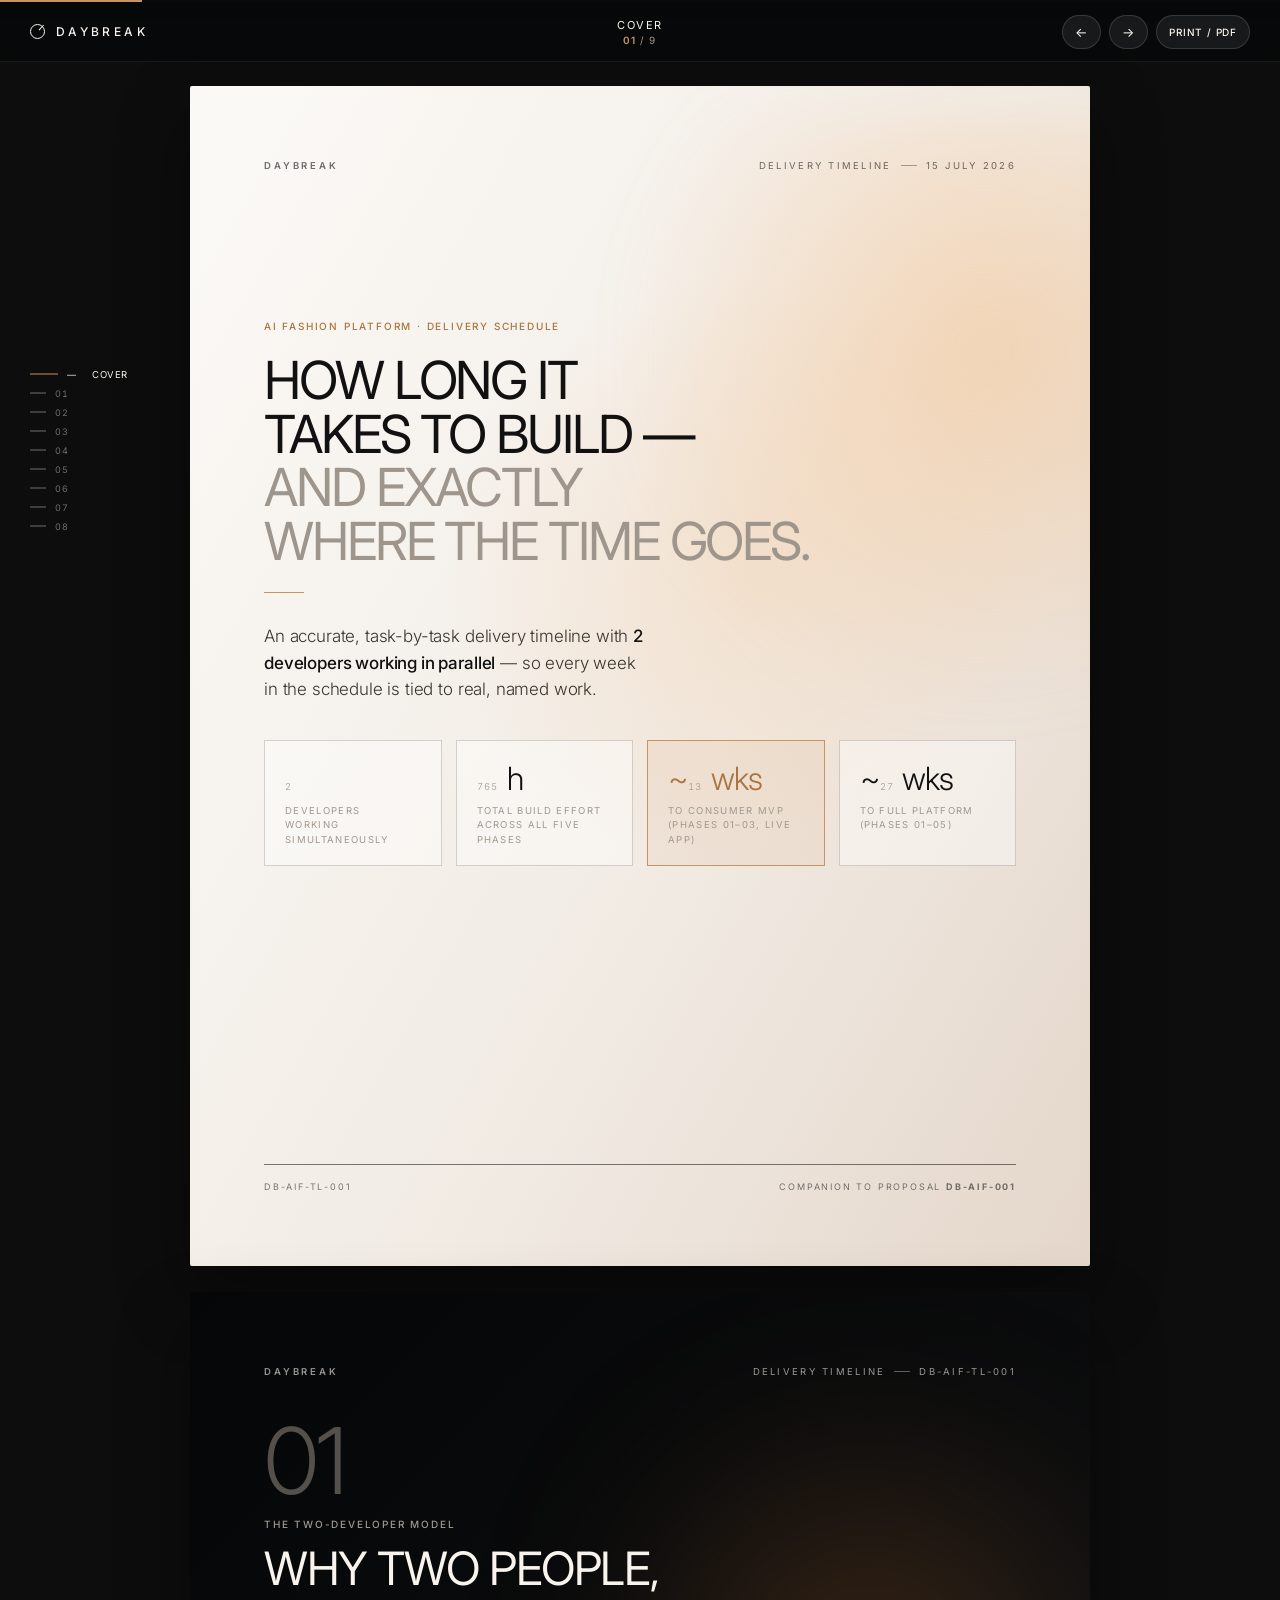
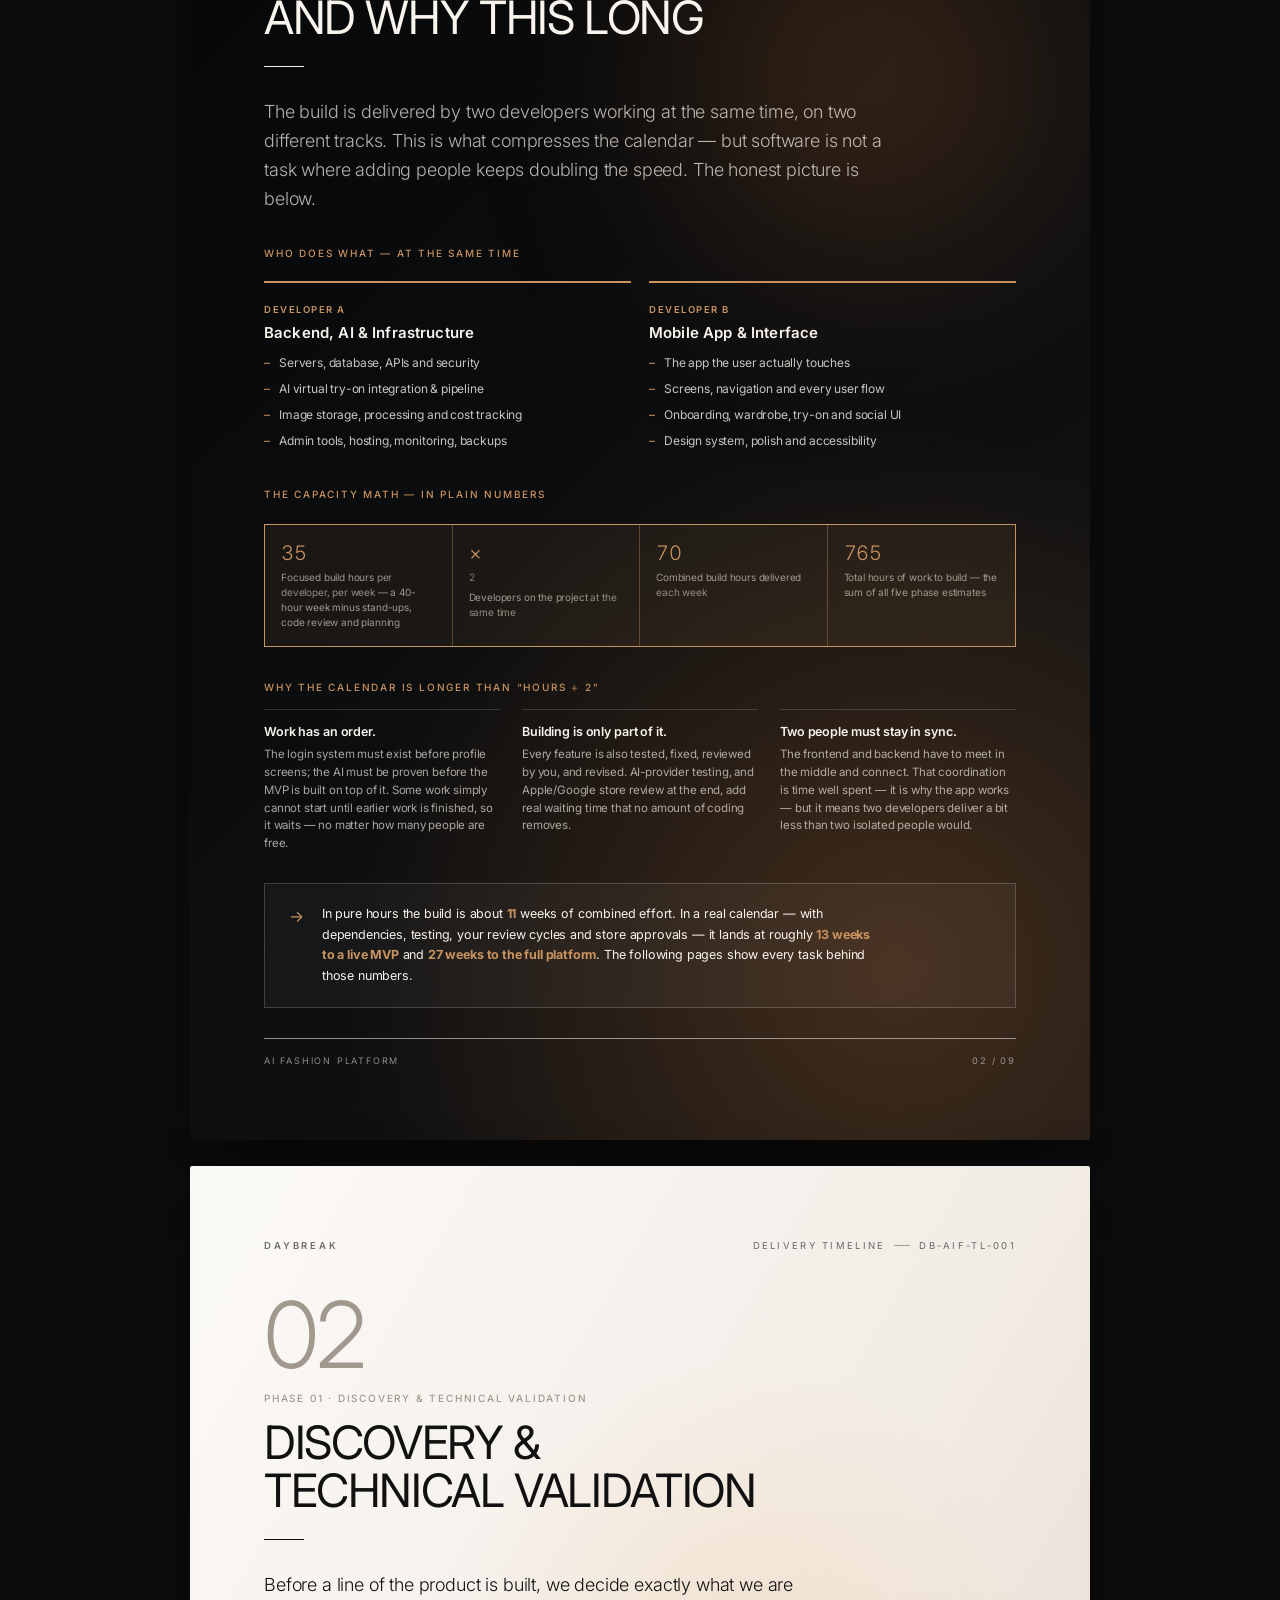
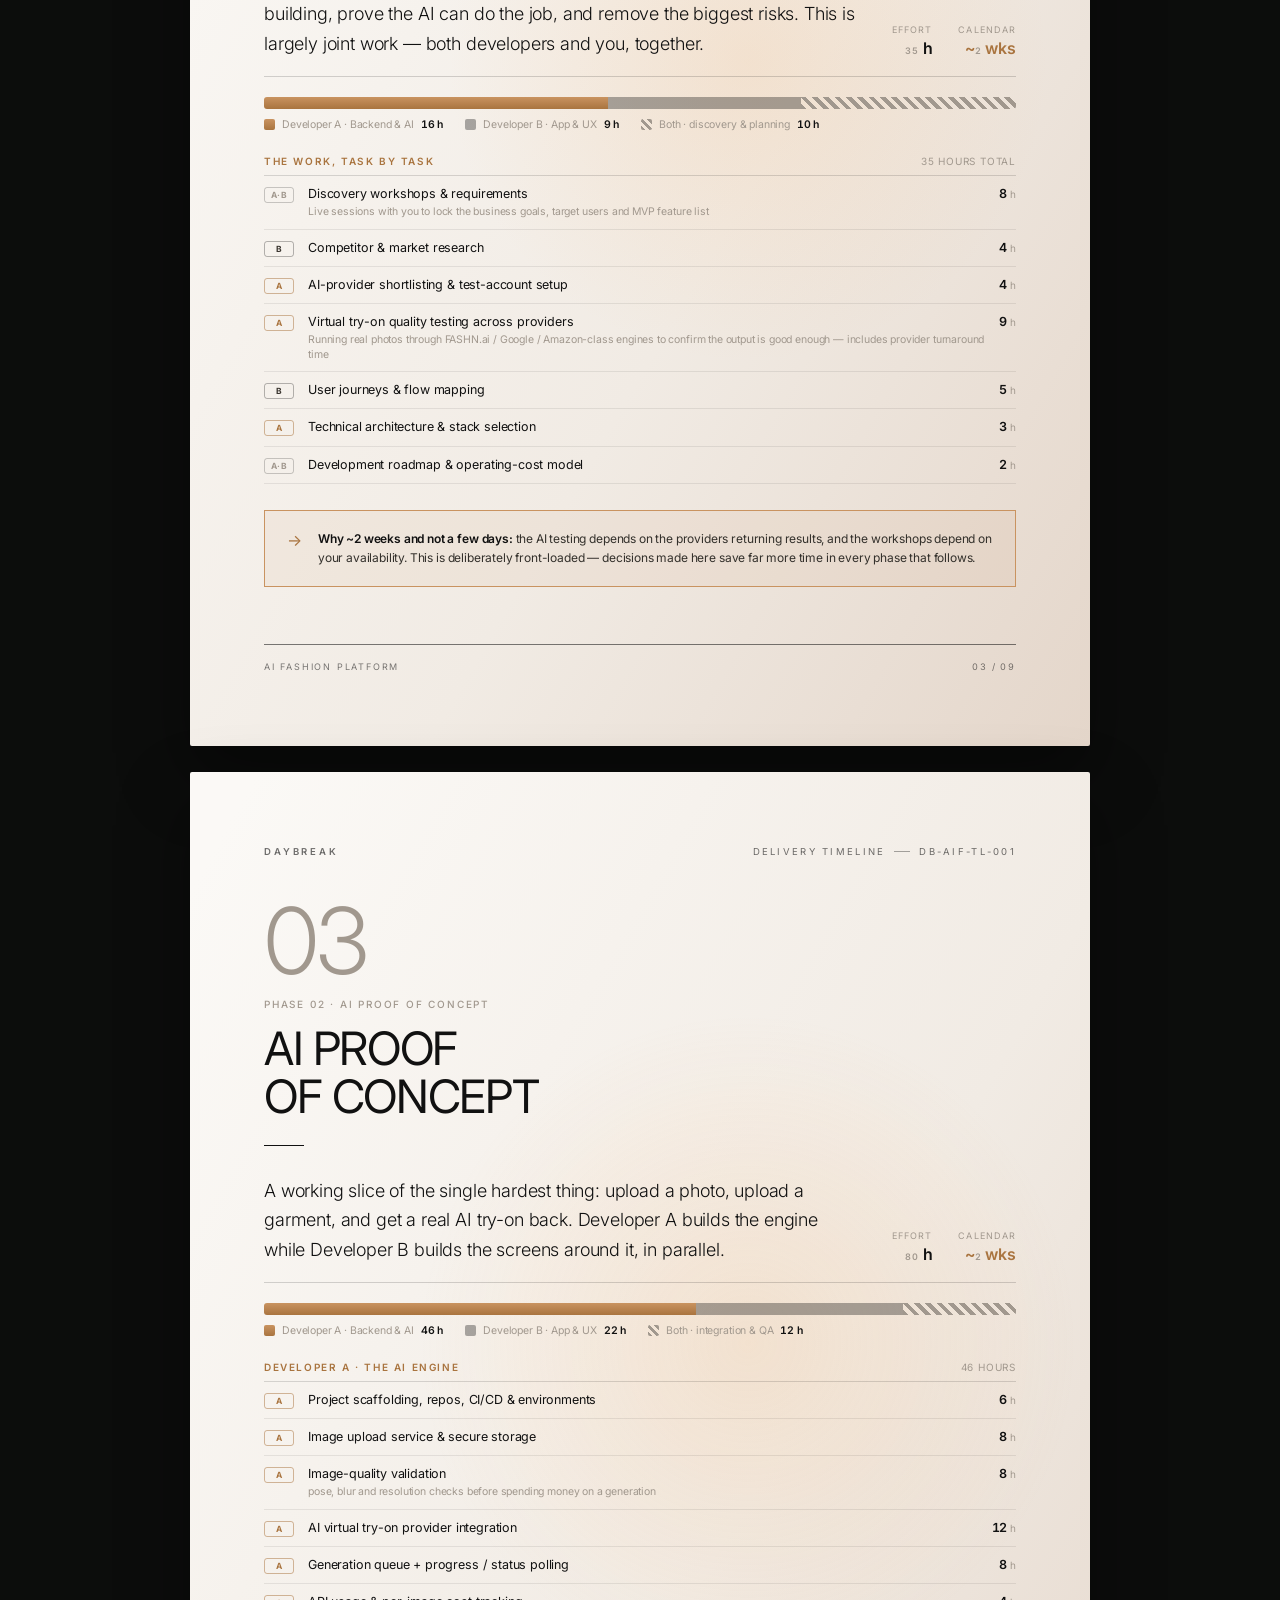
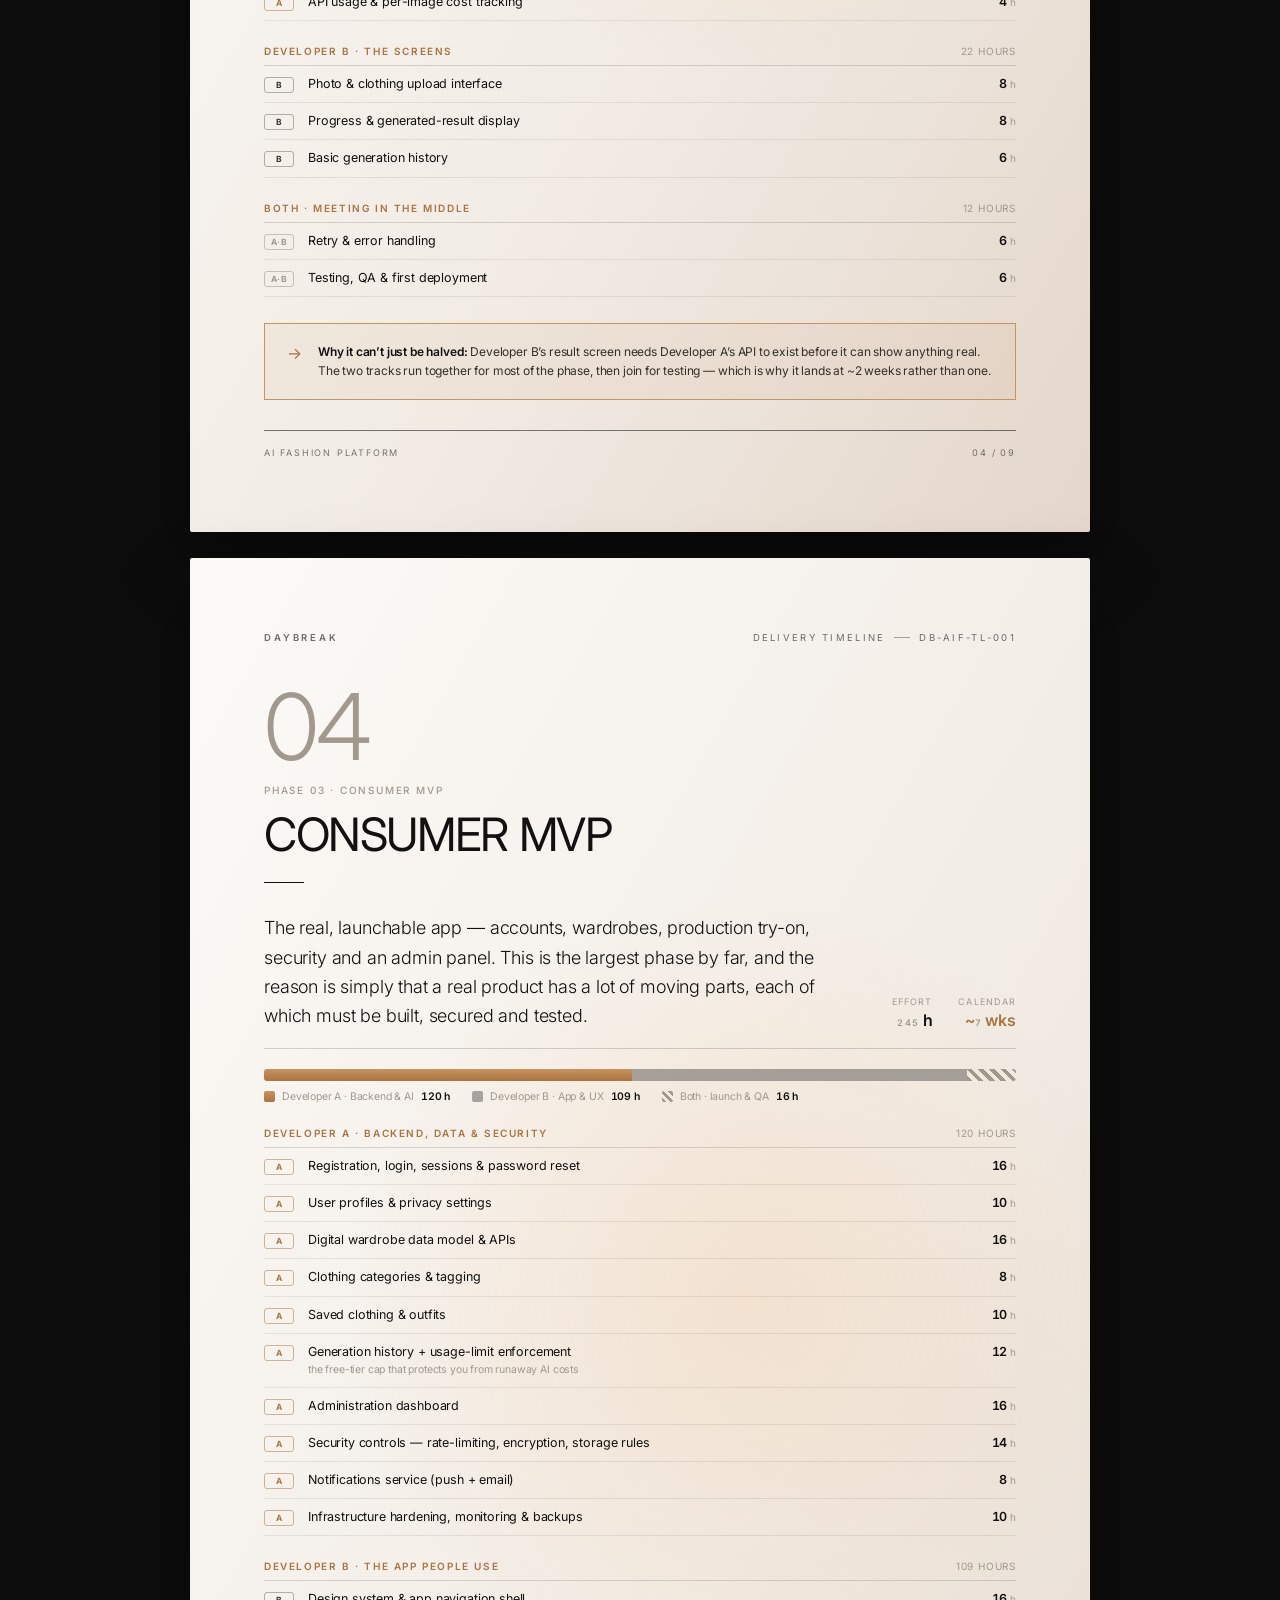
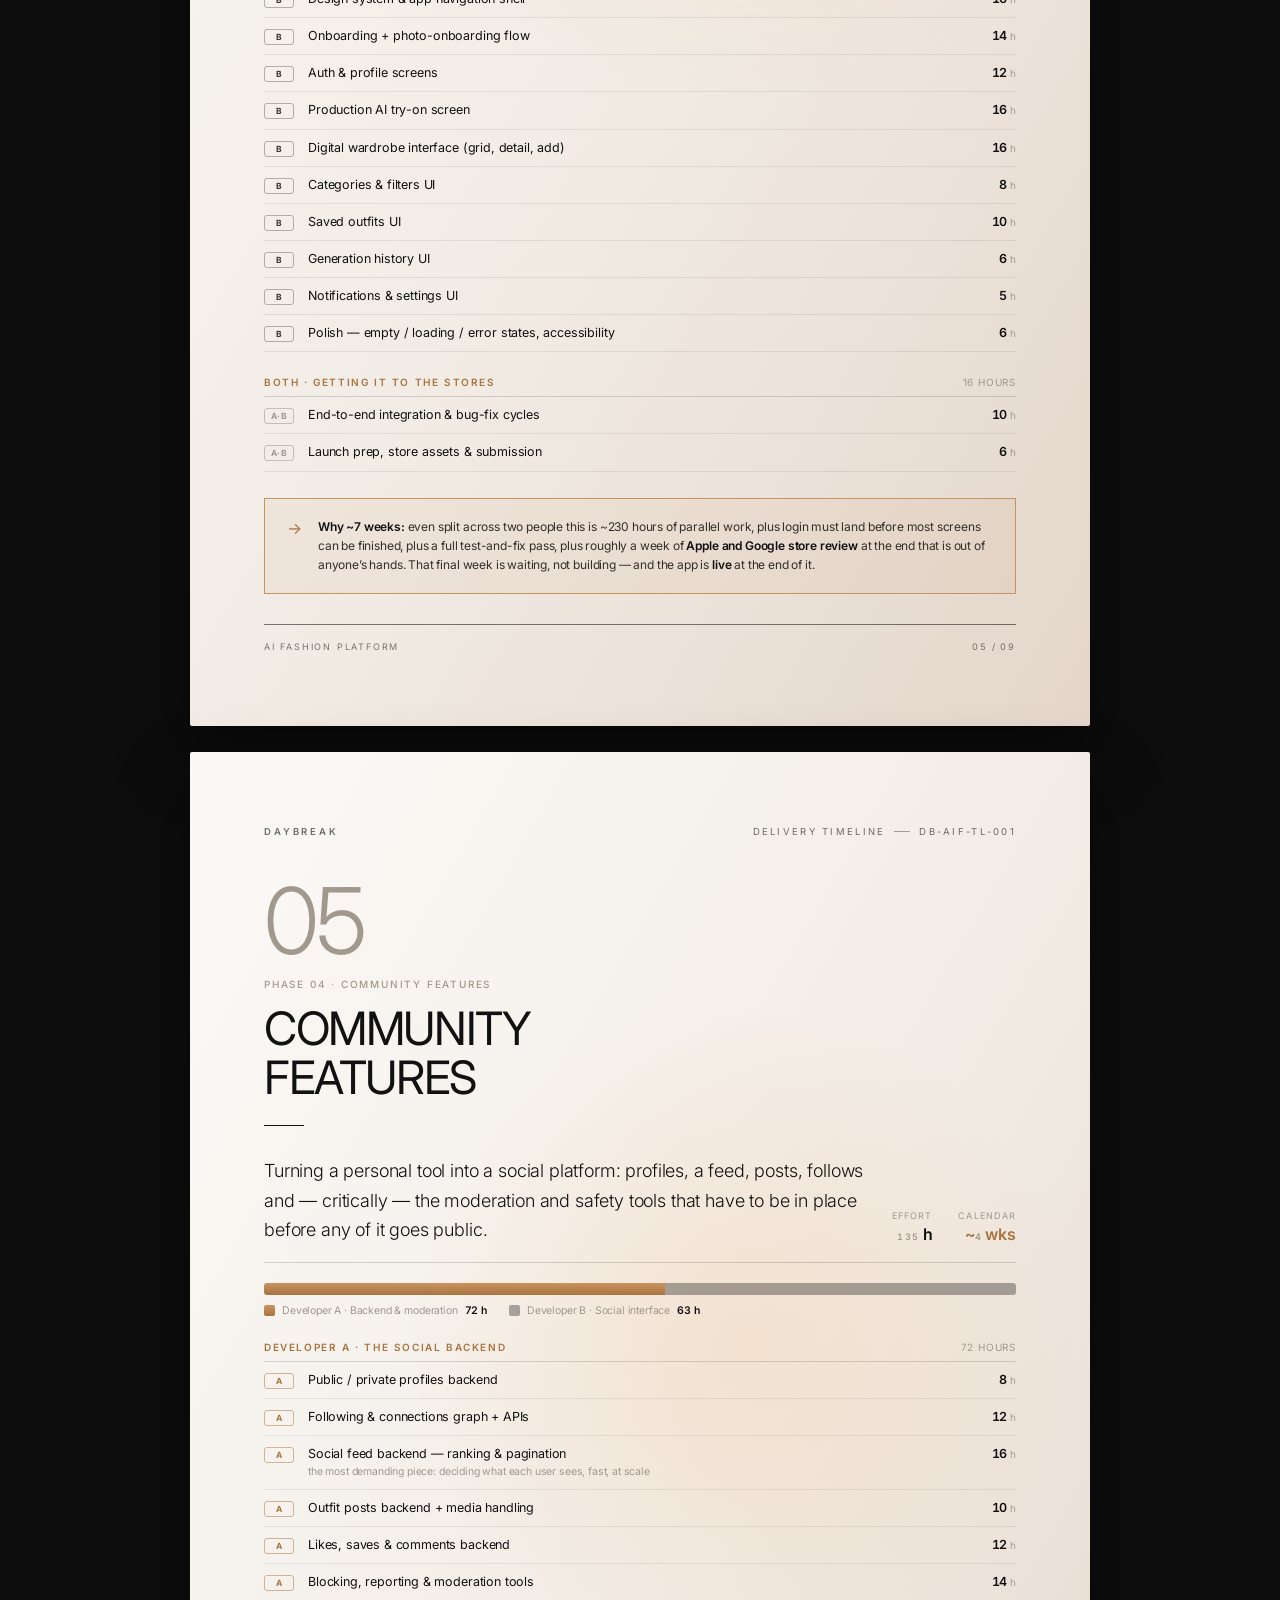
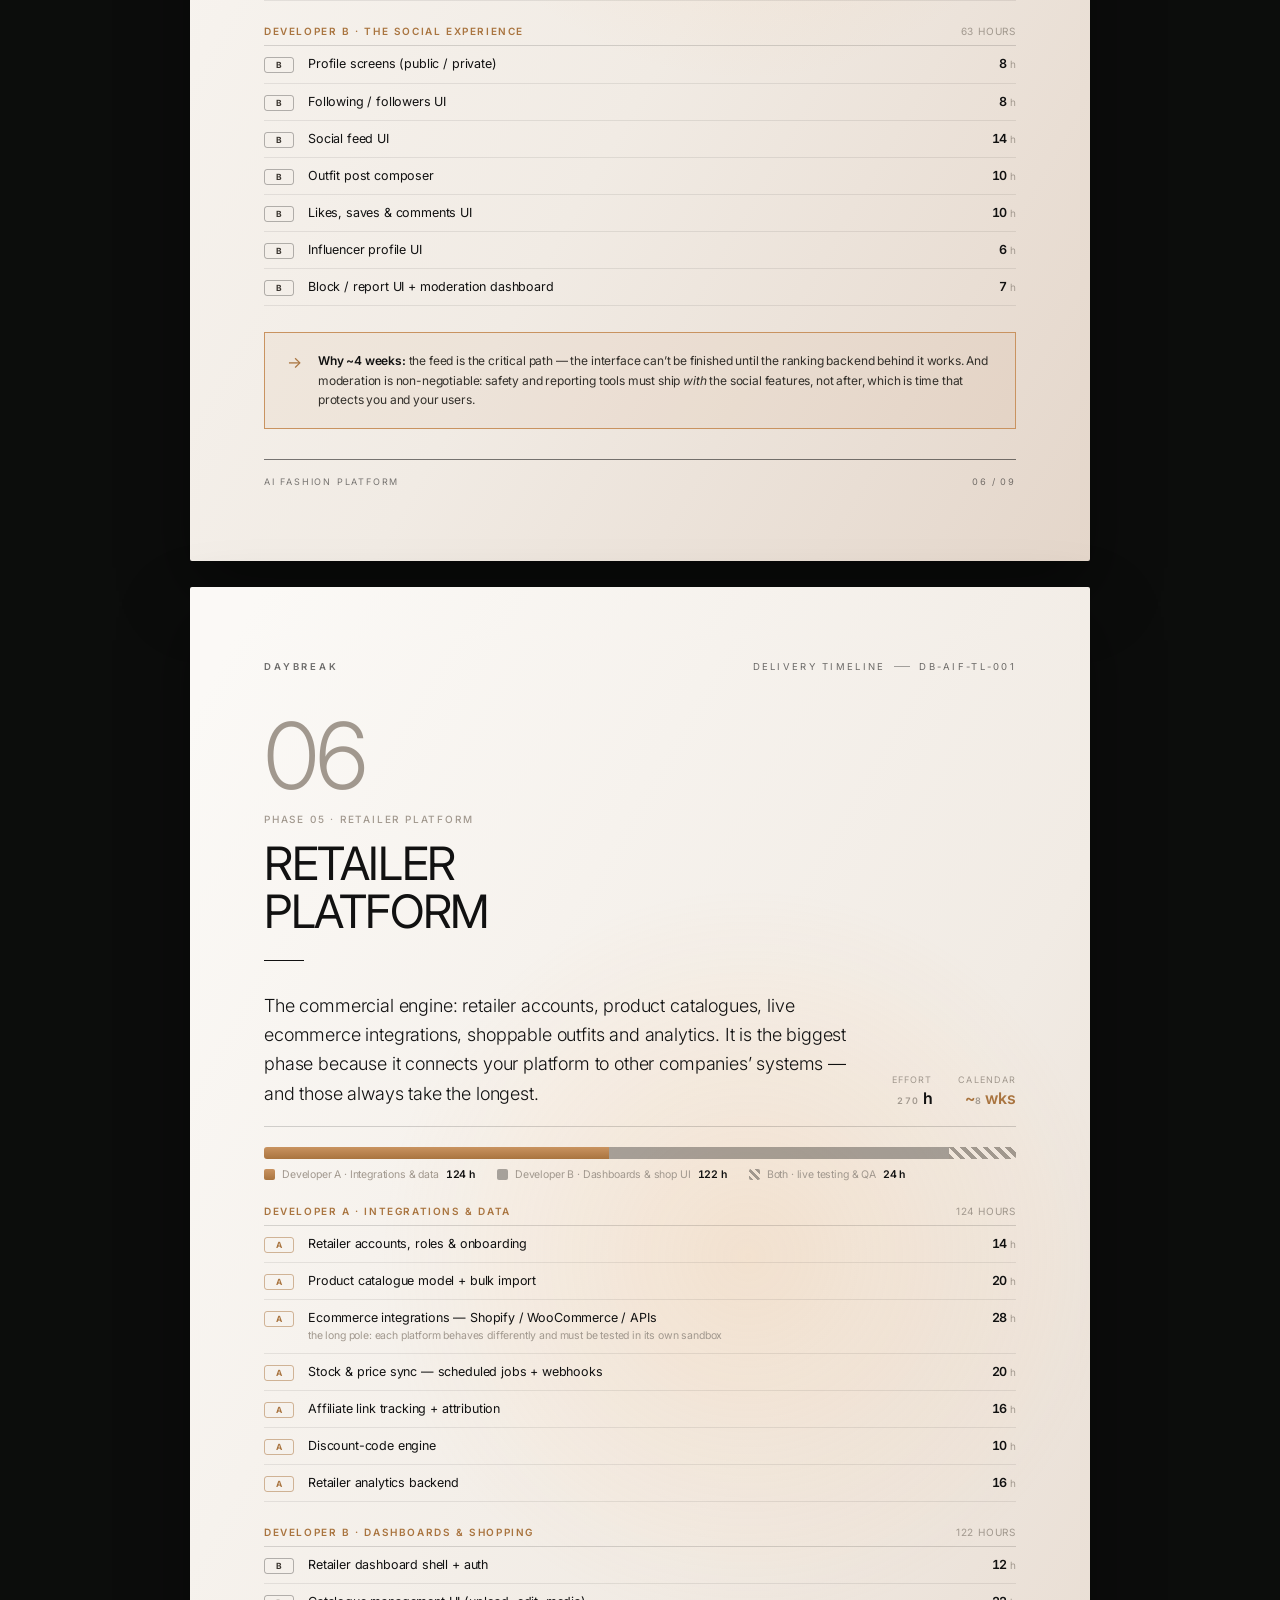
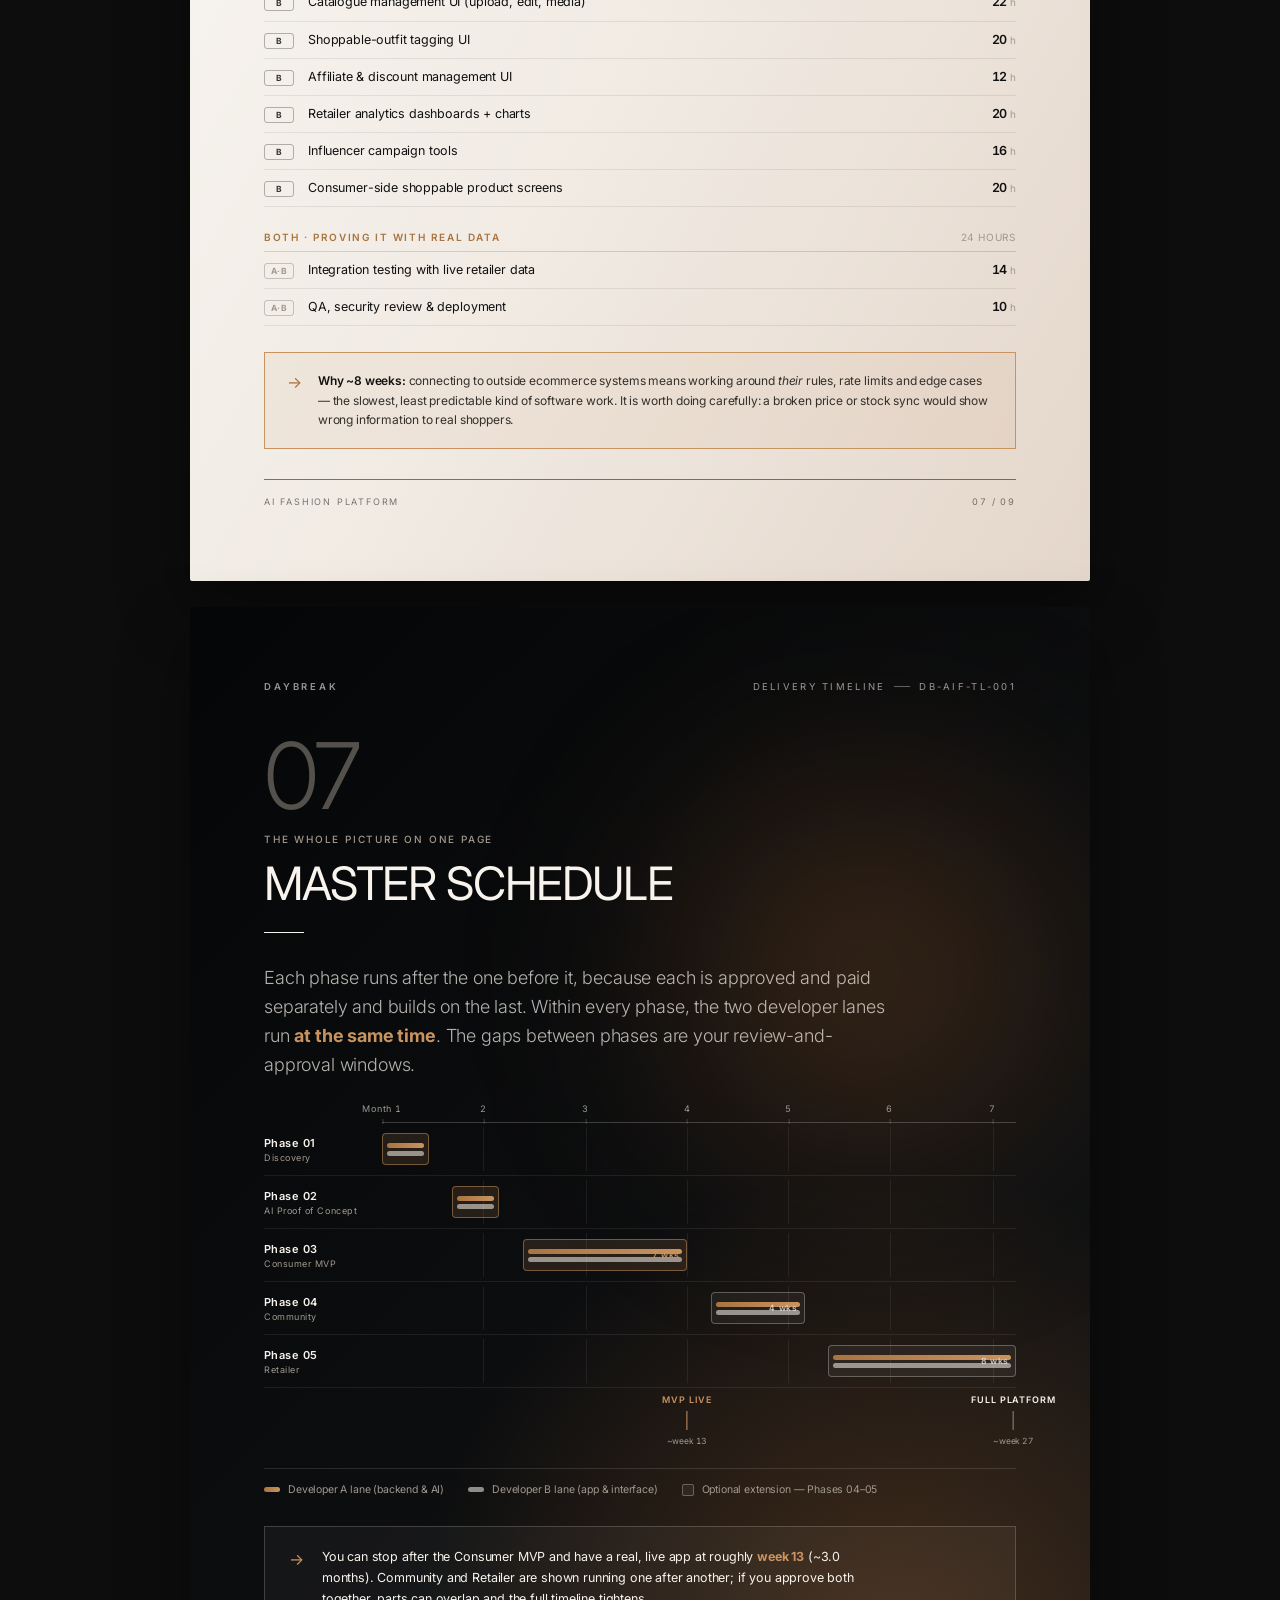
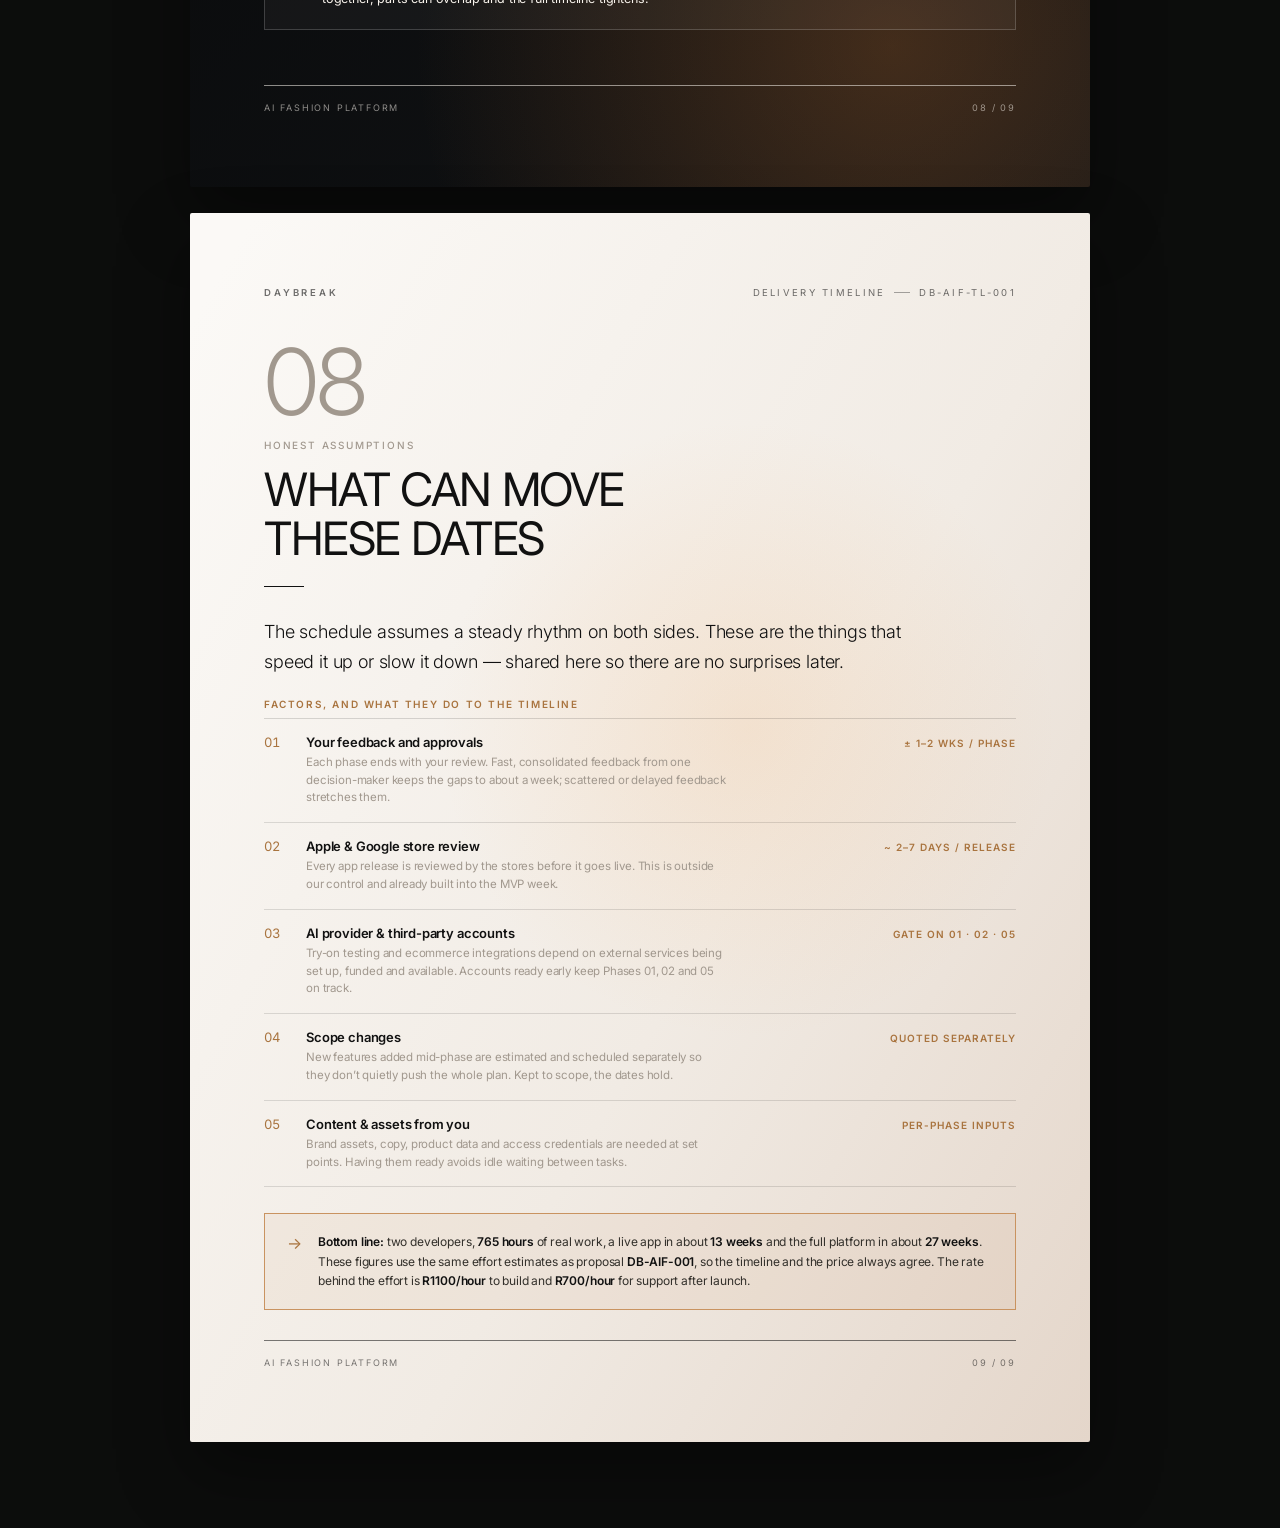
==== timeline.html @ 01c7077d "first commit Klear fashion proposal static site (index.html at root, Netlify config).  Co-Authored-B" ====
<!doctype html>
<html lang="en">
  <head>
    <meta charset="utf-8" />
    <meta name="viewport" content="width=device-width, initial-scale=1" />
    <title>Daybreak — AI Fashion Platform Delivery Timeline</title>
    <meta
      name="description"
      content="Daybreak delivery timeline for the AI Fashion Platform — two developers, task-by-task effort and an accurate calendar schedule."
    />
    <link rel="preconnect" href="https://fonts.googleapis.com" />
    <link rel="preconnect" href="https://fonts.gstatic.com" crossorigin />
    <link
      href="https://fonts.googleapis.com/css2?family=Inter:wght@300;400;500;600&display=swap"
      rel="stylesheet"
    />
    <link rel="stylesheet" href="styles.css" />
    <link rel="stylesheet" href="timeline.css" />
  </head>
  <body>
    <!-- fixed chrome -->
    <div class="progress" aria-hidden="true"><span id="progressFill"></span></div>

    <header class="topbar">
      <a class="tb-brand" href="#page-1" aria-label="Daybreak — go to cover">
        <span class="brand-mark" aria-hidden="true"></span>
        <span>DAYBREAK</span>
      </a>
      <div class="tb-center">
        <span class="tb-title" id="tbTitle">Cover</span>
        <span class="tb-count"
          ><b id="countCurrent">01</b> / <span id="countTotal">9</span></span
        >
      </div>
      <div class="tb-actions">
        <button class="tb-btn" id="prevPage" aria-label="Previous page">←</button>
        <button class="tb-btn" id="nextPage" aria-label="Next page">→</button>
        <button
          class="tb-btn tb-print"
          id="printBtn"
          aria-label="Print or export to PDF"
        >
          <span>PRINT / PDF</span>
        </button>
      </div>
    </header>

    <nav class="sidenav" id="sidenav" aria-label="Timeline contents"></nav>

    <main class="pages" id="pages">
      <!-- 01 · COVER -->
      <article
        class="proposal-page page-light cover"
        id="page-1"
        data-title="Cover"
      >
        <div class="cover-glow" aria-hidden="true"></div>
        <header class="page-head">
          <span class="page-brand">DAYBREAK</span>
          <span class="page-tag">DELIVERY TIMELINE<i></i>15 JULY 2026</span>
        </header>

        <div class="cover-inner" style="margin:auto 0">
          <p class="eyebrow gold">AI FASHION PLATFORM · DELIVERY SCHEDULE</p>
          <h1 class="cover-title">
            <span>How long it</span>
            <span>takes to build —</span>
            <span class="muted">and exactly</span>
            <span class="muted">where the time goes.</span>
          </h1>
          <span class="rule"></span>
          <p class="cover-lead">
            An accurate, task-by-task delivery timeline with
            <strong
              ><span data-fill="devs">2</span> developers working in
              parallel</strong
            >
            — so every week in the schedule is tied to real, named work.
          </p>

          <div class="tl-cover-foot">
            <div class="tl-stat">
              <b><span data-fill="devs">2</span></b>
              <span>Developers<br />working simultaneously</span>
            </div>
            <div class="tl-stat">
              <b><span data-fill="full-hours">765</span> h</b>
              <span>Total build effort<br />across all five phases</span>
            </div>
            <div class="tl-stat warm">
              <b>~<span data-fill="core-calendar">13</span> wks</b>
              <span>To Consumer MVP<br />(Phases 01–03, live app)</span>
            </div>
            <div class="tl-stat">
              <b>~<span data-fill="full-calendar">27</span> wks</b>
              <span>To full platform<br />(Phases 01–05)</span>
            </div>
          </div>
        </div>

        <footer class="page-foot">
          <span>DB-AIF-TL-001</span>
          <span>COMPANION TO PROPOSAL <b>DB-AIF-001</b></span>
        </footer>
      </article>

      <!-- 02 · HOW THIS TIMELINE IS BUILT -->
      <article
        class="proposal-page page-dark"
        id="page-2"
        data-title="How It's Estimated"
        data-num="01"
      >
        <div class="dark-glow" aria-hidden="true"></div>
        <header class="page-head">
          <span class="page-brand">DAYBREAK</span
          ><span class="page-tag">DELIVERY TIMELINE<i></i>DB-AIF-TL-001</span>
        </header>
        <div class="page-inner">
          <span class="sec-num">01</span>
          <p class="eyebrow">THE TWO-DEVELOPER MODEL</p>
          <h2 class="title">Why Two People,<br />and Why This Long</h2>
          <span class="rule"></span>
          <p class="lead measure dim">
            The build is delivered by two developers working at the same time,
            on two different tracks. This is what compresses the calendar — but
            software is not a task where adding people keeps doubling the speed.
            The honest picture is below.
          </p>

          <p class="eyebrow gold spaced">WHO DOES WHAT — AT THE SAME TIME</p>
          <div class="roles-grid">
            <div class="role-card">
              <span class="r-tag">DEVELOPER A</span>
              <h4>Backend, AI &amp; Infrastructure</h4>
              <ul>
                <li>Servers, database, APIs and security</li>
                <li>AI virtual try-on integration &amp; pipeline</li>
                <li>Image storage, processing and cost tracking</li>
                <li>Admin tools, hosting, monitoring, backups</li>
              </ul>
            </div>
            <div class="role-card">
              <span class="r-tag">DEVELOPER B</span>
              <h4>Mobile App &amp; Interface</h4>
              <ul>
                <li>The app the user actually touches</li>
                <li>Screens, navigation and every user flow</li>
                <li>Onboarding, wardrobe, try-on and social UI</li>
                <li>Design system, polish and accessibility</li>
              </ul>
            </div>
          </div>

          <p class="eyebrow gold spaced">THE CAPACITY MATH — IN PLAIN NUMBERS</p>
          <div class="velo">
            <div>
              <b data-fill="hours-per-dev">35</b>
              <span
                >Focused build hours <em>per developer, per week</em> — a 40-hour
                week minus stand-ups, code review and planning</span
              >
            </div>
            <div>
              <b>× <span data-fill="devs">2</span></b>
              <span>Developers on the project <em>at the same time</em></span>
            </div>
            <div>
              <b data-fill="weekly-capacity">70</b>
              <span>Combined build hours delivered <em>each week</em></span>
            </div>
            <div>
              <b data-fill="full-hours">765</b>
              <span
                >Total hours of work to build — the sum of all five phase
                estimates</span
              >
            </div>
          </div>

          <p class="eyebrow gold spaced">WHY THE CALENDAR IS LONGER THAN “HOURS ÷ 2”</p>
          <div class="method-grid">
            <div class="method-point">
              <b>Work has an order.</b>
              <p>
                The login system must exist before profile screens; the AI must
                be proven before the MVP is built on top of it. Some work simply
                cannot start until earlier work is finished, so it waits — no
                matter how many people are free.
              </p>
            </div>
            <div class="method-point">
              <b>Building is only part of it.</b>
              <p>
                Every feature is also tested, fixed, reviewed by you, and
                revised. AI-provider testing, and Apple/Google store review at
                the end, add real waiting time that no amount of coding removes.
              </p>
            </div>
            <div class="method-point">
              <b>Two people must stay in sync.</b>
              <p>
                The frontend and backend have to meet in the middle and connect.
                That coordination is time well spent — it is why the app works —
                but it means two developers deliver a bit less than two isolated
                people would.
              </p>
            </div>
          </div>

          <div class="callout">
            <span class="co-mark">→</span>
            <p>
              In pure hours the build is about
              <b class="gold" data-fill="pure-weeks">11</b> weeks of combined
              effort. In a real calendar — with dependencies, testing, your
              review cycles and store approvals — it lands at roughly
              <b class="gold"><span data-fill="core-calendar">13</span> weeks to a live MVP</b>
              and
              <b class="gold"><span data-fill="full-calendar">27</span> weeks to the full platform</b>.
              The following pages show every task behind those numbers.
            </p>
          </div>
        </div>
        <footer class="page-foot">
          <span>AI FASHION PLATFORM</span><span class="page-num">02 / 09</span>
        </footer>
      </article>

      <!-- 03 · PHASE 01 -->
      <article
        class="proposal-page page-light"
        id="page-3"
        data-title="Phase 01 · Discovery"
        data-num="02"
      >
        <header class="page-head">
          <span class="page-brand">DAYBREAK</span
          ><span class="page-tag">DELIVERY TIMELINE<i></i>DB-AIF-TL-001</span>
        </header>
        <div class="page-inner">
          <span class="sec-num">02</span>
          <p class="eyebrow">PHASE 01 · DISCOVERY &amp; TECHNICAL VALIDATION</p>
          <h2 class="title">Discovery &amp;<br />Technical Validation</h2>
          <span class="rule"></span>

          <div class="pd-head">
            <div class="pd-title">
              <p class="lead measure" style="margin:0">
                Before a line of the product is built, we decide exactly what we
                are building, prove the AI can do the job, and remove the
                biggest risks. This is largely joint work — both developers and
                you, together.
              </p>
            </div>
            <div class="pd-metrics">
              <div class="pd-metric">
                <span>Effort</span><b><span data-fill="p1-hours">35</span> h</b>
              </div>
              <div class="pd-metric warm">
                <span>Calendar</span
                ><b>~<span data-fill="p1-weeks">2</span> wks</b>
              </div>
            </div>
          </div>

          <div class="split-bar">
            <i class="sa" style="width:45.7%"></i>
            <i class="sb" style="width:25.7%"></i>
            <i class="ss" style="width:28.6%"></i>
          </div>
          <div class="split-legend">
            <span><i class="la"></i>Developer A · Backend &amp; AI <b>16 h</b></span>
            <span><i class="lb"></i>Developer B · App &amp; UX <b>9 h</b></span>
            <span><i class="ls"></i>Both · discovery &amp; planning <b>10 h</b></span>
          </div>

          <div class="task-group">
            <div class="task-group-label">
              THE WORK, TASK BY TASK <em>35 hours total</em>
            </div>
            <div class="task-row">
              <span class="t-who ab">A·B</span>
              <span class="t-name"
                >Discovery workshops &amp; requirements
                <small
                  >Live sessions with you to lock the business goals, target
                  users and MVP feature list</small
                ></span
              ><span class="t-hrs">8 <em>h</em></span>
            </div>
            <div class="task-row">
              <span class="t-who b">B</span>
              <span class="t-name">Competitor &amp; market research</span
              ><span class="t-hrs">4 <em>h</em></span>
            </div>
            <div class="task-row">
              <span class="t-who">A</span>
              <span class="t-name"
                >AI-provider shortlisting &amp; test-account setup</span
              ><span class="t-hrs">4 <em>h</em></span>
            </div>
            <div class="task-row">
              <span class="t-who">A</span>
              <span class="t-name"
                >Virtual try-on quality testing across providers
                <small
                  >Running real photos through FASHN.ai / Google / Amazon-class
                  engines to confirm the output is good enough — includes
                  provider turnaround time</small
                ></span
              ><span class="t-hrs">9 <em>h</em></span>
            </div>
            <div class="task-row">
              <span class="t-who b">B</span>
              <span class="t-name">User journeys &amp; flow mapping</span
              ><span class="t-hrs">5 <em>h</em></span>
            </div>
            <div class="task-row">
              <span class="t-who">A</span>
              <span class="t-name"
                >Technical architecture &amp; stack selection</span
              ><span class="t-hrs">3 <em>h</em></span>
            </div>
            <div class="task-row">
              <span class="t-who ab">A·B</span>
              <span class="t-name"
                >Development roadmap &amp; operating-cost model</span
              ><span class="t-hrs">2 <em>h</em></span>
            </div>
          </div>

          <div class="why-time">
            <span class="co-mark">→</span>
            <p>
              <b>Why ~2 weeks and not a few days:</b> the AI testing depends on
              the providers returning results, and the workshops depend on your
              availability. This is deliberately front-loaded — decisions made
              here save far more time in every phase that follows.
            </p>
          </div>
        </div>
        <footer class="page-foot">
          <span>AI FASHION PLATFORM</span><span class="page-num">03 / 09</span>
        </footer>
      </article>

      <!-- 04 · PHASE 02 -->
      <article
        class="proposal-page page-light"
        id="page-4"
        data-title="Phase 02 · AI Proof of Concept"
        data-num="03"
      >
        <header class="page-head">
          <span class="page-brand">DAYBREAK</span
          ><span class="page-tag">DELIVERY TIMELINE<i></i>DB-AIF-TL-001</span>
        </header>
        <div class="page-inner">
          <span class="sec-num">03</span>
          <p class="eyebrow">PHASE 02 · AI PROOF OF CONCEPT</p>
          <h2 class="title">AI Proof<br />of Concept</h2>
          <span class="rule"></span>

          <div class="pd-head">
            <div class="pd-title">
              <p class="lead measure" style="margin:0">
                A working slice of the single hardest thing: upload a photo,
                upload a garment, and get a real AI try-on back. Developer A
                builds the engine while Developer B builds the screens around
                it, in parallel.
              </p>
            </div>
            <div class="pd-metrics">
              <div class="pd-metric">
                <span>Effort</span><b><span data-fill="p2-hours">80</span> h</b>
              </div>
              <div class="pd-metric warm">
                <span>Calendar</span
                ><b>~<span data-fill="p2-weeks">2</span> wks</b>
              </div>
            </div>
          </div>

          <div class="split-bar">
            <i class="sa" style="width:57.5%"></i>
            <i class="sb" style="width:27.5%"></i>
            <i class="ss" style="width:15%"></i>
          </div>
          <div class="split-legend">
            <span><i class="la"></i>Developer A · Backend &amp; AI <b>46 h</b></span>
            <span><i class="lb"></i>Developer B · App &amp; UX <b>22 h</b></span>
            <span><i class="ls"></i>Both · integration &amp; QA <b>12 h</b></span>
          </div>

          <div class="task-group">
            <div class="task-group-label">
              DEVELOPER A · THE AI ENGINE <em>46 hours</em>
            </div>
            <div class="task-row">
              <span class="t-who">A</span><span class="t-name"
                >Project scaffolding, repos, CI/CD &amp; environments</span
              ><span class="t-hrs">6 <em>h</em></span>
            </div>
            <div class="task-row">
              <span class="t-who">A</span><span class="t-name"
                >Image upload service &amp; secure storage</span
              ><span class="t-hrs">8 <em>h</em></span>
            </div>
            <div class="task-row">
              <span class="t-who">A</span><span class="t-name"
                >Image-quality validation
                <small>pose, blur and resolution checks before spending money on a generation</small></span
              ><span class="t-hrs">8 <em>h</em></span>
            </div>
            <div class="task-row">
              <span class="t-who">A</span><span class="t-name"
                >AI virtual try-on provider integration</span
              ><span class="t-hrs">12 <em>h</em></span>
            </div>
            <div class="task-row">
              <span class="t-who">A</span><span class="t-name"
                >Generation queue + progress / status polling</span
              ><span class="t-hrs">8 <em>h</em></span>
            </div>
            <div class="task-row">
              <span class="t-who">A</span><span class="t-name"
                >API usage &amp; per-image cost tracking</span
              ><span class="t-hrs">4 <em>h</em></span>
            </div>
          </div>

          <div class="task-group">
            <div class="task-group-label">
              DEVELOPER B · THE SCREENS <em>22 hours</em>
            </div>
            <div class="task-row">
              <span class="t-who b">B</span><span class="t-name"
                >Photo &amp; clothing upload interface</span
              ><span class="t-hrs">8 <em>h</em></span>
            </div>
            <div class="task-row">
              <span class="t-who b">B</span><span class="t-name"
                >Progress &amp; generated-result display</span
              ><span class="t-hrs">8 <em>h</em></span>
            </div>
            <div class="task-row">
              <span class="t-who b">B</span><span class="t-name"
                >Basic generation history</span
              ><span class="t-hrs">6 <em>h</em></span>
            </div>
          </div>

          <div class="task-group">
            <div class="task-group-label">
              BOTH · MEETING IN THE MIDDLE <em>12 hours</em>
            </div>
            <div class="task-row">
              <span class="t-who ab">A·B</span><span class="t-name"
                >Retry &amp; error handling</span
              ><span class="t-hrs">6 <em>h</em></span>
            </div>
            <div class="task-row">
              <span class="t-who ab">A·B</span><span class="t-name"
                >Testing, QA &amp; first deployment</span
              ><span class="t-hrs">6 <em>h</em></span>
            </div>
          </div>

          <div class="why-time">
            <span class="co-mark">→</span>
            <p>
              <b>Why it can’t just be halved:</b> Developer B’s result screen
              needs Developer A’s API to exist before it can show anything real.
              The two tracks run together for most of the phase, then join for
              testing — which is why it lands at ~2 weeks rather than one.
            </p>
          </div>
        </div>
        <footer class="page-foot">
          <span>AI FASHION PLATFORM</span><span class="page-num">04 / 09</span>
        </footer>
      </article>

      <!-- 05 · PHASE 03 -->
      <article
        class="proposal-page page-light"
        id="page-5"
        data-title="Phase 03 · Consumer MVP"
        data-num="04"
      >
        <header class="page-head">
          <span class="page-brand">DAYBREAK</span
          ><span class="page-tag">DELIVERY TIMELINE<i></i>DB-AIF-TL-001</span>
        </header>
        <div class="page-inner">
          <span class="sec-num">04</span>
          <p class="eyebrow">PHASE 03 · CONSUMER MVP</p>
          <h2 class="title">Consumer MVP</h2>
          <span class="rule"></span>

          <div class="pd-head">
            <div class="pd-title">
              <p class="lead measure" style="margin:0">
                The real, launchable app — accounts, wardrobes, production
                try-on, security and an admin panel. This is the largest phase
                by far, and the reason is simply that a real product has a lot of
                moving parts, each of which must be built, secured and tested.
              </p>
            </div>
            <div class="pd-metrics">
              <div class="pd-metric">
                <span>Effort</span><b><span data-fill="p3-hours">245</span> h</b>
              </div>
              <div class="pd-metric warm">
                <span>Calendar</span
                ><b>~<span data-fill="p3-weeks">7</span> wks</b>
              </div>
            </div>
          </div>

          <div class="split-bar">
            <i class="sa" style="width:49%"></i>
            <i class="sb" style="width:44.5%"></i>
            <i class="ss" style="width:6.5%"></i>
          </div>
          <div class="split-legend">
            <span><i class="la"></i>Developer A · Backend &amp; AI <b>120 h</b></span>
            <span><i class="lb"></i>Developer B · App &amp; UX <b>109 h</b></span>
            <span><i class="ls"></i>Both · launch &amp; QA <b>16 h</b></span>
          </div>

          <div class="task-group">
            <div class="task-group-label">
              DEVELOPER A · BACKEND, DATA &amp; SECURITY <em>120 hours</em>
            </div>
            <div class="task-row"><span class="t-who">A</span><span class="t-name">Registration, login, sessions &amp; password reset</span><span class="t-hrs">16 <em>h</em></span></div>
            <div class="task-row"><span class="t-who">A</span><span class="t-name">User profiles &amp; privacy settings</span><span class="t-hrs">10 <em>h</em></span></div>
            <div class="task-row"><span class="t-who">A</span><span class="t-name">Digital wardrobe data model &amp; APIs</span><span class="t-hrs">16 <em>h</em></span></div>
            <div class="task-row"><span class="t-who">A</span><span class="t-name">Clothing categories &amp; tagging</span><span class="t-hrs">8 <em>h</em></span></div>
            <div class="task-row"><span class="t-who">A</span><span class="t-name">Saved clothing &amp; outfits</span><span class="t-hrs">10 <em>h</em></span></div>
            <div class="task-row"><span class="t-who">A</span><span class="t-name">Generation history + usage-limit enforcement<small>the free-tier cap that protects you from runaway AI costs</small></span><span class="t-hrs">12 <em>h</em></span></div>
            <div class="task-row"><span class="t-who">A</span><span class="t-name">Administration dashboard</span><span class="t-hrs">16 <em>h</em></span></div>
            <div class="task-row"><span class="t-who">A</span><span class="t-name">Security controls — rate-limiting, encryption, storage rules</span><span class="t-hrs">14 <em>h</em></span></div>
            <div class="task-row"><span class="t-who">A</span><span class="t-name">Notifications service (push + email)</span><span class="t-hrs">8 <em>h</em></span></div>
            <div class="task-row"><span class="t-who">A</span><span class="t-name">Infrastructure hardening, monitoring &amp; backups</span><span class="t-hrs">10 <em>h</em></span></div>
          </div>

          <div class="task-group">
            <div class="task-group-label">
              DEVELOPER B · THE APP PEOPLE USE <em>109 hours</em>
            </div>
            <div class="task-row"><span class="t-who b">B</span><span class="t-name">Design system &amp; app navigation shell</span><span class="t-hrs">16 <em>h</em></span></div>
            <div class="task-row"><span class="t-who b">B</span><span class="t-name">Onboarding + photo-onboarding flow</span><span class="t-hrs">14 <em>h</em></span></div>
            <div class="task-row"><span class="t-who b">B</span><span class="t-name">Auth &amp; profile screens</span><span class="t-hrs">12 <em>h</em></span></div>
            <div class="task-row"><span class="t-who b">B</span><span class="t-name">Production AI try-on screen</span><span class="t-hrs">16 <em>h</em></span></div>
            <div class="task-row"><span class="t-who b">B</span><span class="t-name">Digital wardrobe interface (grid, detail, add)</span><span class="t-hrs">16 <em>h</em></span></div>
            <div class="task-row"><span class="t-who b">B</span><span class="t-name">Categories &amp; filters UI</span><span class="t-hrs">8 <em>h</em></span></div>
            <div class="task-row"><span class="t-who b">B</span><span class="t-name">Saved outfits UI</span><span class="t-hrs">10 <em>h</em></span></div>
            <div class="task-row"><span class="t-who b">B</span><span class="t-name">Generation history UI</span><span class="t-hrs">6 <em>h</em></span></div>
            <div class="task-row"><span class="t-who b">B</span><span class="t-name">Notifications &amp; settings UI</span><span class="t-hrs">5 <em>h</em></span></div>
            <div class="task-row"><span class="t-who b">B</span><span class="t-name">Polish — empty / loading / error states, accessibility</span><span class="t-hrs">6 <em>h</em></span></div>
          </div>

          <div class="task-group">
            <div class="task-group-label">
              BOTH · GETTING IT TO THE STORES <em>16 hours</em>
            </div>
            <div class="task-row"><span class="t-who ab">A·B</span><span class="t-name">End-to-end integration &amp; bug-fix cycles</span><span class="t-hrs">10 <em>h</em></span></div>
            <div class="task-row"><span class="t-who ab">A·B</span><span class="t-name">Launch prep, store assets &amp; submission</span><span class="t-hrs">6 <em>h</em></span></div>
          </div>

          <div class="why-time">
            <span class="co-mark">→</span>
            <p>
              <b>Why ~7 weeks:</b> even split across two people this is ~230
              hours of parallel work, plus login must land before most screens
              can be finished, plus a full test-and-fix pass, plus roughly a week
              of <b>Apple and Google store review</b> at the end that is out of
              anyone’s hands. That final week is waiting, not building — and the
              app is <b>live</b> at the end of it.
            </p>
          </div>
        </div>
        <footer class="page-foot">
          <span>AI FASHION PLATFORM</span><span class="page-num">05 / 09</span>
        </footer>
      </article>

      <!-- 06 · PHASE 04 -->
      <article
        class="proposal-page page-light"
        id="page-6"
        data-title="Phase 04 · Community"
        data-num="05"
      >
        <header class="page-head">
          <span class="page-brand">DAYBREAK</span
          ><span class="page-tag">DELIVERY TIMELINE<i></i>DB-AIF-TL-001</span>
        </header>
        <div class="page-inner">
          <span class="sec-num">05</span>
          <p class="eyebrow">PHASE 04 · COMMUNITY FEATURES</p>
          <h2 class="title">Community<br />Features</h2>
          <span class="rule"></span>

          <div class="pd-head">
            <div class="pd-title">
              <p class="lead measure" style="margin:0">
                Turning a personal tool into a social platform: profiles, a
                feed, posts, follows and — critically — the moderation and
                safety tools that have to be in place before any of it goes
                public.
              </p>
            </div>
            <div class="pd-metrics">
              <div class="pd-metric">
                <span>Effort</span><b><span data-fill="p4-hours">135</span> h</b>
              </div>
              <div class="pd-metric warm">
                <span>Calendar</span
                ><b>~<span data-fill="p4-weeks">4</span> wks</b>
              </div>
            </div>
          </div>

          <div class="split-bar">
            <i class="sa" style="width:53.3%"></i>
            <i class="sb" style="width:46.7%"></i>
          </div>
          <div class="split-legend">
            <span><i class="la"></i>Developer A · Backend &amp; moderation <b>72 h</b></span>
            <span><i class="lb"></i>Developer B · Social interface <b>63 h</b></span>
          </div>

          <div class="task-group">
            <div class="task-group-label">
              DEVELOPER A · THE SOCIAL BACKEND <em>72 hours</em>
            </div>
            <div class="task-row"><span class="t-who">A</span><span class="t-name">Public / private profiles backend</span><span class="t-hrs">8 <em>h</em></span></div>
            <div class="task-row"><span class="t-who">A</span><span class="t-name">Following &amp; connections graph + APIs</span><span class="t-hrs">12 <em>h</em></span></div>
            <div class="task-row"><span class="t-who">A</span><span class="t-name">Social feed backend — ranking &amp; pagination<small>the most demanding piece: deciding what each user sees, fast, at scale</small></span><span class="t-hrs">16 <em>h</em></span></div>
            <div class="task-row"><span class="t-who">A</span><span class="t-name">Outfit posts backend + media handling</span><span class="t-hrs">10 <em>h</em></span></div>
            <div class="task-row"><span class="t-who">A</span><span class="t-name">Likes, saves &amp; comments backend</span><span class="t-hrs">12 <em>h</em></span></div>
            <div class="task-row"><span class="t-who">A</span><span class="t-name">Blocking, reporting &amp; moderation tools</span><span class="t-hrs">14 <em>h</em></span></div>
          </div>

          <div class="task-group">
            <div class="task-group-label">
              DEVELOPER B · THE SOCIAL EXPERIENCE <em>63 hours</em>
            </div>
            <div class="task-row"><span class="t-who b">B</span><span class="t-name">Profile screens (public / private)</span><span class="t-hrs">8 <em>h</em></span></div>
            <div class="task-row"><span class="t-who b">B</span><span class="t-name">Following / followers UI</span><span class="t-hrs">8 <em>h</em></span></div>
            <div class="task-row"><span class="t-who b">B</span><span class="t-name">Social feed UI</span><span class="t-hrs">14 <em>h</em></span></div>
            <div class="task-row"><span class="t-who b">B</span><span class="t-name">Outfit post composer</span><span class="t-hrs">10 <em>h</em></span></div>
            <div class="task-row"><span class="t-who b">B</span><span class="t-name">Likes, saves &amp; comments UI</span><span class="t-hrs">10 <em>h</em></span></div>
            <div class="task-row"><span class="t-who b">B</span><span class="t-name">Influencer profile UI</span><span class="t-hrs">6 <em>h</em></span></div>
            <div class="task-row"><span class="t-who b">B</span><span class="t-name">Block / report UI + moderation dashboard</span><span class="t-hrs">7 <em>h</em></span></div>
          </div>

          <div class="why-time">
            <span class="co-mark">→</span>
            <p>
              <b>Why ~4 weeks:</b> the feed is the critical path — the interface
              can’t be finished until the ranking backend behind it works. And
              moderation is non-negotiable: safety and reporting tools must ship
              <em>with</em> the social features, not after, which is time that
              protects you and your users.
            </p>
          </div>
        </div>
        <footer class="page-foot">
          <span>AI FASHION PLATFORM</span><span class="page-num">06 / 09</span>
        </footer>
      </article>

      <!-- 07 · PHASE 05 -->
      <article
        class="proposal-page page-light"
        id="page-7"
        data-title="Phase 05 · Retailer"
        data-num="06"
      >
        <header class="page-head">
          <span class="page-brand">DAYBREAK</span
          ><span class="page-tag">DELIVERY TIMELINE<i></i>DB-AIF-TL-001</span>
        </header>
        <div class="page-inner">
          <span class="sec-num">06</span>
          <p class="eyebrow">PHASE 05 · RETAILER PLATFORM</p>
          <h2 class="title">Retailer<br />Platform</h2>
          <span class="rule"></span>

          <div class="pd-head">
            <div class="pd-title">
              <p class="lead measure" style="margin:0">
                The commercial engine: retailer accounts, product catalogues,
                live ecommerce integrations, shoppable outfits and analytics.
                It is the biggest phase because it connects your platform to
                other companies’ systems — and those always take the longest.
              </p>
            </div>
            <div class="pd-metrics">
              <div class="pd-metric">
                <span>Effort</span><b><span data-fill="p5-hours">270</span> h</b>
              </div>
              <div class="pd-metric warm">
                <span>Calendar</span
                ><b>~<span data-fill="p5-weeks">8</span> wks</b>
              </div>
            </div>
          </div>

          <div class="split-bar">
            <i class="sa" style="width:45.9%"></i>
            <i class="sb" style="width:45.2%"></i>
            <i class="ss" style="width:8.9%"></i>
          </div>
          <div class="split-legend">
            <span><i class="la"></i>Developer A · Integrations &amp; data <b>124 h</b></span>
            <span><i class="lb"></i>Developer B · Dashboards &amp; shop UI <b>122 h</b></span>
            <span><i class="ls"></i>Both · live testing &amp; QA <b>24 h</b></span>
          </div>

          <div class="task-group">
            <div class="task-group-label">
              DEVELOPER A · INTEGRATIONS &amp; DATA <em>124 hours</em>
            </div>
            <div class="task-row"><span class="t-who">A</span><span class="t-name">Retailer accounts, roles &amp; onboarding</span><span class="t-hrs">14 <em>h</em></span></div>
            <div class="task-row"><span class="t-who">A</span><span class="t-name">Product catalogue model + bulk import</span><span class="t-hrs">20 <em>h</em></span></div>
            <div class="task-row"><span class="t-who">A</span><span class="t-name">Ecommerce integrations — Shopify / WooCommerce / APIs<small>the long pole: each platform behaves differently and must be tested in its own sandbox</small></span><span class="t-hrs">28 <em>h</em></span></div>
            <div class="task-row"><span class="t-who">A</span><span class="t-name">Stock &amp; price sync — scheduled jobs + webhooks</span><span class="t-hrs">20 <em>h</em></span></div>
            <div class="task-row"><span class="t-who">A</span><span class="t-name">Affiliate link tracking + attribution</span><span class="t-hrs">16 <em>h</em></span></div>
            <div class="task-row"><span class="t-who">A</span><span class="t-name">Discount-code engine</span><span class="t-hrs">10 <em>h</em></span></div>
            <div class="task-row"><span class="t-who">A</span><span class="t-name">Retailer analytics backend</span><span class="t-hrs">16 <em>h</em></span></div>
          </div>

          <div class="task-group">
            <div class="task-group-label">
              DEVELOPER B · DASHBOARDS &amp; SHOPPING <em>122 hours</em>
            </div>
            <div class="task-row"><span class="t-who b">B</span><span class="t-name">Retailer dashboard shell + auth</span><span class="t-hrs">12 <em>h</em></span></div>
            <div class="task-row"><span class="t-who b">B</span><span class="t-name">Catalogue management UI (upload, edit, media)</span><span class="t-hrs">22 <em>h</em></span></div>
            <div class="task-row"><span class="t-who b">B</span><span class="t-name">Shoppable-outfit tagging UI</span><span class="t-hrs">20 <em>h</em></span></div>
            <div class="task-row"><span class="t-who b">B</span><span class="t-name">Affiliate &amp; discount management UI</span><span class="t-hrs">12 <em>h</em></span></div>
            <div class="task-row"><span class="t-who b">B</span><span class="t-name">Retailer analytics dashboards + charts</span><span class="t-hrs">20 <em>h</em></span></div>
            <div class="task-row"><span class="t-who b">B</span><span class="t-name">Influencer campaign tools</span><span class="t-hrs">16 <em>h</em></span></div>
            <div class="task-row"><span class="t-who b">B</span><span class="t-name">Consumer-side shoppable product screens</span><span class="t-hrs">20 <em>h</em></span></div>
          </div>

          <div class="task-group">
            <div class="task-group-label">
              BOTH · PROVING IT WITH REAL DATA <em>24 hours</em>
            </div>
            <div class="task-row"><span class="t-who ab">A·B</span><span class="t-name">Integration testing with live retailer data</span><span class="t-hrs">14 <em>h</em></span></div>
            <div class="task-row"><span class="t-who ab">A·B</span><span class="t-name">QA, security review &amp; deployment</span><span class="t-hrs">10 <em>h</em></span></div>
          </div>

          <div class="why-time">
            <span class="co-mark">→</span>
            <p>
              <b>Why ~8 weeks:</b> connecting to outside ecommerce systems means
              working around <em>their</em> rules, rate limits and edge cases —
              the slowest, least predictable kind of software work. It is worth
              doing carefully: a broken price or stock sync would show wrong
              information to real shoppers.
            </p>
          </div>
        </div>
        <footer class="page-foot">
          <span>AI FASHION PLATFORM</span><span class="page-num">07 / 09</span>
        </footer>
      </article>

      <!-- 08 · MASTER SCHEDULE (GANTT) -->
      <article
        class="proposal-page page-dark"
        id="page-8"
        data-title="Master Schedule"
        data-num="07"
      >
        <div class="dark-glow" aria-hidden="true"></div>
        <header class="page-head">
          <span class="page-brand">DAYBREAK</span
          ><span class="page-tag">DELIVERY TIMELINE<i></i>DB-AIF-TL-001</span>
        </header>
        <div class="page-inner">
          <span class="sec-num">07</span>
          <p class="eyebrow">THE WHOLE PICTURE ON ONE PAGE</p>
          <h2 class="title">Master Schedule</h2>
          <span class="rule"></span>
          <p class="lead measure dim">
            Each phase runs after the one before it, because each is approved and
            paid separately and builds on the last. Within every phase, the two
            developer lanes run <b class="gold">at the same time</b>. The gaps
            between phases are your review-and-approval windows.
          </p>

          <div class="gantt">
            <div class="gantt-axis">
              <span style="left:0%">Month 1</span>
              <span style="left:16%">2</span>
              <span style="left:32.1%">3</span>
              <span style="left:48.1%">4</span>
              <span style="left:64.1%">5</span>
              <span style="left:80.1%">6</span>
              <span style="left:96.3%">7</span>
            </div>

            <div class="gantt-row">
              <div class="gantt-label"><b>Phase 01</b><span>Discovery</span></div>
              <div class="gantt-track">
                <div class="gantt-grid">
                  <i style="left:16%"></i><i style="left:32.1%"></i><i style="left:48.1%"></i><i style="left:64.1%"></i><i style="left:80.1%"></i><i style="left:96.3%"></i>
                </div>
                <div class="gantt-bar" style="left:0%;width:7.4%">
                  <span class="gantt-lane a"></span><span class="gantt-lane b"></span>
                </div>
              </div>
            </div>

            <div class="gantt-row">
              <div class="gantt-label"><b>Phase 02</b><span>AI Proof of Concept</span></div>
              <div class="gantt-track">
                <div class="gantt-grid">
                  <i style="left:16%"></i><i style="left:32.1%"></i><i style="left:48.1%"></i><i style="left:64.1%"></i><i style="left:80.1%"></i><i style="left:96.3%"></i>
                </div>
                <div class="gantt-bar" style="left:11.1%;width:7.4%">
                  <span class="gantt-lane a"></span><span class="gantt-lane b"></span>
                </div>
              </div>
            </div>

            <div class="gantt-row">
              <div class="gantt-label"><b>Phase 03</b><span>Consumer MVP</span></div>
              <div class="gantt-track">
                <div class="gantt-grid">
                  <i style="left:16%"></i><i style="left:32.1%"></i><i style="left:48.1%"></i><i style="left:64.1%"></i><i style="left:80.1%"></i><i style="left:96.3%"></i>
                </div>
                <div class="gantt-bar" style="left:22.2%;width:25.9%">
                  <span class="gantt-lane a"></span><span class="gantt-lane b"></span>
                  <small>7 wks</small>
                </div>
              </div>
            </div>

            <div class="gantt-row">
              <div class="gantt-label"><b>Phase 04</b><span>Community</span></div>
              <div class="gantt-track">
                <div class="gantt-grid">
                  <i style="left:16%"></i><i style="left:32.1%"></i><i style="left:48.1%"></i><i style="left:64.1%"></i><i style="left:80.1%"></i><i style="left:96.3%"></i>
                </div>
                <div class="gantt-bar ext" style="left:51.9%;width:14.8%">
                  <span class="gantt-lane a"></span><span class="gantt-lane b"></span>
                  <small>4 wks</small>
                </div>
              </div>
            </div>

            <div class="gantt-row">
              <div class="gantt-label"><b>Phase 05</b><span>Retailer</span></div>
              <div class="gantt-track">
                <div class="gantt-grid">
                  <i style="left:16%"></i><i style="left:32.1%"></i><i style="left:48.1%"></i><i style="left:64.1%"></i><i style="left:80.1%"></i><i style="left:96.3%"></i>
                </div>
                <div class="gantt-bar ext" style="left:70.4%;width:29.6%">
                  <span class="gantt-lane a"></span><span class="gantt-lane b"></span>
                  <small>8 wks</small>
                </div>
              </div>
            </div>

            <div class="gantt-marks">
              <div class="gantt-mark" style="left:48.1%">
                <b>MVP live</b><i></i><span>~week <span data-fill="core-calendar">13</span></span>
              </div>
              <div class="gantt-mark full" style="left:99.6%">
                <b>Full platform</b><i></i><span>~week <span data-fill="full-calendar">27</span></span>
              </div>
            </div>

            <div class="gantt-key">
              <span><i class="a"></i>Developer A lane (backend &amp; AI)</span>
              <span><i class="b"></i>Developer B lane (app &amp; interface)</span>
              <span><i class="ext"></i>Optional extension — Phases 04–05</span>
            </div>
          </div>

          <div class="callout">
            <span class="co-mark">→</span>
            <p>
              You can stop after the Consumer MVP and have a real, live app at
              roughly <b class="gold">week <span data-fill="core-calendar">13</span></b>
              (~<span data-fill="core-months">3.0</span> months). Community and
              Retailer are shown running one after another; if you approve both
              together, parts can overlap and the full timeline tightens.
            </p>
          </div>
        </div>
        <footer class="page-foot">
          <span>AI FASHION PLATFORM</span><span class="page-num">08 / 09</span>
        </footer>
      </article>

      <!-- 09 · WHAT MOVES THE DATES -->
      <article
        class="proposal-page page-light"
        id="page-9"
        data-title="What Moves the Dates"
        data-num="08"
      >
        <header class="page-head">
          <span class="page-brand">DAYBREAK</span
          ><span class="page-tag">DELIVERY TIMELINE<i></i>DB-AIF-TL-001</span>
        </header>
        <div class="page-inner">
          <span class="sec-num">08</span>
          <p class="eyebrow">HONEST ASSUMPTIONS</p>
          <h2 class="title">What Can Move<br />These Dates</h2>
          <span class="rule"></span>
          <p class="lead measure">
            The schedule assumes a steady rhythm on both sides. These are the
            things that speed it up or slow it down — shared here so there are no
            surprises later.
          </p>

          <div class="task-group" style="margin-top:22px">
            <div class="task-group-label">
              FACTORS, AND WHAT THEY DO TO THE TIMELINE
            </div>
            <div class="factor">
              <span class="f-num">01</span>
              <div class="f-body">
                <strong>Your feedback and approvals</strong>
                <p>
                  Each phase ends with your review. Fast, consolidated feedback
                  from one decision-maker keeps the gaps to about a week;
                  scattered or delayed feedback stretches them.
                </p>
              </div>
              <span class="f-effect">± 1–2 wks / phase</span>
            </div>
            <div class="factor">
              <span class="f-num">02</span>
              <div class="f-body">
                <strong>Apple &amp; Google store review</strong>
                <p>
                  Every app release is reviewed by the stores before it goes
                  live. This is outside our control and already built into the
                  MVP week.
                </p>
              </div>
              <span class="f-effect">~ 2–7 days / release</span>
            </div>
            <div class="factor">
              <span class="f-num">03</span>
              <div class="f-body">
                <strong>AI provider &amp; third-party accounts</strong>
                <p>
                  Try-on testing and ecommerce integrations depend on external
                  services being set up, funded and available. Accounts ready
                  early keep Phases 01, 02 and 05 on track.
                </p>
              </div>
              <span class="f-effect">Gate on 01 · 02 · 05</span>
            </div>
            <div class="factor">
              <span class="f-num">04</span>
              <div class="f-body">
                <strong>Scope changes</strong>
                <p>
                  New features added mid-phase are estimated and scheduled
                  separately so they don’t quietly push the whole plan. Kept to
                  scope, the dates hold.
                </p>
              </div>
              <span class="f-effect">Quoted separately</span>
            </div>
            <div class="factor">
              <span class="f-num">05</span>
              <div class="f-body">
                <strong>Content &amp; assets from you</strong>
                <p>
                  Brand assets, copy, product data and access credentials are
                  needed at set points. Having them ready avoids idle waiting
                  between tasks.
                </p>
              </div>
              <span class="f-effect">Per-phase inputs</span>
            </div>
          </div>

          <div class="why-time">
            <span class="co-mark">→</span>
            <p>
              <b>Bottom line:</b> two developers, <b><span data-fill="full-hours">765</span> hours</b>
              of real work, a live app in about
              <b><span data-fill="core-calendar">13</span> weeks</b> and the full
              platform in about <b><span data-fill="full-calendar">27</span> weeks</b>.
              These figures use the same effort estimates as proposal
              <b>DB-AIF-001</b>, so the timeline and the price always agree. The
              rate behind the effort is <b><span data-fill="build-rate">R1100</span>/hour</b>
              to build and <b><span data-fill="support-rate">R700</span>/hour</b> for
              support after launch.
            </p>
          </div>
        </div>
        <footer class="page-foot">
          <span>AI FASHION PLATFORM</span><span class="page-num">09 / 09</span>
        </footer>
      </article>
    </main>

    <script src="timeline.js"></script>
  </body>
</html>
---- styles.css ----
/* ============================================================
   DAYBREAK — AI Fashion Platform Proposal
   Inter only · warm paper / ink · single warm-tan accent.
   ============================================================ */

*{box-sizing:border-box}

:root{
  --paper:#f7f3ed;
  --paper-deep:#e8ded3;
  --ink:#111;
  --muted:#a1988e;
  --warm:#c99360;      /* the single accent */
  --warm-deep:#a9743f; /* accent on light backgrounds */
  --dark:#070809;
  --dark-soft:#111315;
  --white:#f8f3ec;

  --page-w:900px;
  --pad:clamp(30px,6vw,74px);
  --topbar-h:60px;

  --sans:"Inter","Helvetica Neue",Arial,sans-serif;
}

html{scroll-behavior:smooth}
body{
  margin:0;font-family:var(--sans);
  background:#0c0d0c;color:var(--ink);
  -webkit-font-smoothing:antialiased;
  padding-top:var(--topbar-h);letter-spacing:-.01em
}

/* ---------- shared type ---------- */
.eyebrow{font-size:10px;letter-spacing:.18em;text-transform:uppercase;font-weight:500;color:var(--muted);margin:0}
.eyebrow.gold{color:var(--warm-deep)}
.page-dark .eyebrow.gold,.split-dark .eyebrow.gold{color:var(--warm)}
.eyebrow.spaced{margin:34px 0 16px}
.rule{display:block;width:40px;height:1px;background:currentColor;opacity:.42;margin:24px 0 30px}
.gold{color:var(--warm)}
.measure{max-width:58ch}
.dim{color:rgba(248,243,236,.72)}

.title{
  font-weight:400;font-size:clamp(27px,3.9vw,46px);
  line-height:1.06;letter-spacing:-.03em;margin:14px 0 0;
  text-transform:uppercase
}
.sec-num{
  display:block;font-weight:300;
  font-size:clamp(48px,7.4vw,92px);line-height:.86;color:var(--muted);
  letter-spacing:-.03em;margin-bottom:18px
}
.page-dark .sec-num{color:rgba(161,152,142,.5)}

.prose p{font-size:15px;line-height:1.7;margin:0 0 16px;color:inherit}
.lead{font-size:clamp(15px,1.5vw,18px);line-height:1.62;font-weight:300;margin:8px 0 0}
.fineprint{font-size:11px;line-height:1.6;color:var(--muted);margin:18px 0 0;max-width:70ch;font-style:italic}
.fineprint.dim{color:rgba(248,243,236,.55)}

/* ============================================================
   FIXED CHROME
   ============================================================ */
.progress{position:fixed;top:0;left:0;right:0;height:2px;z-index:120;background:rgba(0,0,0,.28)}
.progress span{display:block;height:100%;width:0;background:var(--warm);transition:width .3s ease}

.topbar{
  position:fixed;top:2px;left:0;right:0;height:var(--topbar-h);z-index:110;
  display:grid;grid-template-columns:1fr auto 1fr;align-items:center;
  padding:0 clamp(16px,3vw,30px);
  background:linear-gradient(to bottom,rgba(7,8,9,.96),rgba(7,8,9,.82));
  backdrop-filter:blur(16px);
  border-bottom:1px solid rgba(255,255,255,.08);color:var(--white)
}
.tb-brand{display:flex;align-items:center;gap:11px;color:inherit;text-decoration:none;font-size:12px;font-weight:500;letter-spacing:.28em}
.brand-mark{width:15px;height:15px;border:1.4px solid currentColor;border-radius:50%;position:relative;flex:0 0 auto}
.brand-mark:after{content:"";position:absolute;width:7px;height:1.4px;background:currentColor;right:-1px;top:1.5px;transform:rotate(-48deg)}
.brand-mark.dark{border-color:var(--ink)}
.brand-mark.dark:after{background:var(--ink)}

.tb-center{display:flex;flex-direction:column;align-items:center;gap:2px;text-align:center}
.tb-title{font-size:11px;letter-spacing:.14em;text-transform:uppercase;color:var(--white)}
.tb-count{font-size:10px;letter-spacing:.1em;color:var(--muted)}
.tb-count b{color:var(--warm);font-weight:600}

.tb-actions{display:flex;align-items:center;justify-content:flex-end;gap:8px}
.tb-btn{
  height:34px;min-width:34px;padding:0 12px;border-radius:999px;cursor:pointer;
  background:rgba(255,255,255,.07);color:var(--white);border:1px solid rgba(255,255,255,.14);
  font-size:13px;letter-spacing:.08em;display:inline-flex;align-items:center;justify-content:center;
  transition:background .2s,border-color .2s,opacity .2s;font-family:inherit
}
.tb-btn:hover{background:rgba(201,147,96,.26);border-color:var(--warm)}
.tb-btn:disabled{opacity:.32;cursor:default}
.tb-print{font-size:10px;font-weight:500}

/* ---------- side index ---------- */
.sidenav{
  position:fixed;left:20px;top:50%;transform:translateY(-50%);z-index:90;
  display:flex;flex-direction:column;gap:2px;max-height:78vh;overflow:auto;
  padding:6px 4px;scrollbar-width:none
}
.sidenav::-webkit-scrollbar{display:none}
.sidenav-item{
  display:flex;align-items:center;gap:9px;background:none;border:0;cursor:pointer;
  padding:3px 6px;color:rgba(248,243,236,.7);text-align:left;font-family:var(--sans);opacity:.6;
  transition:opacity .2s,color .2s
}
.sidenav-item:hover{opacity:.95}
.sidenav-item.active{opacity:1;color:var(--white)}
.sidenav-tick{width:16px;height:1px;background:currentColor;transition:width .25s ease}
.sidenav-item.active .sidenav-tick{width:28px;background:var(--warm)}
.sidenav-num{font-size:9px;letter-spacing:.08em;font-variant-numeric:tabular-nums;min-width:16px}
.sidenav-label{font-size:9.5px;letter-spacing:.06em;text-transform:uppercase;white-space:nowrap;max-width:0;overflow:hidden;opacity:0;transition:max-width .28s ease,opacity .2s ease}
.sidenav:hover .sidenav-label,.sidenav-item.active .sidenav-label{max-width:180px;opacity:1}

/* ============================================================
   PAGE SCAFFOLD
   ============================================================ */
.pages{display:flex;flex-direction:column;align-items:center;padding:26px 16px 60px}

.proposal-page{
  position:relative;width:min(100%,var(--page-w));min-height:1180px;
  margin:0 auto 26px;padding:var(--pad);overflow:hidden;
  display:flex;flex-direction:column;
  box-shadow:0 30px 70px rgba(0,0,0,.4);border-radius:2px;
  scroll-margin-top:76px
}
.page-light{
  color:var(--ink);
  background:
    radial-gradient(circle at 62% 42%,rgba(244,180,116,.20),transparent 34%),
    linear-gradient(120deg,#fbf9f6 4%,#f1ebe4 58%,#e4d6ca 100%)
}
.page-dark{
  color:var(--white);
  background:
    radial-gradient(circle at 78% 88%,rgba(174,101,43,.32),transparent 38%),
    linear-gradient(135deg,#050607,#121416)
}

.page-head{display:flex;align-items:center;justify-content:space-between;font-size:9.5px;letter-spacing:.24em;text-transform:uppercase;opacity:.6;position:relative;z-index:3}
.page-brand{font-weight:600;letter-spacing:.3em}
.page-tag{display:flex;align-items:center;gap:0}
.page-tag i{display:inline-block;width:16px;height:1px;background:currentColor;margin:0 9px;opacity:.6}

.page-inner{flex:1 1 auto;padding:44px 0 30px;position:relative;z-index:2}

.page-foot{
  display:flex;align-items:center;justify-content:space-between;
  font-size:9px;letter-spacing:.2em;text-transform:uppercase;opacity:.55;
  border-top:1px solid currentColor;padding-top:16px;margin-top:auto;
  position:relative;z-index:3
}
.page-foot .page-num{font-variant-numeric:tabular-nums}

.dark-glow{position:absolute;width:46vw;height:46vw;max-width:600px;max-height:600px;right:-8%;top:6%;
  border-radius:50%;filter:blur(90px);background:radial-gradient(circle,rgba(181,106,48,.34),transparent 66%);pointer-events:none;z-index:1}

/* ============================================================
   COVER
   ============================================================ */
.cover{justify-content:space-between}
.cover-glow{position:absolute;right:-6%;top:2%;width:56%;height:60%;
  background:radial-gradient(circle at 68% 34%,rgba(244,180,116,.42),transparent 62%);filter:blur(30px);pointer-events:none;z-index:0}
.cover-grid{position:relative;z-index:2;flex:1 1 auto;display:grid;grid-template-columns:1.02fr .98fr;align-items:center;gap:clamp(24px,4vw,56px)}
.cover-inner{position:relative;z-index:3}
.cover-title{
  font-weight:400;font-size:clamp(30px,4.1vw,58px);
  line-height:1.02;letter-spacing:-.04em;margin:22px 0 0;
  text-transform:uppercase
}
.cover-title span{display:block}
.cover-title .muted{color:#9e958c}
.cover-lead{max-width:38ch;font-size:clamp(14px,1.4vw,17px);line-height:1.55;font-weight:300;color:#3a352f}
.cover-lead strong{color:var(--ink);font-weight:500}
.cover .rule{background:var(--warm);opacity:.9}
.prepared{display:flex;gap:44px;margin-top:36px}
.prepared span{display:block;font-size:9px;letter-spacing:.2em;color:var(--muted);margin-bottom:7px}
.prepared b{font-size:12px;font-weight:500;letter-spacing:.06em}

/* ---- rock + phone stage ---- */
.cover-stage{position:relative;height:100%;min-height:520px;display:flex;align-items:center;justify-content:center}
.editorial-rock{
  position:absolute;left:-8%;right:-12%;bottom:-2%;height:42%;z-index:1;
  background-image:
    radial-gradient(120% 90% at 30% -10%,rgba(255,240,222,.3),transparent 46%),
    linear-gradient(180deg,rgba(0,0,0,0) 20%,rgba(0,0,0,.42) 94%),
    url("assets/stone-still-life.jpg");
  background-size:cover;background-position:center 68%;
  clip-path:polygon(0 62%,7% 44%,16% 28%,27% 16%,40% 8%,55% 5%,69% 7%,80% 13%,89% 24%,96% 42%,100% 62%,100% 100%,0 100%);
  filter:drop-shadow(0 -10px 24px rgba(0,0,0,.14)) saturate(.82) contrast(1.08)
}
.phone-shadow{
  position:absolute;left:50%;bottom:7%;width:56%;height:3.4%;z-index:2;
  transform:translateX(-46%) rotate(2deg);border-radius:50%;
  background:radial-gradient(50% 50% at 50% 50%,rgba(10,6,3,.5),rgba(10,6,3,.22) 50%,transparent 76%);
  filter:blur(6px)
}
.device-cover{
  position:relative;z-index:3;height:min(62vh,520px);aspect-ratio:402/874;
  transform:rotate(2deg);
  filter:drop-shadow(0 22px 22px rgba(60,42,24,.26)) drop-shadow(0 3px 5px rgba(0,0,0,.16))
}

/* ---- device frame ---- */
.device-frame{
  position:relative;width:100%;height:100%;padding:8px;border-radius:46px;
  background:linear-gradient(145deg,#4a4a4c 0%,#0a0a0b 33%,#202022 100%);
  box-shadow:inset 0 0 0 2px rgba(255,255,255,.18),inset 0 0 0 5px #050505
}
.device-frame:before{content:"";position:absolute;left:-2.5px;top:21%;width:3px;height:16%;border-radius:2px;background:linear-gradient(180deg,#3c3c3e 0 42%,transparent 42% 56%,#3c3c3e 56% 100%)}
.device-frame:after{content:"";position:absolute;right:-2.5px;top:27%;width:3px;height:10%;border-radius:2px;background:#3c3c3e}
.device-screen{position:relative;width:100%;height:100%;overflow:hidden;border-radius:39px;background:#d9cec3}
.device-notch{
  position:absolute;z-index:6;top:2.3%;left:50%;transform:translateX(-50%);
  width:29%;height:3.2%;min-height:14px;border-radius:999px;background:#020203;
  box-shadow:0 1px 3px rgba(0,0,0,.35)
}
.device-notch:after{content:"";position:absolute;right:7%;top:50%;transform:translateY(-50%);height:58%;aspect-ratio:1;border-radius:50%;background:radial-gradient(circle at 36% 32%,#20303f,#04060a 68%)}

/* ---- Klear app ---- */
.device-screen.klear{display:flex;flex-direction:column;background:#f6f1ea;color:#161310}
.klear svg{fill:currentColor}
.k-status{flex:0 0 auto;display:flex;align-items:center;justify-content:space-between;padding:6% 8% 1%}
.k-time{font-size:8.5px;font-weight:600}
.k-sys{display:flex;align-items:center;gap:4px}
.k-header{flex:0 0 auto;display:flex;align-items:center;justify-content:space-between;padding:3% 6% 3.5%}
.k-brand{display:flex;align-items:center;gap:6px}
.k-logo{width:15px;height:15px;border-radius:50%;background:linear-gradient(140deg,#e7b787,#c07f45);position:relative;box-shadow:0 2px 5px rgba(178,116,60,.5)}
.k-logo:after{content:"";position:absolute;inset:4px;border:1.4px solid #fff;border-radius:50%;border-right-color:transparent}
.k-word{font-size:15px;font-weight:600;letter-spacing:-.03em}
.k-tools{display:flex;align-items:center;gap:8px}
.k-icon-btn{width:23px;height:23px;border-radius:50%;background:rgba(0,0,0,.05);display:grid;place-items:center}
.k-avatar{width:23px;height:23px;border-radius:50%;background:url("assets/model-beige.jpg") center 20%/cover;box-shadow:0 0 0 1.5px #fff,0 0 0 2.5px rgba(0,0,0,.08)}
.k-hero{position:relative;flex:1 1 auto;margin:1% 5% 0;border-radius:22px;overflow:hidden;background:#c9b8aa;box-shadow:0 12px 26px rgba(60,40,24,.22)}
.k-hero>img{width:100%;height:100%;object-fit:cover;object-position:center 14%;filter:saturate(.8) contrast(1.03)}
.k-badge{position:absolute;top:11px;left:11px;display:flex;align-items:center;gap:5px;padding:5px 9px;border-radius:999px;background:rgba(20,16,12,.5);color:#fff;font-size:7px;font-weight:600;letter-spacing:.14em;backdrop-filter:blur(6px)}
.k-badge i{width:5px;height:5px;border-radius:50%;background:#7fe0a8;box-shadow:0 0 6px #7fe0a8}
.k-side{position:absolute;top:11px;right:11px;display:flex;flex-direction:column;gap:8px}
.k-fab{width:26px;height:26px;border-radius:50%;display:grid;place-items:center;background:rgba(255,255,255,.9);color:#161310;backdrop-filter:blur(6px);box-shadow:0 3px 9px rgba(0,0,0,.18);border:0}
.k-fab-like{color:#d9603f}
.k-card{position:absolute;left:9px;right:9px;bottom:9px;display:flex;align-items:center;justify-content:space-between;gap:8px;padding:8px 9px 8px 11px;border-radius:14px;background:rgba(248,244,238,.86);backdrop-filter:blur(10px);box-shadow:0 6px 16px rgba(0,0,0,.16)}
.k-card-info{display:flex;flex-direction:column;gap:2px;min-width:0}
.k-card-info strong{font-size:9px;font-weight:600;letter-spacing:-.01em;white-space:nowrap;overflow:hidden;text-overflow:ellipsis}
.k-card-info span{font-size:7px;color:#7a716a}
.k-card-info b{color:#161310;font-weight:600}
.k-shop{flex:0 0 auto;padding:7px 13px;border-radius:999px;background:#161310;color:#f6f1ea;font-size:8px;font-weight:600;font-family:inherit;border:0}
.k-rail{flex:0 0 auto;display:flex;align-items:center;gap:7px;padding:4% 6% 2%}
.k-rail span{width:34px;height:44px;border-radius:9px;overflow:hidden;background:#e5ddd3;flex:0 0 auto;box-shadow:0 2px 6px rgba(0,0,0,.08)}
.k-rail img{width:100%;height:100%;object-fit:cover;filter:saturate(.7)}
.k-rail .active{box-shadow:0 0 0 1.6px #c07f45,0 2px 6px rgba(0,0,0,.1)}
.k-rail .k-add{display:grid;place-items:center;background:rgba(0,0,0,.045);color:#8a8178;font-size:16px;font-weight:300}
.k-nav{flex:0 0 auto;display:flex;align-items:center;justify-content:space-between;padding:3% 7% 5%;border-top:1px solid rgba(0,0,0,.06);background:#fbf8f3}
.k-nav span{display:flex;flex-direction:column;align-items:center;gap:3px;color:#b3aaa0;font-size:6px;letter-spacing:.03em}
.k-nav span.active{color:#161310}
.k-nav i{font-style:normal}
.k-nav .k-create{width:30px;height:30px;border-radius:11px;background:linear-gradient(140deg,#161310,#38302a);color:#f6f1ea;display:grid;place-items:center;box-shadow:0 5px 12px rgba(22,19,16,.35);transform:translateY(-3px)}

/* ============================================================
   VISION (page 2)
   ============================================================ */
.vision-grid{display:grid;grid-template-columns:1.25fr .75fr;align-items:start;gap:clamp(24px,4vw,52px)}
.vision-side{display:flex;flex-direction:column;gap:26px;align-items:center;padding-top:60px}
.arched-image{width:100%;max-width:300px;aspect-ratio:3/4.1;border-radius:48% 48% 6px 6px;overflow:hidden;box-shadow:0 24px 55px rgba(80,55,37,.22)}
.arched-image img{width:100%;height:100%;object-fit:cover;object-position:center 30%;filter:saturate(.92)}

.numlist{list-style:none;margin:14px 0 0;padding:0}
.numlist li{display:flex;align-items:baseline;gap:14px;padding:10px 0;font-size:13.5px;border-bottom:1px solid rgba(0,0,0,.1)}
.page-dark .numlist li{border-color:rgba(255,255,255,.09)}
.numlist span{font-size:13px;color:var(--warm-deep);min-width:24px;font-variant-numeric:tabular-nums;font-weight:400}

/* ============================================================
   PHASES (page 3)
   ============================================================ */
.phase{margin-top:30px;border-top:1px solid rgba(0,0,0,.16);padding-top:20px}
.phase header{display:flex;align-items:baseline;justify-content:space-between;gap:20px;flex-wrap:wrap}
.ph-name{display:flex;align-items:baseline;gap:16px;flex-wrap:wrap}
.rm-tag{font-size:10px;letter-spacing:.18em;color:var(--warm-deep);font-weight:500;white-space:nowrap}
.phase h3{font-size:clamp(15px,1.8vw,20px);font-weight:500;letter-spacing:.02em;margin:0}
.ph-meta{display:flex;flex-direction:column;gap:5px;min-width:210px}
.ph-meta-row{display:flex;align-items:baseline;justify-content:space-between;gap:14px;white-space:nowrap}
.ph-meta-row span{font-size:9.5px;letter-spacing:.08em;text-transform:uppercase;color:var(--muted)}
.ph-meta-row b{font-size:13px;font-weight:600;font-variant-numeric:tabular-nums}
.ph-meta-row.ph-onceoff{padding-top:5px;border-top:1px dashed rgba(0,0,0,.16)}
.ph-meta-row.ph-onceoff b{color:var(--warm-deep)}
.phase .cols{margin-top:12px}

/* ============================================================
   PROCESS (page 4, with tree art)
   ============================================================ */
.process-art{
  position:absolute;inset:0;z-index:0;pointer-events:none;
  background:url("assets/dark_tree.jpg") right 62%/cover no-repeat;
  opacity:.85;
  -webkit-mask-image:linear-gradient(90deg,transparent 30%,#000 62%);
  mask-image:linear-gradient(90deg,transparent 30%,#000 62%)
}
.process .page-inner{max-width:62%}

.vtimeline{list-style:none;margin:26px 0 0;padding:0;position:relative}
.vtimeline:before{content:"";position:absolute;left:19px;top:14px;bottom:14px;width:1px;background:rgba(255,255,255,.18)}
.page-light .vtimeline:before{background:rgba(0,0,0,.16)}
.vtimeline li{position:relative;display:grid;grid-template-columns:40px 1fr;gap:24px;align-items:start;padding:11px 0}
.vt-num{width:39px;height:39px;border:1px solid var(--warm);border-radius:50%;display:grid;place-items:center;
  font-size:11px;color:var(--warm);background:var(--dark-soft);z-index:2;font-variant-numeric:tabular-nums}
.page-light .vt-num{background:#fbf9f6}
.vtimeline strong{display:block;font-size:13px;font-weight:600;letter-spacing:.08em;margin-bottom:5px}
.vtimeline p{font-size:12.5px;line-height:1.55;color:rgba(248,243,236,.66);margin:0;max-width:44ch}
.page-light .vtimeline p{color:var(--muted)}

/* ============================================================
   LISTS
   ============================================================ */
.ticklist{list-style:none;margin:14px 0 0;padding:0}
.ticklist li{position:relative;padding:0 0 9px 24px;font-size:13.5px;line-height:1.4}
.ticklist li:before{content:"";position:absolute;left:0;top:6px;width:9px;height:9px;border:1px solid var(--warm);border-radius:50%}
.ticklist li:after{content:"";position:absolute;left:3.4px;top:9.4px;width:3px;height:3px;border-radius:50%;background:var(--warm)}
.ticklist.compact li{padding-bottom:7px;font-size:12.5px}

.cols{list-style:none;margin:14px 0 0;padding:0;columns:2;column-gap:44px}
.cols li{position:relative;padding:0 0 9px 24px;font-size:13px;break-inside:avoid;line-height:1.4}
.cols li:before{content:"";position:absolute;left:0;top:6px;width:8px;height:8px;border:1px solid var(--warm);border-radius:50%}
.cols.tight li{padding-bottom:6px;font-size:12px}
.cols.wide{columns:2}
.cols.dim li,.ticklist.dim li{color:rgba(248,243,236,.8)}

/* dash variant */
.ticklist.dash li:before,.ticklist.dash li:after,.cols.dash li:before{content:none;border:0;background:none}
.ticklist.dash li,.cols.dash li{padding-left:18px}
.ticklist.dash li:before,.cols.dash li:before{content:"–";border:0;width:auto;height:auto;background:none;color:var(--warm);top:0;left:0}

.split-scope{display:grid;grid-template-columns:1.15fr .85fr;gap:38px;margin-top:26px;align-items:start}
.two-scope{display:grid;grid-template-columns:1fr 1fr;gap:38px;margin-top:22px}

/* ============================================================
   COST LIST (page 5)
   ============================================================ */
.cost-list{margin-top:24px;border-top:1px solid rgba(0,0,0,.14)}
.cost-row{display:grid;grid-template-columns:.9fr 1.4fr;gap:24px;padding:14px 0;border-bottom:1px solid rgba(0,0,0,.12)}
.cost-name{font-size:13px;font-weight:500}
.cost-name span{display:block;font-weight:400;font-size:11px;color:var(--muted);margin-top:5px;line-height:1.45;max-width:44ch}
.cost-val{display:flex;flex-wrap:wrap;gap:5px 26px;align-content:start;font-size:12px;font-variant-numeric:tabular-nums}
.cost-val em{display:block;width:100%;font-style:normal;font-size:9px;letter-spacing:.14em;text-transform:uppercase;color:var(--warm-deep);margin-top:4px}
.cost-val em:first-child{margin-top:0}
.cost-val.other{display:block;font-size:11.5px;line-height:1.7;color:#3a352f}

/* ---- why AI is the main cost (page 5) ---- */
.cost-why{margin-top:30px}
.why-grid{display:grid;grid-template-columns:repeat(3,1fr);gap:22px;margin-top:14px}
.why-point{border-top:1px solid rgba(0,0,0,.16);padding-top:14px}
.why-point b{display:block;font-size:12.5px;font-weight:600;margin-bottom:7px;letter-spacing:-.01em}
.why-point p{font-size:11.5px;line-height:1.55;color:var(--muted);margin:0}
.why-point p b{display:inline;font-weight:600;color:var(--ink)}

/* ---- transparent monthly cost driver (page 5) ---- */
.monthly-summary{margin-top:30px;border:1px solid var(--warm);background:rgba(201,147,96,.08);padding:26px 28px}
.tier-band{display:grid;grid-template-columns:1fr auto;grid-template-rows:auto auto;gap:4px 24px;align-items:center;padding:16px 0;border-bottom:1px dashed rgba(0,0,0,.16)}
.tier-band:first-of-type{border-top:1px solid rgba(0,0,0,.16);margin-top:6px}
.tb-head{display:flex;flex-direction:column;gap:3px}
.tb-name{font-size:12px;font-weight:600;letter-spacing:.06em}
.tb-users{font-size:10.5px;color:var(--muted)}
.tb-users b{font-weight:600;color:var(--ink)}
.tb-calc{grid-column:1;font-size:11px;color:var(--warm-deep);font-variant-numeric:tabular-nums;letter-spacing:.01em}
.tb-calc b{font-weight:600}
.tb-rows{grid-column:2;grid-row:1 / span 2;display:flex;flex-direction:column;gap:3px;min-width:190px}
.tb-rows div{display:flex;justify-content:space-between;gap:16px;font-size:11.5px}
.tb-rows span{color:var(--muted)}
.tb-rows b{font-variant-numeric:tabular-nums;font-weight:500}
.tb-total{border-top:1px solid rgba(0,0,0,.16);margin-top:3px;padding-top:5px}
.tb-total span{color:var(--ink)!important;font-weight:500}
.tb-total b{color:var(--warm-deep);font-size:13px}
.unit-econ{display:flex;gap:16px;align-items:flex-start;margin-top:20px;padding-top:18px;border-top:1px solid var(--warm)}
.unit-econ .co-mark{font-size:16px;color:var(--warm-deep);line-height:1.4;flex:0 0 auto}
.unit-econ p{margin:0;font-size:12px;line-height:1.6;color:#33302b}
.unit-econ b{font-weight:600;color:var(--ink)}
.unit-econ em{font-style:italic}
.ms-intro{font-size:12.5px;line-height:1.6;color:#3a352f;margin:12px 0 24px;max-width:66ch}
.ms-intro b{font-weight:600;color:var(--ink)}
.ms-stage{margin-top:6px}
.ms-stage+.ms-stage{margin-top:22px;padding-top:22px;border-top:1px dashed rgba(0,0,0,.16)}
.ms-stage-label{display:block;font-size:9.5px;letter-spacing:.18em;text-transform:uppercase;color:var(--warm-deep);font-weight:600;margin-bottom:6px}
.ms-row{display:flex;justify-content:space-between;align-items:baseline;gap:20px;padding:8px 0;font-size:12px}
.ms-row span{color:var(--muted);max-width:60ch}
.ms-row b{font-variant-numeric:tabular-nums;font-weight:600;white-space:nowrap}
.ms-row.ms-total{margin-top:4px;padding-top:12px;border-top:1px solid rgba(0,0,0,.16)}
.ms-row.ms-total span{color:var(--ink);font-weight:500}
.ms-row.ms-total b{color:var(--warm-deep);font-size:15px}

/* ============================================================
   TOTAL INVESTMENT (page 9)
   ============================================================ */
.ti-block{margin-top:34px}
.ti-block:first-of-type{margin-top:28px}

/* ---- development build-up illustration ---- */
.ti-stack{margin-top:20px}
/* no flex gap and no borders here on purpose: either would be added to the
   percentage widths and knock the segments out of line with their brackets.
   Separators and outlines are inset shadows, which draw without taking space. */
.ti-stack-bar{display:flex;height:34px;border-radius:3px;overflow:hidden}
.ti-seg{position:relative;display:flex;align-items:center;justify-content:center;min-width:0;background:linear-gradient(180deg,var(--warm),var(--warm-deep));box-shadow:inset -2px 0 0 rgba(5,6,7,.85)}
.ti-seg:last-child{box-shadow:none}
.ti-seg span{font-size:10px;font-weight:600;letter-spacing:.06em;color:#241b12;font-variant-numeric:tabular-nums}
/* phases 04–05 are the optional extension — present, but visibly not the MVP */
.ti-seg.ext{background:rgba(255,255,255,.07);box-shadow:inset 0 0 0 1px rgba(201,147,96,.45),inset -2px 0 0 rgba(5,6,7,.85)}
.ti-seg.ext:last-child{box-shadow:inset 0 0 0 1px rgba(201,147,96,.45)}
.ti-seg.ext span{color:var(--warm)}
.ti-brackets{margin-top:7px;display:flex;flex-direction:column;gap:10px}
.ti-bracket{min-width:0}
.ti-bracket i{display:block;height:6px;border:1px solid rgba(201,147,96,.5);border-bottom:0;border-radius:3px 3px 0 0}
.ti-bracket span{display:block;padding-top:5px;font-size:10px;letter-spacing:.04em;color:var(--muted);white-space:nowrap;overflow:hidden;text-overflow:ellipsis}
.ti-bracket b{color:var(--warm);font-weight:500;font-variant-numeric:tabular-nums}
.ti-bracket.full i{border-color:rgba(255,255,255,.28)}
.ti-bracket.full b{color:var(--white)}
.ti-key{display:flex;flex-wrap:wrap;gap:6px 22px;margin-top:14px;padding-top:12px;border-top:1px solid rgba(255,255,255,.1)}
.ti-key-item{display:flex;align-items:center;gap:7px;font-size:10.5px}
.ti-key-item i{width:9px;height:9px;flex:none;border-radius:2px;background:linear-gradient(180deg,var(--warm),var(--warm-deep))}
.ti-key-item.ext i{background:rgba(255,255,255,.07);border:1px solid rgba(201,147,96,.45)}
.ti-key-item span{color:var(--muted)}
.ti-key-item b{font-weight:500;font-variant-numeric:tabular-nums;color:rgba(248,243,236,.9)}

.ti-payee{display:flex;align-items:baseline;flex-wrap:wrap;gap:8px 14px}
.ti-payee .eyebrow{margin:0}
.ti-payee-tag{font-size:9px;letter-spacing:.16em;text-transform:uppercase;font-weight:500;color:var(--white);border:1px solid rgba(255,255,255,.24);padding:4px 9px;white-space:nowrap}
.ti-payee-tag.gold{color:var(--warm);border-color:var(--warm);background:rgba(201,147,96,.1)}
.ti-price-row{display:grid;grid-template-columns:1fr 1fr;gap:16px;margin-top:14px}
.ti-price{border:1px solid var(--warm);background:rgba(201,147,96,.1);padding:18px 20px;display:flex;flex-direction:column;gap:8px}
.ti-price span{font-size:9.5px;letter-spacing:.16em;text-transform:uppercase;color:var(--warm)}
.ti-price b{font-size:clamp(24px,3vw,32px);font-weight:300;letter-spacing:-.03em;font-variant-numeric:tabular-nums;color:var(--white)}
.ti-price.alt{border-color:rgba(255,255,255,.2);background:rgba(255,255,255,.04)}
.ti-price.alt span{color:var(--muted)}
.ti-price.alt b{color:rgba(248,243,236,.85);font-size:clamp(20px,2.4vw,26px)}

.ti-growth{display:grid;grid-template-columns:1fr 1fr;gap:24px;margin-top:16px}
.ti-growth.three{grid-template-columns:repeat(3,1fr);gap:18px}
.ti-growth.four{grid-template-columns:repeat(4,1fr);gap:16px}
/* four-up is too narrow for name and users to share a baseline row — stacking
   them keeps every head one line each, so the bars and totals stay aligned */
.ti-growth.four .ti-stage-head{flex-direction:column;align-items:flex-start;gap:3px}
/* the build stage is the "before it costs anything" column — read it quieter */
.ti-stage.build .ti-stage-name,.ti-stage.build .ti-stage-total b{color:var(--muted)}
.ti-stage{display:flex;flex-direction:column;gap:10px}
.ti-stage-head{display:flex;align-items:baseline;justify-content:space-between;gap:10px}
.ti-stage-name{font-size:12px;font-weight:600;letter-spacing:.04em}
.ti-stage-users{font-size:9px;letter-spacing:.1em;color:var(--muted)}
.ti-bar-track{height:6px;border-radius:999px;background:rgba(255,255,255,.1);overflow:hidden}
.ti-bar{height:100%;border-radius:999px;background:linear-gradient(90deg,var(--warm-deep),var(--warm));width:0;transition:width .8s cubic-bezier(.22,.8,.22,1)}
.ti-stage-figures{border-top:1px solid rgba(255,255,255,.12);padding-top:6px}
.ti-stage-figures div{display:flex;justify-content:space-between;gap:14px;padding:7px 0;font-size:11.5px}
.ti-stage-figures span{color:var(--muted)}
.ti-stage-figures b{font-variant-numeric:tabular-nums;font-weight:500;white-space:nowrap}
.ti-stage-total{margin-top:2px;padding-top:9px!important;border-top:1px solid rgba(255,255,255,.16)}
/* the tiers now carry a single figure — drop the doubled divider line */
.ti-stage-total:only-child{margin-top:0;padding-top:7px!important;border-top:0}
.ti-stage-total span{color:var(--white);font-weight:500}
.ti-stage-total b{color:var(--warm);font-size:14px}


/* ============================================================
   TERMS (page 7)
   ============================================================ */
.terms-cols{columns:2;column-gap:44px;margin-top:26px}
.term{break-inside:avoid;margin-bottom:19px;padding-top:13px;border-top:1px solid rgba(0,0,0,.13)}
.term h5{font-size:9.5px;letter-spacing:.16em;color:var(--warm-deep);font-weight:600;margin:0 0 7px}
.term p{font-size:11px;line-height:1.6;margin:0;color:#33302b}
.term p+p{margin-top:7px}
/* a materially significant clause — surfaced, not buried in the column flow */
.term.feature{border:1px solid var(--warm);background:rgba(201,147,96,.09);padding:15px 16px}
.term.feature h5{color:var(--warm-deep)}
.term.feature b{font-weight:600;color:var(--ink);font-variant-numeric:tabular-nums;white-space:nowrap}
.term b{font-weight:600}

/* ============================================================
   MAINTENANCE (page 8)
   ============================================================ */
.support-rate{display:grid;grid-template-columns:1fr 1fr;gap:16px;margin:26px 0 8px}
.sr-figure{border:1px solid rgba(0,0,0,.14);padding:22px 20px;background:rgba(255,255,255,.42);display:flex;flex-direction:column;gap:8px}
.sr-figure.alt{background:transparent;border-style:dashed}
.sr-figure>b{font-size:26px;font-weight:300;letter-spacing:-.03em;color:var(--ink);font-variant-numeric:tabular-nums}
.sr-figure>span{font-size:12px;line-height:1.5;color:var(--muted)}
.sr-figure>span b{color:var(--ink);font-weight:500;font-variant-numeric:tabular-nums}

/* ============================================================
   STEPS + PRICE CARD (page 9)
   ============================================================ */
.steps{list-style:none;margin:8px 0 0;padding:0}
.steps li{display:flex;align-items:center;gap:16px;padding:13px 0;border-bottom:1px solid rgba(0,0,0,.12);font-size:14px}
.steps span{font-size:15px;color:var(--warm-deep);min-width:26px;font-variant-numeric:tabular-nums;font-weight:400}

.price-card{border:1px solid rgba(0,0,0,.16);padding:26px;background:rgba(255,255,255,.4)}
.price-card.solid{background:var(--dark-soft);color:var(--white);border-color:transparent}
.pc-label{display:block;font-size:9.5px;letter-spacing:.18em;text-transform:uppercase;color:var(--muted)}
.pc-label.gold,.price-card.solid .pc-label{color:var(--warm)}
.pc-title{display:block;font-size:16px;font-weight:500;letter-spacing:.03em;margin:12px 0 18px;line-height:1.4}
.pc-meta div{display:flex;justify-content:space-between;gap:16px;padding:10px 0;border-top:1px solid rgba(255,255,255,.14);font-size:12px}
.pc-meta span{color:var(--muted)}
.pc-meta b{font-weight:500;font-variant-numeric:tabular-nums;text-align:right}
.pc-meta-total{background:rgba(201,147,96,.12);margin:2px -14px 0;padding:12px 14px!important;border-top:1px solid var(--warm)!important}
.pc-meta-total span{color:var(--white);font-weight:500}
.pc-meta-total b{color:var(--warm);font-size:15px}
.pc-meta-total.alt{background:rgba(255,255,255,.05);border-top:1px dashed rgba(255,255,255,.3)!important;margin-top:0}
.pc-meta-total.alt b{color:var(--white)}

/* ---- client responsibilities (page 9) ---- */
.resp-grid{display:grid;grid-template-columns:1fr 1fr;gap:38px;margin-top:26px}
.callout.emphasis{border-color:var(--warm);background:rgba(201,147,96,.1)}
.callout.emphasis strong{display:block;font-size:13px;font-weight:600;margin-bottom:6px}
.callout.emphasis p{margin:0}

/* ---- acceptance / signatures ---- */
.accept{margin-top:40px}
.sign-grid{display:grid;grid-template-columns:1fr 1fr;gap:44px;margin-top:6px}
.sign-grid.three{grid-template-columns:1fr 1fr 1fr;gap:24px}
.sign-grid.three .sign-block{padding:20px}
.sign-block{border:1px solid rgba(0,0,0,.16);padding:24px;background:rgba(255,255,255,.4)}
.sign-block h5{font-size:10px;letter-spacing:.18em;color:var(--warm-deep);font-weight:600;margin:0 0 18px}
.sig-line{margin-bottom:20px}
.sig-line span{display:block;font-size:9.5px;letter-spacing:.12em;text-transform:uppercase;color:var(--muted);margin-bottom:16px}
.sig-line i{display:block;border-bottom:1px solid rgba(0,0,0,.4)}
.sig-line:last-child{margin-bottom:2px}

/* ============================================================
   CALLOUT
   ============================================================ */
.callout{display:flex;gap:18px;align-items:flex-start;margin:30px 0 0;padding:20px 24px;border:1px solid rgba(0,0,0,.16);background:rgba(255,255,255,.4)}
.page-dark .callout{border-color:rgba(255,255,255,.18);background:rgba(255,255,255,.04)}
.co-mark{font-size:16px;color:var(--warm);line-height:1.5;flex:0 0 auto}
.callout p{margin:0;font-size:12.5px;line-height:1.65;max-width:70ch}

/* ============================================================
   CLOSING (page 10)
   ============================================================ */
.page-split{flex-direction:row;padding:0;min-height:1180px;overflow:hidden}
.split-dark{flex:1.1;color:var(--white);position:relative;overflow:hidden;
  padding:var(--pad);display:flex;flex-direction:column;justify-content:center;
  background:
    radial-gradient(circle at 78% 88%,rgba(174,101,43,.30),transparent 40%),
    linear-gradient(135deg,#050607,#121416)}
.split-dark:after{content:"";position:absolute;inset:0;z-index:0;pointer-events:none;
  background:linear-gradient(180deg,transparent,rgba(4,5,4,.7) 55%,rgba(4,5,4,.94)),url("assets/stone-still-life.jpg");
  background-size:cover;background-position:center 60%;opacity:.5;
  filter:brightness(.7) sepia(.2) saturate(.85);
  -webkit-mask-image:linear-gradient(180deg,transparent 34%,#000);mask-image:linear-gradient(180deg,transparent 34%,#000)}
.split-dark>*{position:relative;z-index:2}
.split-glow{position:absolute;left:-10%;bottom:-10%;width:70%;height:70%;z-index:1;
  background:radial-gradient(circle,rgba(201,147,96,.38),transparent 65%);filter:blur(60px)}
.contact-title{font-size:clamp(38px,4.8vw,64px);font-weight:400;line-height:1;letter-spacing:-.04em;margin:20px 0 0}
.contact-sub{font-size:14px;line-height:1.65;color:rgba(248,243,236,.72);margin:24px 0 34px;max-width:44ch}
.primary-button{display:inline-flex;align-items:center;gap:16px;align-self:flex-start;
  padding:15px 26px;border:1px solid var(--warm);border-radius:999px;color:var(--white);
  text-decoration:none;font-size:11px;letter-spacing:.2em;transition:background .25s}
.primary-button:hover{background:rgba(201,147,96,.2)}
.primary-button i{font-style:normal;color:var(--warm)}

.split-light{flex:.9;color:var(--ink);
  padding:var(--pad);display:flex;flex-direction:column;justify-content:center;gap:34px;
  background:linear-gradient(120deg,#fbf9f6,#f1ebe4 60%,#e7ddd0)}
.contact-brand{display:flex;align-items:center;gap:14px}
.contact-brand strong{display:block;font-size:15px;letter-spacing:.28em}
.contact-brand span{display:block;font-size:9px;letter-spacing:.24em;color:var(--muted);margin-top:5px}
.contact-lines{display:flex;flex-direction:column;gap:10px}
.contact-lines a,.contact-lines span{color:var(--ink);text-decoration:none;font-size:14px}
.contact-lines a:hover{color:var(--warm-deep)}
.contact-remote strong{display:block;font-size:13px;letter-spacing:.02em;font-weight:500}
.contact-remote span{display:block;font-size:12px;color:var(--muted);margin-top:5px}
.contact-foot{display:flex;justify-content:space-between;font-size:9px;letter-spacing:.2em;text-transform:uppercase;color:var(--muted);border-top:1px solid rgba(0,0,0,.12);padding-top:16px;margin-top:10px}

/* ============================================================
   REVEAL ANIMATION
   ============================================================ */
@media (prefers-reduced-motion:no-preference){
  .page-inner>*,.cover-inner>*,.split-dark>*,.split-light>*{
    opacity:0;transform:translateY(16px);transition:opacity .7s ease,transform .7s cubic-bezier(.22,.8,.22,1)
  }
  .reveal-on .page-inner>*,.reveal-on .cover-inner>*,.reveal-on .split-dark>*,.reveal-on .split-light>*{opacity:1;transform:none}
  .reveal-on .page-inner>*:nth-child(2){transition-delay:.05s}
  .reveal-on .page-inner>*:nth-child(3){transition-delay:.1s}
  .reveal-on .page-inner>*:nth-child(4){transition-delay:.15s}
  .reveal-on .page-inner>*:nth-child(n+5){transition-delay:.2s}
}

/* ============================================================
   RESPONSIVE
   ============================================================ */
@media(max-width:1240px){ .sidenav{display:none} }

@media(max-width:820px){
  :root{--topbar-h:54px}
  .proposal-page{min-height:auto;margin-bottom:16px;padding:34px 26px}
  .page-inner{padding:30px 0 22px}
  .cols,.cols.wide,.terms-cols{columns:1}
  .cover-grid,.vision-grid{grid-template-columns:1fr;gap:8px}
  .cover-stage{min-height:440px;margin-top:12px}
  .device-cover{height:min(56vh,440px)}
  .vision-side{padding-top:8px}
  .arched-image{max-width:240px}
  .two-scope,.split-scope,.sign-grid,.sign-grid.three,.resp-grid,.ti-price-row,.ti-growth,.ti-growth.three,.ti-growth.four,.why-grid{grid-template-columns:1fr;gap:26px}
  .tier-band{grid-template-columns:1fr;gap:8px}
  .tb-rows{grid-column:1;grid-row:auto;min-width:0}
  .support-rate{grid-template-columns:1fr}
  .cost-row{grid-template-columns:1fr;gap:10px}
  .ms-row{flex-direction:column;align-items:flex-start;gap:4px}
  .monthly-summary{padding:20px}
  .phase header{flex-direction:column;gap:6px}
  .process .page-inner{max-width:100%}
  .process-art{opacity:.35}
  .tb-print span{display:none}
  .tb-print:after{content:"⎙"}
  .page-split{flex-direction:column}
  .cover-title{font-size:clamp(28px,7.4vw,44px)}
}

@media(max-width:480px){
  .prepared{flex-direction:column;gap:16px}
  .tb-title{max-width:36vw;overflow:hidden;text-overflow:ellipsis;white-space:nowrap}
}

/* ============================================================
   PRINT / PDF
   ============================================================ */
@media print{
  html,body{background:#fff}
  body{padding-top:0}
  .topbar,.sidenav,.progress{display:none!important}
  .pages{padding:0;display:block}
  .proposal-page{
    width:210mm;min-height:297mm;height:auto;margin:0;padding:16mm 15mm;
    box-shadow:none;border-radius:0;page-break-after:always;break-after:page;overflow:visible;
    -webkit-print-color-adjust:exact;print-color-adjust:exact
  }
  .proposal-page:last-child{page-break-after:auto}
  .page-split{min-height:297mm}
  .page-inner>*,.cover-inner>*,.split-dark>*,.split-light>*{opacity:1!important;transform:none!important}
  .cover-stage{min-height:480px}
  .term,.phase,.cost-row,.sign-block,.sr-figure{break-inside:avoid}
}
@page{size:A4;margin:0}
---- timeline.css ----
/* ============================================================
   DAYBREAK — AI Fashion Platform · Delivery Timeline
   Extends styles.css (same tokens, same paper/ink/warm system).
   Only the timeline-specific components live here.
   ============================================================ */

/* ---------- cover stat band ---------- */
.tl-cover-foot{display:flex;flex-wrap:wrap;gap:14px;margin-top:38px}
.tl-stat{
  flex:1 1 150px;border:1px solid rgba(0,0,0,.16);background:rgba(255,255,255,.4);
  padding:18px 20px;display:flex;flex-direction:column;gap:6px
}
.tl-stat b{font-size:clamp(24px,3vw,32px);font-weight:300;letter-spacing:-.03em;font-variant-numeric:tabular-nums;color:var(--ink)}
.tl-stat span{font-size:9.5px;letter-spacing:.14em;text-transform:uppercase;color:var(--muted);line-height:1.5}
.tl-stat.warm{border-color:var(--warm);background:rgba(201,147,96,.1)}
.tl-stat.warm b{color:var(--warm-deep)}

/* ---------- the two-developer model ---------- */
.roles-grid{display:grid;grid-template-columns:1fr 1fr;gap:18px;margin-top:22px}
.role-card{border-top:2px solid var(--warm);padding-top:14px}
.role-card .r-tag{font-size:9.5px;letter-spacing:.16em;text-transform:uppercase;color:var(--warm-deep);font-weight:600}
.page-dark .role-card .r-tag{color:var(--warm)}
.role-card h4{font-size:15px;font-weight:600;letter-spacing:.01em;margin:6px 0 8px}
.role-card ul{list-style:none;margin:0;padding:0}
.role-card li{font-size:12px;line-height:1.5;padding:4px 0 4px 15px;position:relative;color:inherit}
.role-card li:before{content:"–";position:absolute;left:0;color:var(--warm)}
.page-dark .role-card li{color:rgba(248,243,236,.8)}

/* ---------- estimation method points ---------- */
.method-grid{display:grid;grid-template-columns:repeat(3,1fr);gap:22px;margin-top:16px}
.method-point{border-top:1px solid rgba(255,255,255,.16);padding-top:14px}
.page-light .method-point{border-top-color:rgba(0,0,0,.16)}
.method-point b{display:block;font-size:12.5px;font-weight:600;margin-bottom:7px;letter-spacing:-.01em}
.method-point p{font-size:11.5px;line-height:1.55;color:rgba(248,243,236,.66);margin:0}
.page-light .method-point p{color:var(--muted)}

/* the velocity math strip */
.velo{display:grid;grid-template-columns:repeat(4,1fr);gap:0;margin-top:24px;border:1px solid var(--warm);background:rgba(201,147,96,.08)}
.velo div{padding:16px 16px;border-right:1px solid rgba(201,147,96,.35)}
.velo div:last-child{border-right:0}
.velo b{display:block;font-size:20px;font-weight:300;letter-spacing:-.02em;font-variant-numeric:tabular-nums;color:var(--warm)}
.page-light .velo b{color:var(--warm-deep)}
.velo span{display:block;font-size:10px;line-height:1.5;color:var(--muted);margin-top:5px}
.velo em{font-style:normal;color:inherit;opacity:.9}

/* ============================================================
   PHASE DETAIL PAGES
   ============================================================ */
.pd-head{
  display:grid;grid-template-columns:1fr auto;gap:16px 28px;align-items:end;
  margin-top:8px;padding-bottom:18px;border-bottom:1px solid rgba(0,0,0,.16)
}
.pd-title h3{font-size:clamp(17px,2.1vw,23px);font-weight:500;letter-spacing:.01em;margin:8px 0 0}
.pd-metrics{display:flex;gap:26px;flex-wrap:wrap}
.pd-metric{display:flex;flex-direction:column;gap:3px;text-align:right}
.pd-metric span{font-size:9px;letter-spacing:.12em;text-transform:uppercase;color:var(--muted)}
.pd-metric b{font-size:16px;font-weight:600;font-variant-numeric:tabular-nums;color:var(--ink)}
.pd-metric.warm b{color:var(--warm-deep)}

/* per-developer effort split bar */
.split-bar{display:flex;height:12px;border-radius:3px;overflow:hidden;margin-top:20px}
.split-bar i{display:block;height:100%}
.split-bar .sa{background:linear-gradient(180deg,var(--warm),var(--warm-deep))}
.split-bar .sb{background:rgba(0,0,0,.32)}
.split-bar .ss{background:repeating-linear-gradient(45deg,var(--muted),var(--muted) 4px,transparent 4px,transparent 8px)}
.split-legend{display:flex;flex-wrap:wrap;gap:6px 22px;margin-top:9px}
.split-legend span{display:flex;align-items:center;gap:7px;font-size:10.5px;color:var(--muted)}
.split-legend i{width:11px;height:11px;border-radius:2px;flex:none}
.split-legend .la{background:linear-gradient(180deg,var(--warm),var(--warm-deep))}
.split-legend .lb{background:rgba(0,0,0,.32)}
.split-legend .ls{background:repeating-linear-gradient(45deg,var(--muted),var(--muted) 3px,transparent 3px,transparent 6px)}
.split-legend b{color:var(--ink);font-weight:600;font-variant-numeric:tabular-nums}

/* task table */
.task-group{margin-top:24px}
.task-group-label{display:flex;align-items:baseline;justify-content:space-between;gap:12px;
  font-size:10px;letter-spacing:.16em;text-transform:uppercase;color:var(--warm-deep);font-weight:600;
  padding-bottom:8px;border-bottom:1px solid rgba(0,0,0,.14)}
.task-group-label em{font-style:normal;color:var(--muted);font-weight:400;letter-spacing:.08em}
.task-row{display:grid;grid-template-columns:30px 1fr auto;gap:14px;align-items:baseline;
  padding:9px 0;border-bottom:1px solid rgba(0,0,0,.08);font-size:12.5px}
.task-row .t-who{
  font-size:8.5px;font-weight:700;letter-spacing:.04em;color:var(--warm-deep);
  border:1px solid rgba(169,116,63,.5);border-radius:3px;padding:2px 0;text-align:center;
  font-variant-numeric:tabular-nums
}
.task-row .t-who.b{color:#3a352f;border-color:rgba(0,0,0,.28)}
.task-row .t-who.ab{color:var(--muted);border-color:rgba(0,0,0,.2)}
.task-row .t-name{line-height:1.45}
.task-row .t-name small{display:block;font-size:10.5px;color:var(--muted);margin-top:2px;line-height:1.4}
.task-row .t-hrs{font-variant-numeric:tabular-nums;font-weight:600;white-space:nowrap;color:var(--ink)}
.task-row .t-hrs em{font-style:normal;font-weight:400;color:var(--muted);font-size:10px}

/* "why it takes this long" note */
.why-time{display:flex;gap:16px;align-items:flex-start;margin-top:26px;padding:18px 22px;
  border:1px solid var(--warm);background:rgba(201,147,96,.09)}
.why-time .co-mark{font-size:16px;color:var(--warm-deep);line-height:1.4;flex:0 0 auto}
.why-time p{margin:0;font-size:12px;line-height:1.62;color:#33302b}
.why-time b{font-weight:600;color:var(--ink)}

/* ============================================================
   MASTER SCHEDULE — GANTT
   ============================================================ */
.gantt{margin-top:24px}
.gantt-axis{position:relative;height:20px;margin-left:118px;border-bottom:1px solid rgba(255,255,255,.2)}
.gantt-axis span{position:absolute;top:0;transform:translateX(-50%);font-size:9px;letter-spacing:.08em;
  color:var(--muted);font-variant-numeric:tabular-nums}
.gantt-axis span:before{content:"";position:absolute;left:50%;top:16px;width:1px;height:5px;background:rgba(255,255,255,.2)}

.gantt-row{display:grid;grid-template-columns:118px 1fr;align-items:center;gap:0;
  padding:10px 0;border-bottom:1px solid rgba(255,255,255,.08)}
.gantt-label{display:flex;flex-direction:column;gap:2px;padding-right:14px}
.gantt-label b{font-size:11px;font-weight:600;letter-spacing:.04em}
.gantt-label span{font-size:9px;letter-spacing:.06em;color:var(--muted)}
.gantt-track{position:relative;height:32px}
/* faint month gridlines behind every bar */
.gantt-grid{position:absolute;inset:0;pointer-events:none}
.gantt-grid i{position:absolute;top:-6px;bottom:-6px;width:1px;background:rgba(255,255,255,.07)}

.gantt-bar{position:absolute;top:0;height:100%;border-radius:4px;overflow:hidden;
  background:rgba(201,147,96,.14);border:1px solid rgba(201,147,96,.5);
  display:flex;flex-direction:column;justify-content:center;gap:3px;padding:0 4px}
.gantt-bar.ext{border-color:rgba(255,255,255,.28);background:rgba(255,255,255,.05)}
/* the two developer lanes inside a phase bar — this is the "simultaneous" story */
.gantt-lane{height:5px;border-radius:999px}
.gantt-lane.a{background:linear-gradient(90deg,var(--warm-deep),var(--warm))}
.gantt-lane.b{background:rgba(248,243,236,.55)}
.gantt-bar small{position:absolute;right:6px;top:50%;transform:translateY(-50%);
  font-size:8.5px;letter-spacing:.08em;color:var(--warm);font-variant-numeric:tabular-nums;font-weight:600}
.gantt-bar.ext small{color:rgba(248,243,236,.75)}

/* milestone markers */
.gantt-marks{position:relative;margin-left:118px;height:52px;margin-top:6px}
.gantt-mark{position:absolute;top:0;bottom:0;transform:translateX(-50%);
  display:flex;flex-direction:column;align-items:center;gap:6px}
.gantt-mark i{width:1px;flex:1;background:var(--warm)}
.gantt-mark.full i{background:rgba(248,243,236,.5)}
.gantt-mark b{font-size:9px;letter-spacing:.1em;text-transform:uppercase;color:var(--warm);
  writing-mode:horizontal-tb;white-space:nowrap;font-weight:600}
.gantt-mark.full b{color:var(--white)}
.gantt-mark span{font-size:8.5px;color:var(--muted);font-variant-numeric:tabular-nums}

.gantt-key{display:flex;flex-wrap:wrap;gap:8px 24px;margin-top:22px;padding-top:14px;border-top:1px solid rgba(255,255,255,.12)}
.gantt-key span{display:flex;align-items:center;gap:8px;font-size:10.5px;color:var(--muted)}
.gantt-key i{width:16px;height:5px;border-radius:999px;flex:none}
.gantt-key i.a{background:linear-gradient(90deg,var(--warm-deep),var(--warm))}
.gantt-key i.b{background:rgba(248,243,236,.55)}
.gantt-key i.ext{height:12px;width:12px;border-radius:2px;background:rgba(255,255,255,.05);border:1px solid rgba(255,255,255,.28)}

/* ============================================================
   FACTORS PAGE
   ============================================================ */
.factor{display:grid;grid-template-columns:26px 1fr auto;gap:16px;align-items:baseline;
  padding:15px 0;border-bottom:1px solid rgba(0,0,0,.12)}
.factor .f-num{font-size:13px;color:var(--warm-deep);font-variant-numeric:tabular-nums}
.factor .f-body strong{display:block;font-size:13px;font-weight:600;margin-bottom:4px}
.factor .f-body p{margin:0;font-size:11.5px;line-height:1.55;color:var(--muted);max-width:60ch}
.factor .f-effect{font-size:10px;letter-spacing:.1em;text-transform:uppercase;color:var(--warm-deep);
  white-space:nowrap;text-align:right;font-weight:600}

@media(max-width:820px){
  .roles-grid,.method-grid,.velo{grid-template-columns:1fr}
  .velo div{border-right:0;border-bottom:1px solid rgba(201,147,96,.35)}
  .velo div:last-child{border-bottom:0}
  .pd-head{grid-template-columns:1fr}
  .pd-metric{text-align:left}
  .gantt-axis,.gantt-marks{margin-left:0}
  .gantt-row{grid-template-columns:1fr;gap:8px}
  .gantt-label{flex-direction:row;gap:8px;align-items:baseline}
  .factor{grid-template-columns:20px 1fr}
  .factor .f-effect{grid-column:2;text-align:left;margin-top:4px}
}

@media print{
  .tl-stat,.velo,.why-time{-webkit-print-color-adjust:exact;print-color-adjust:exact}
  .task-group,.factor,.gantt-row{break-inside:avoid}
}
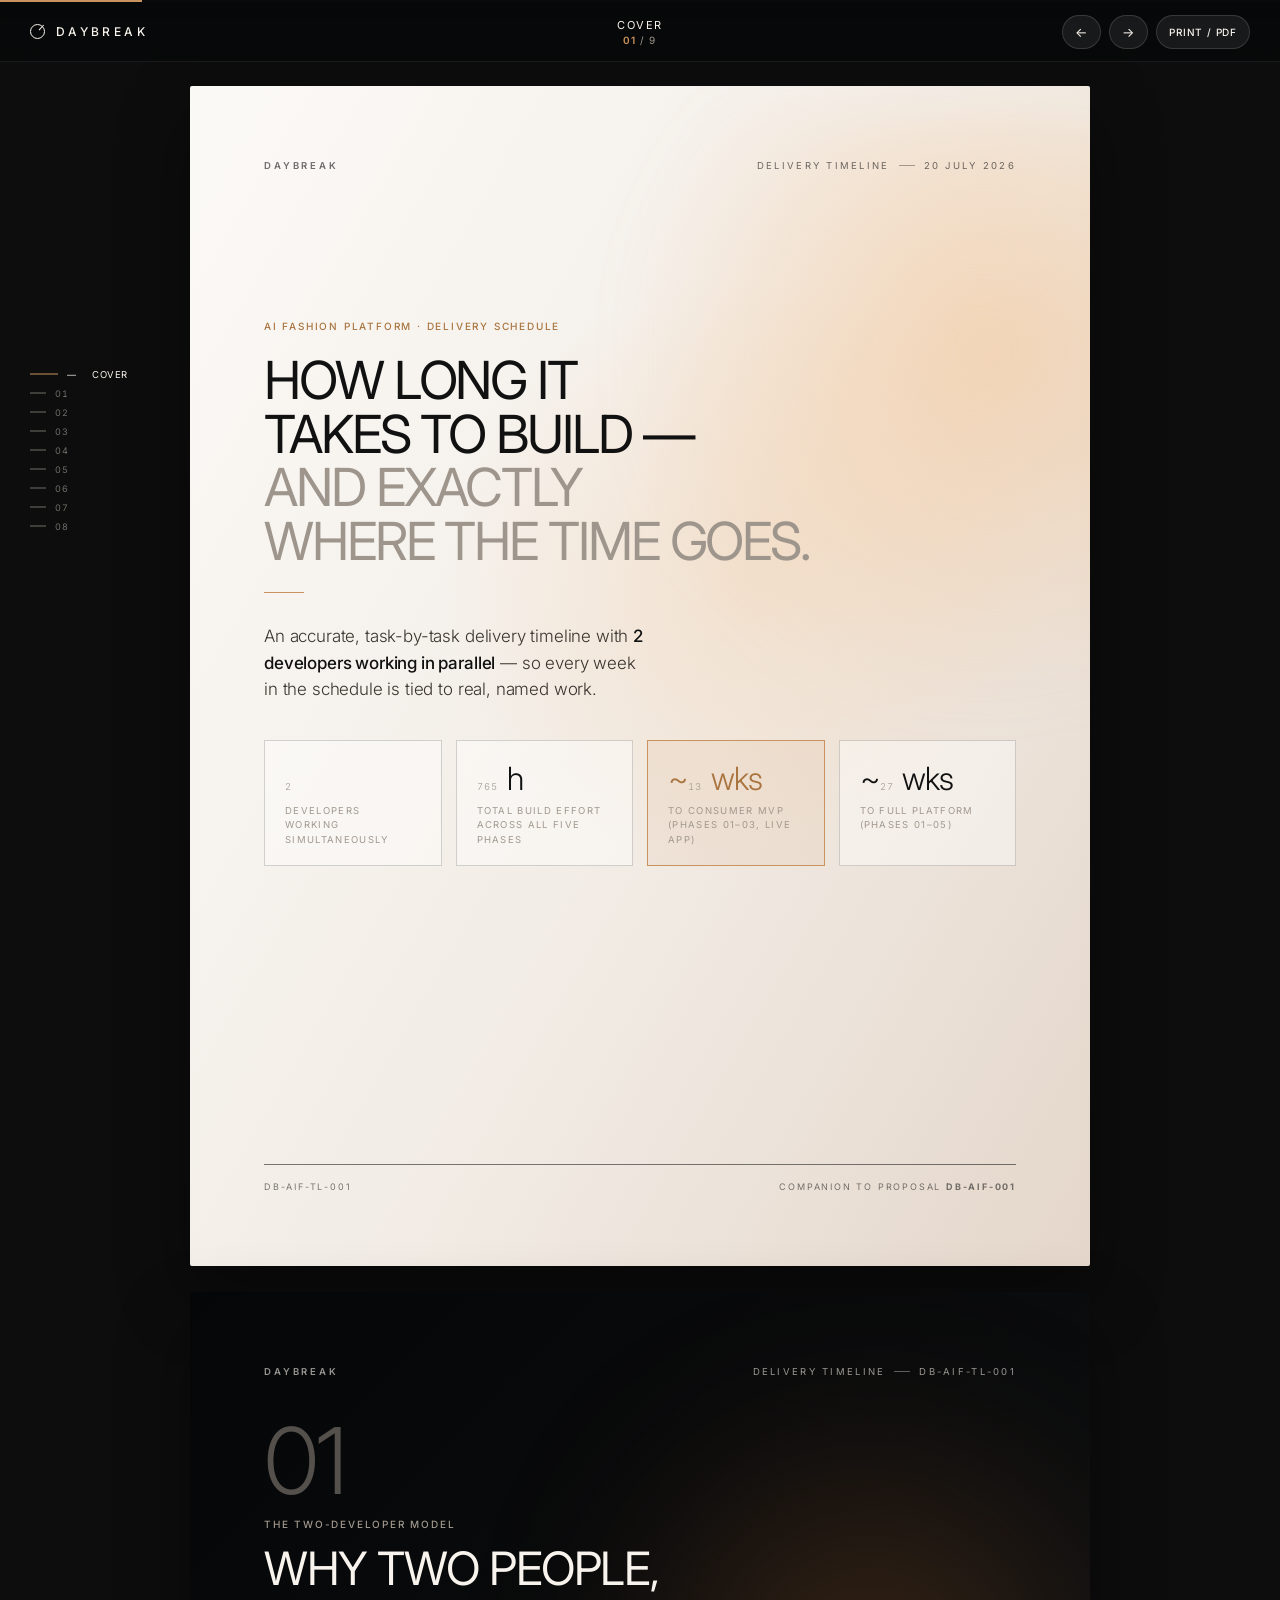
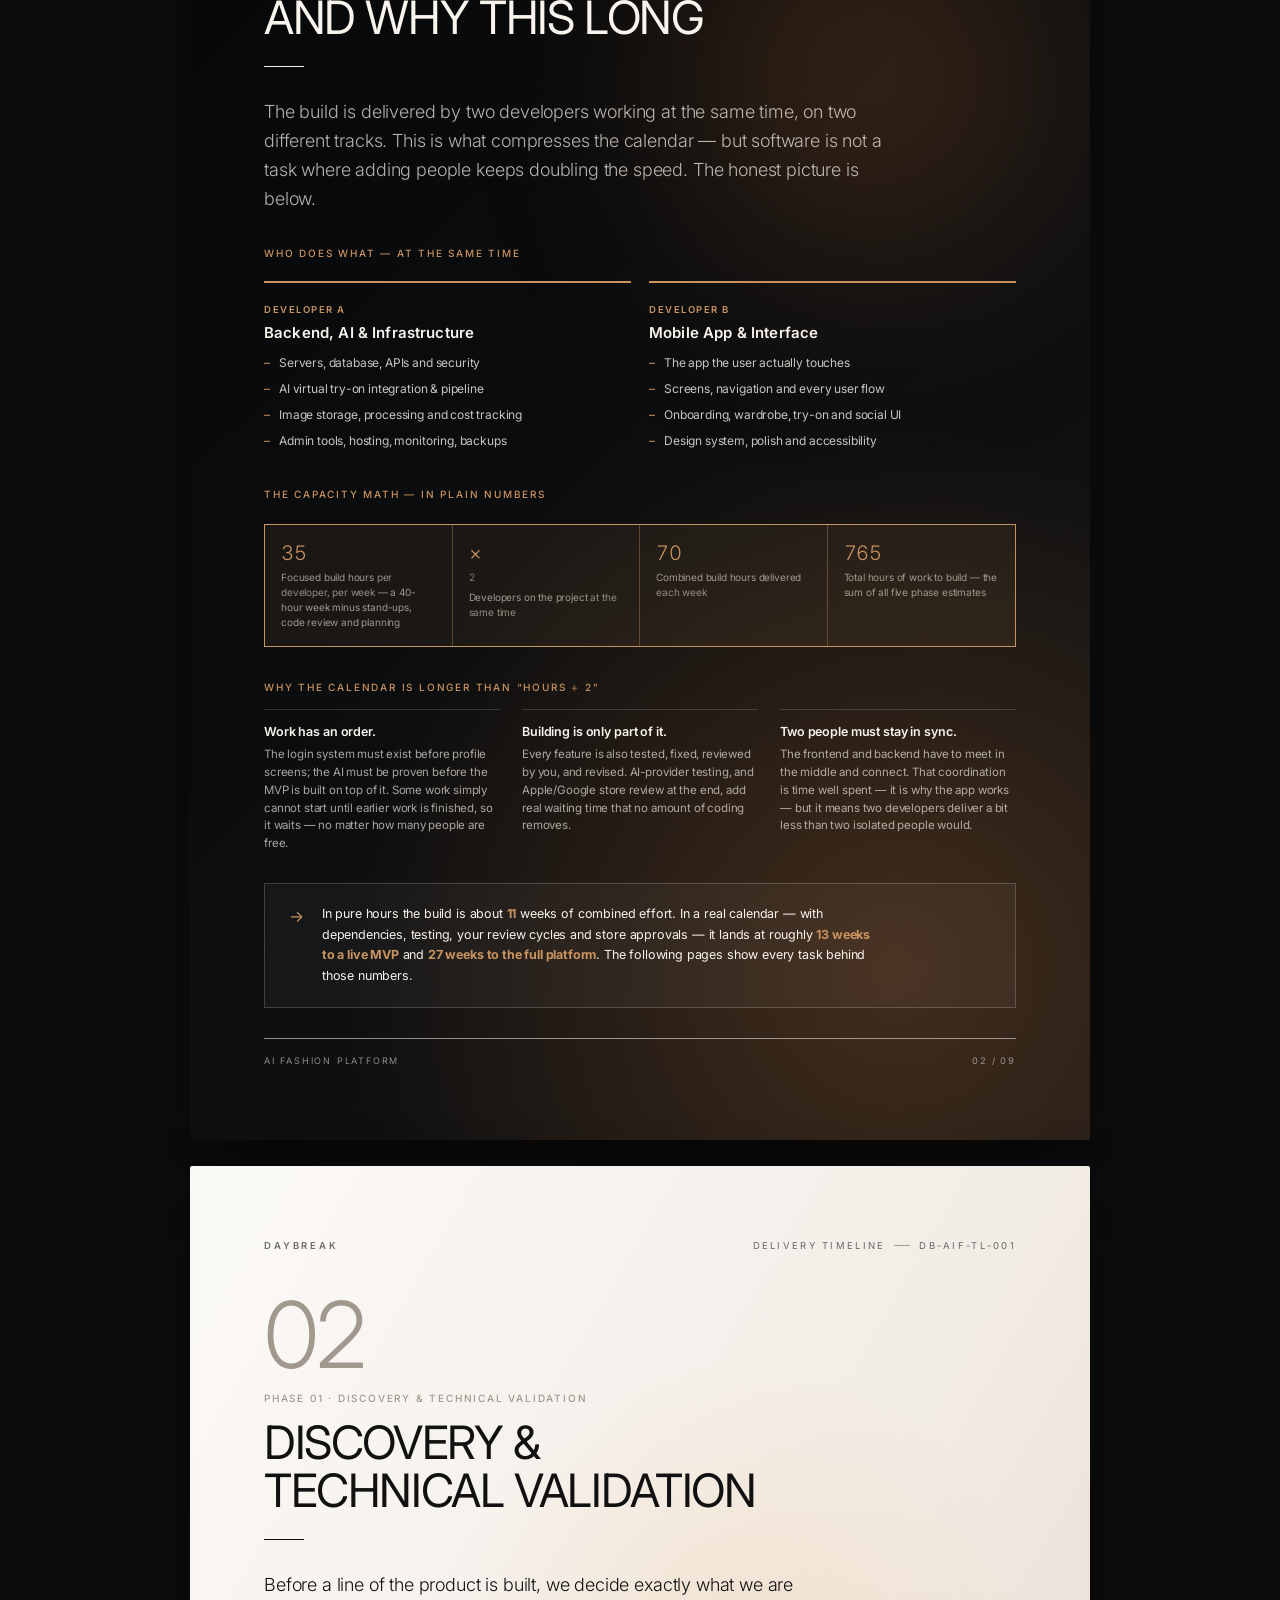
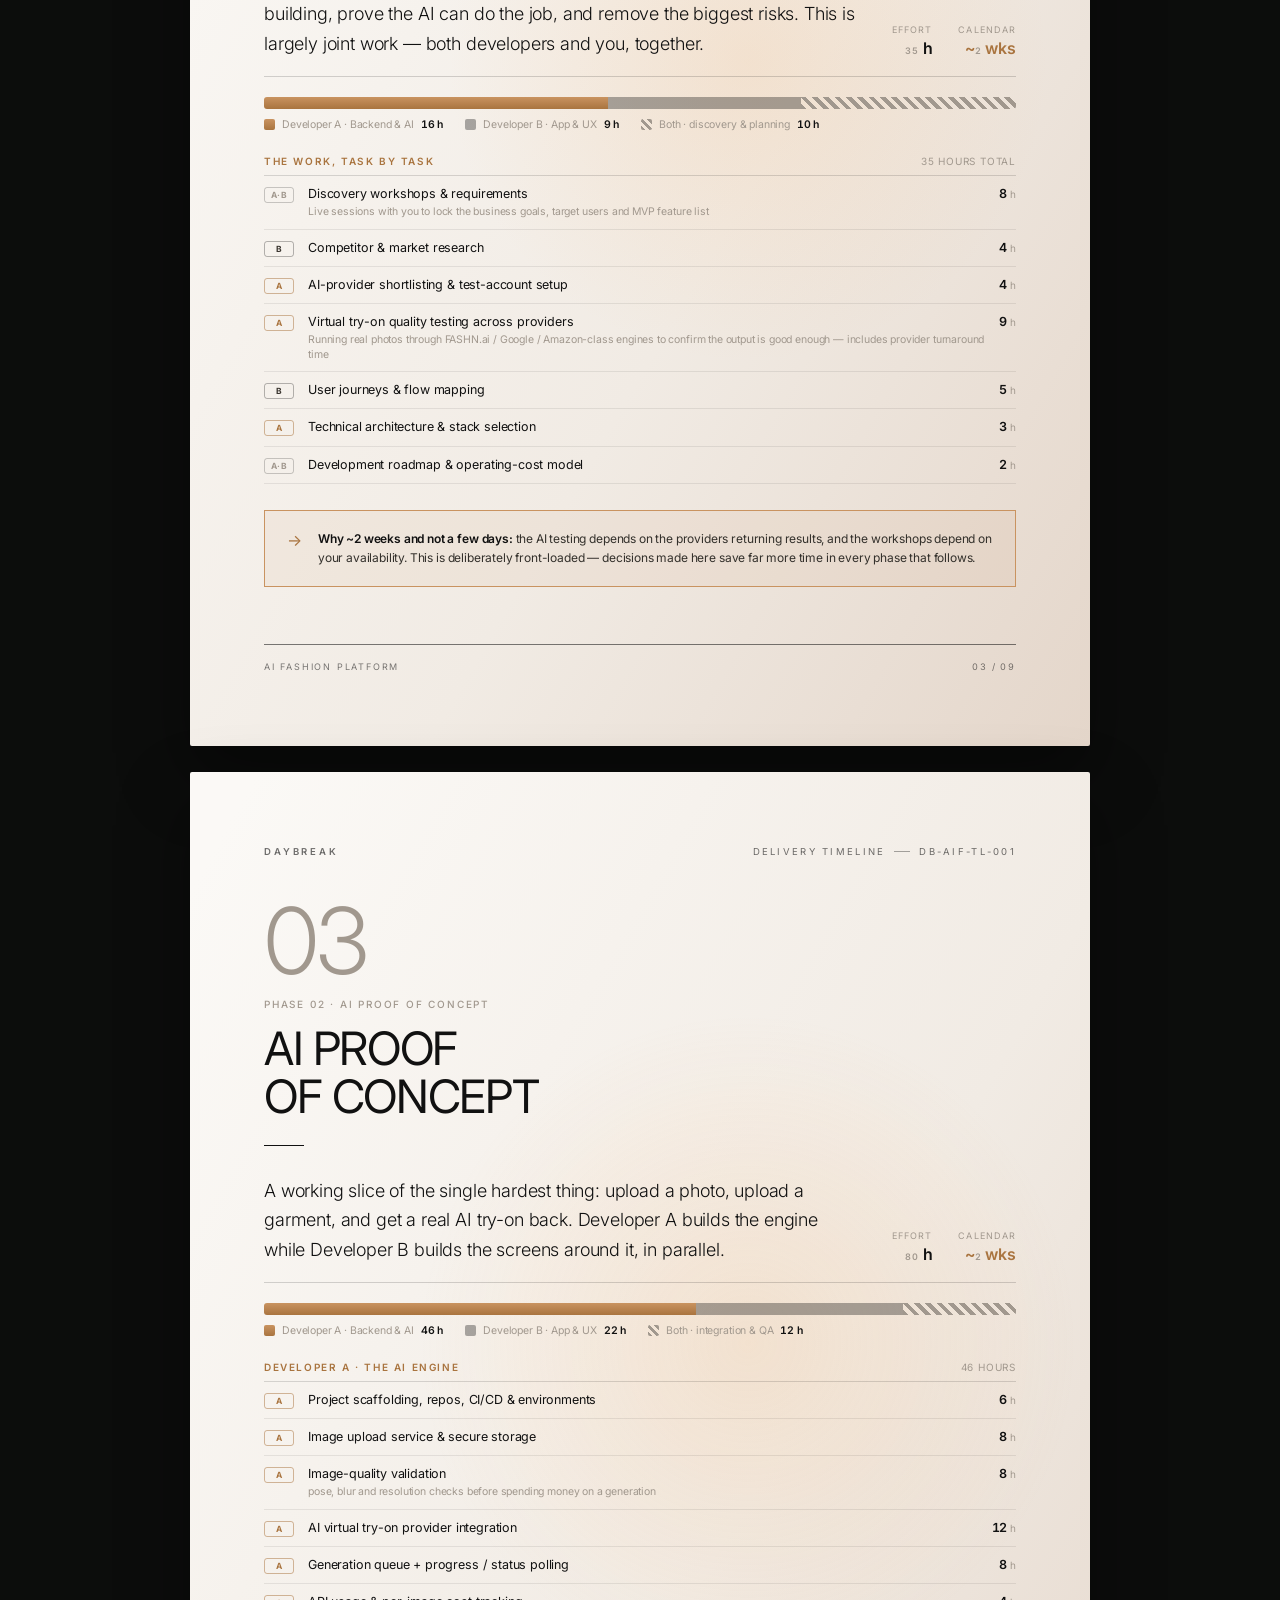
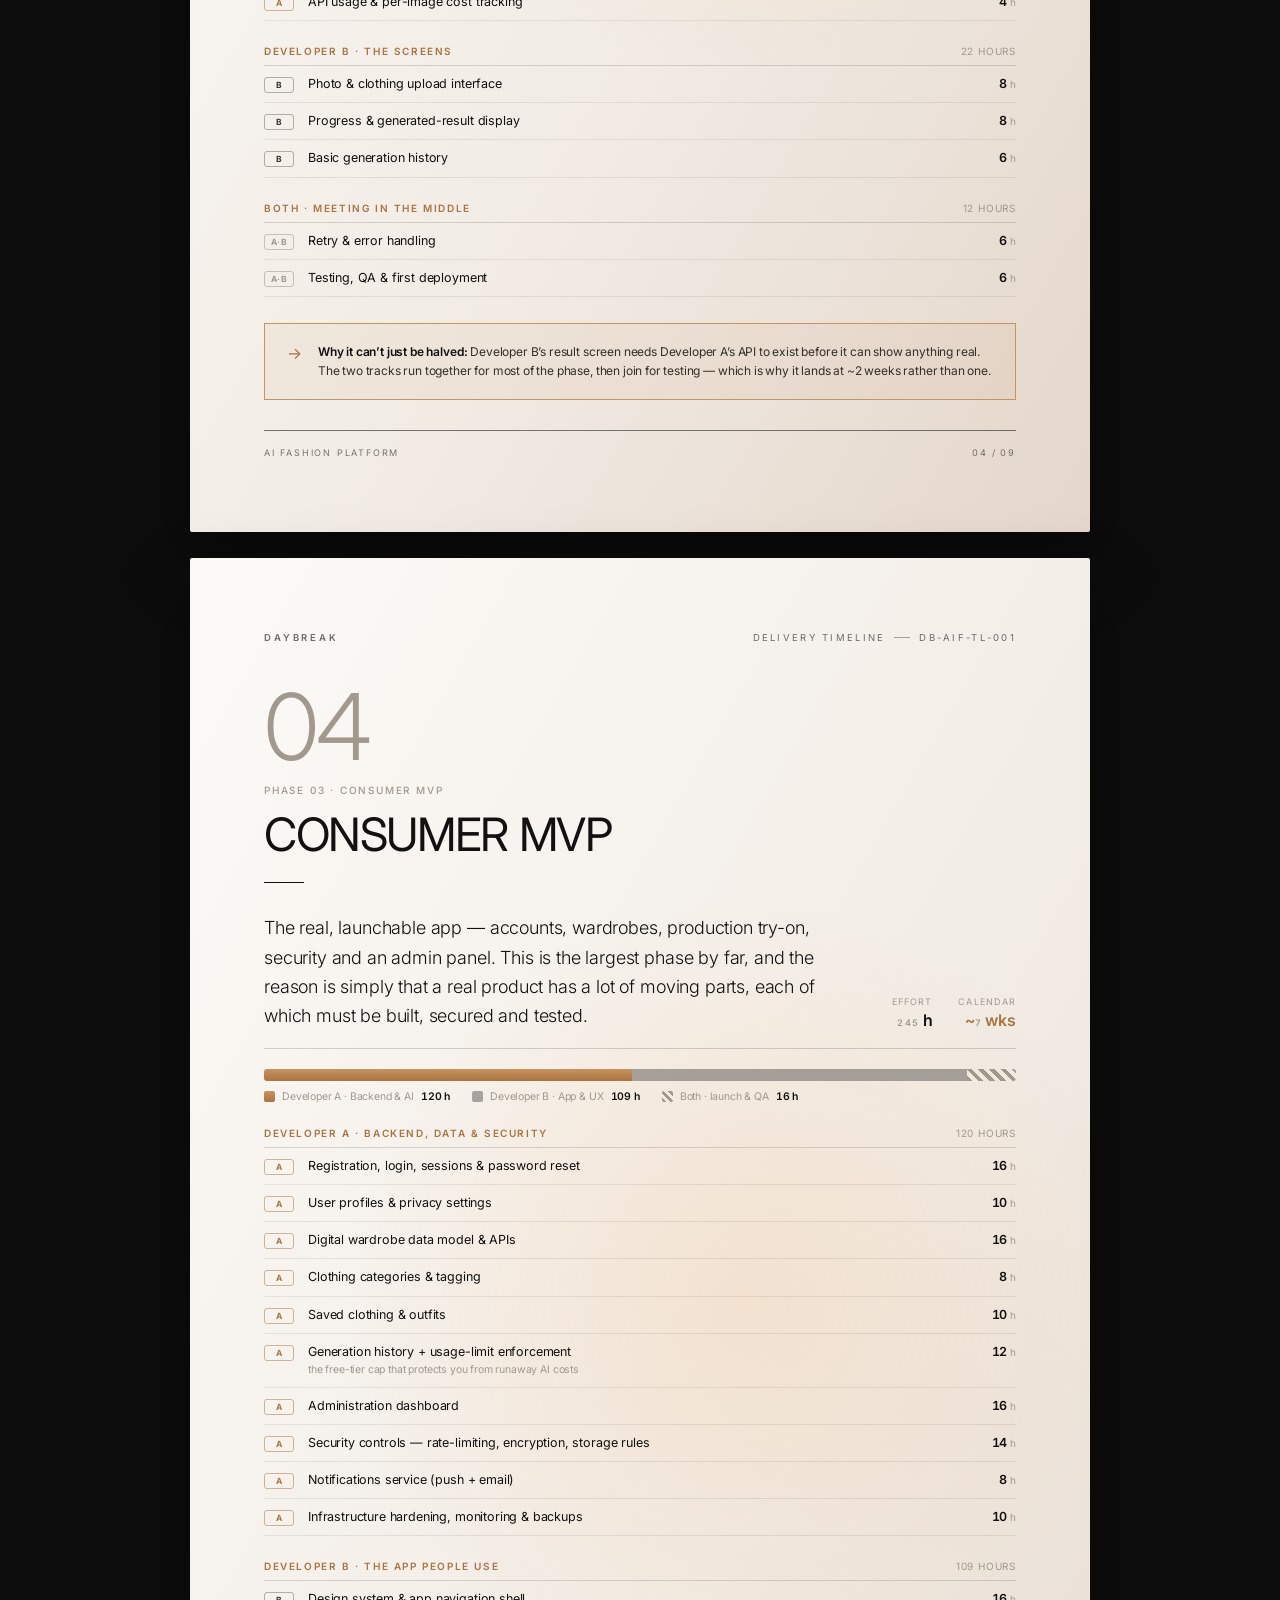
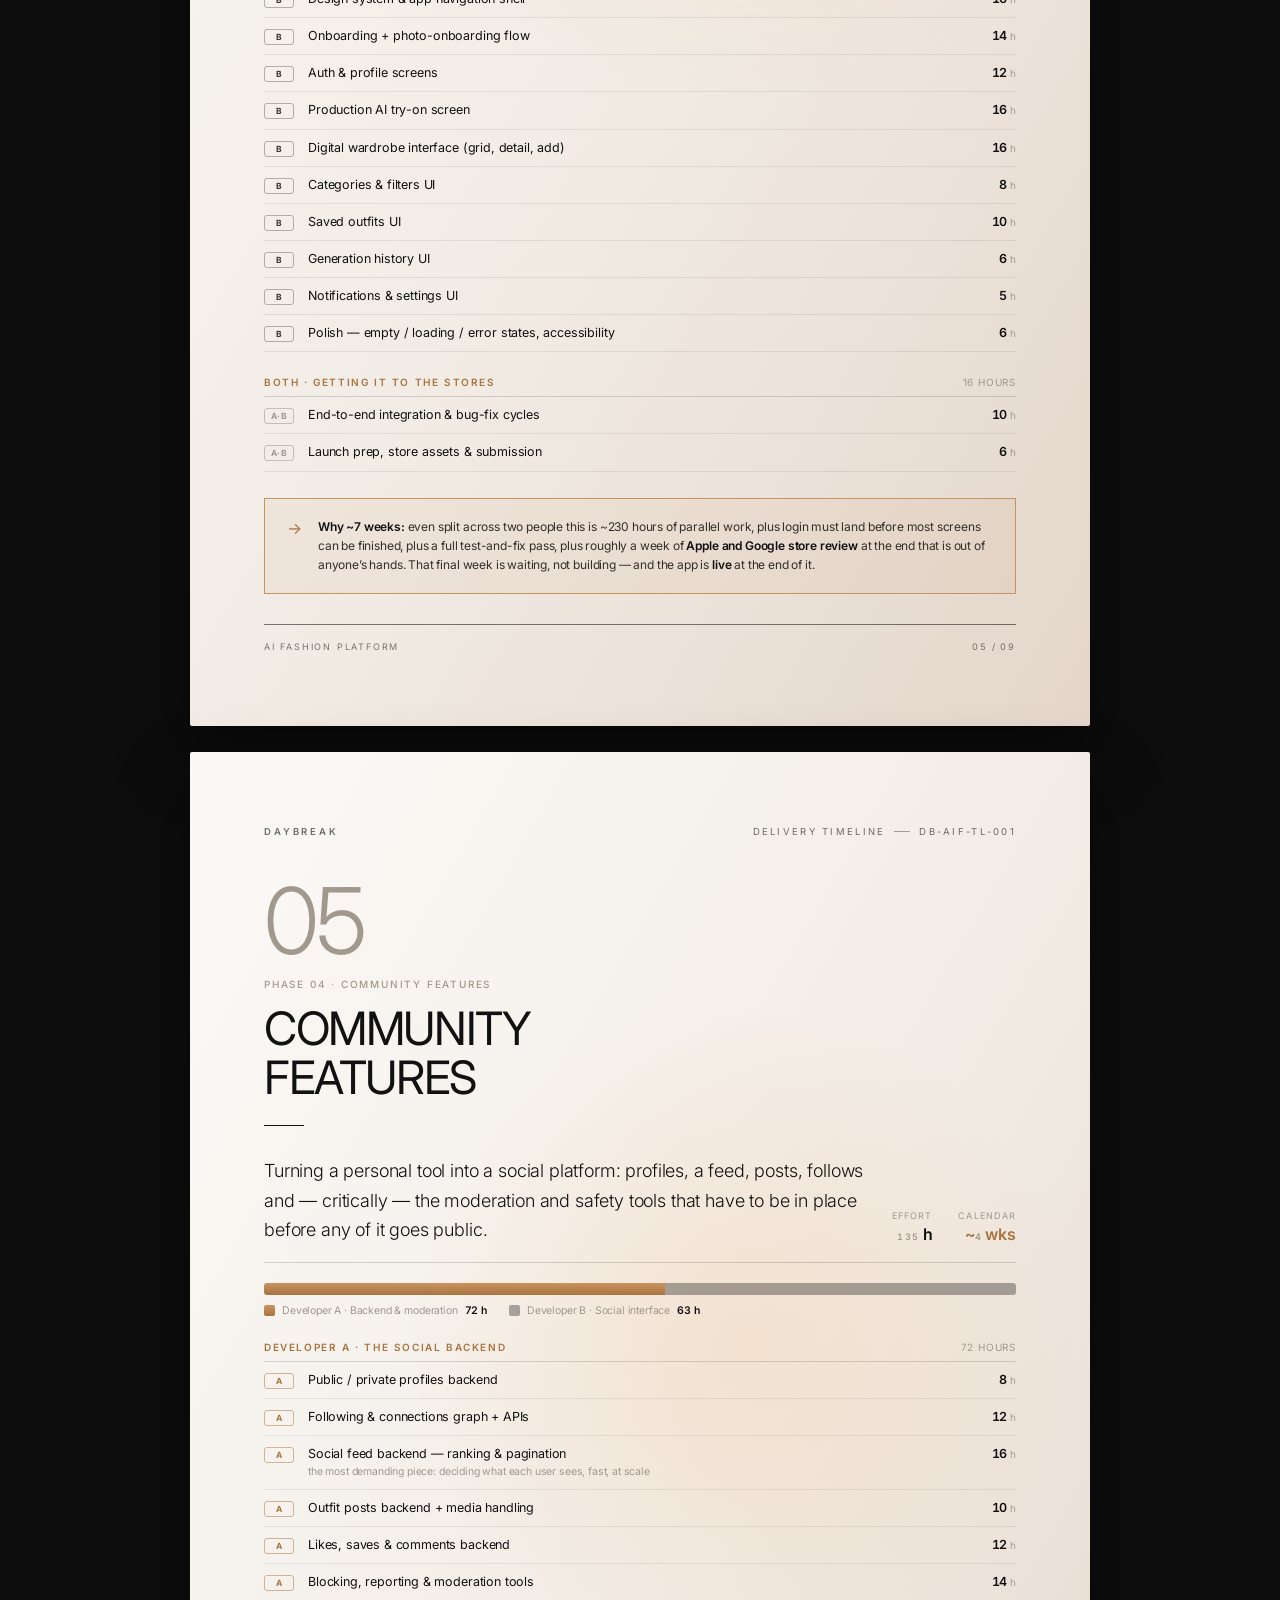
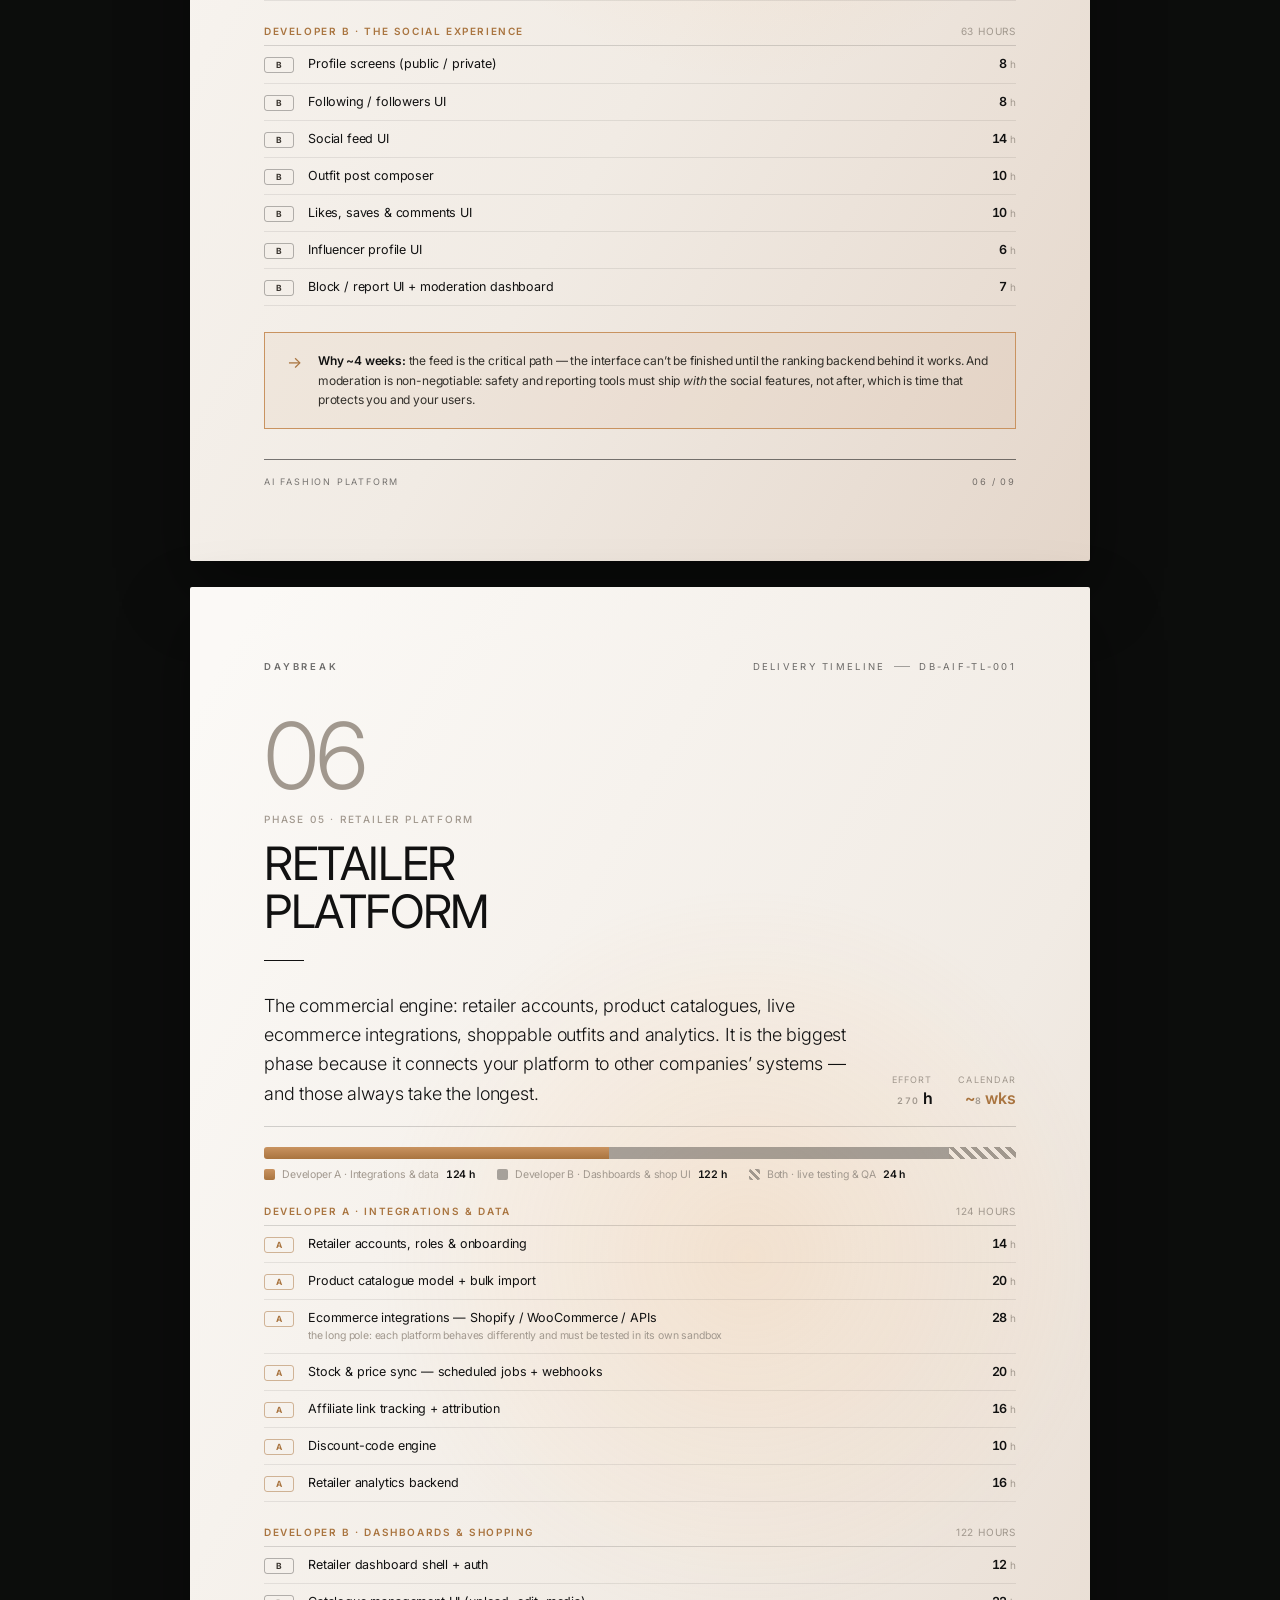
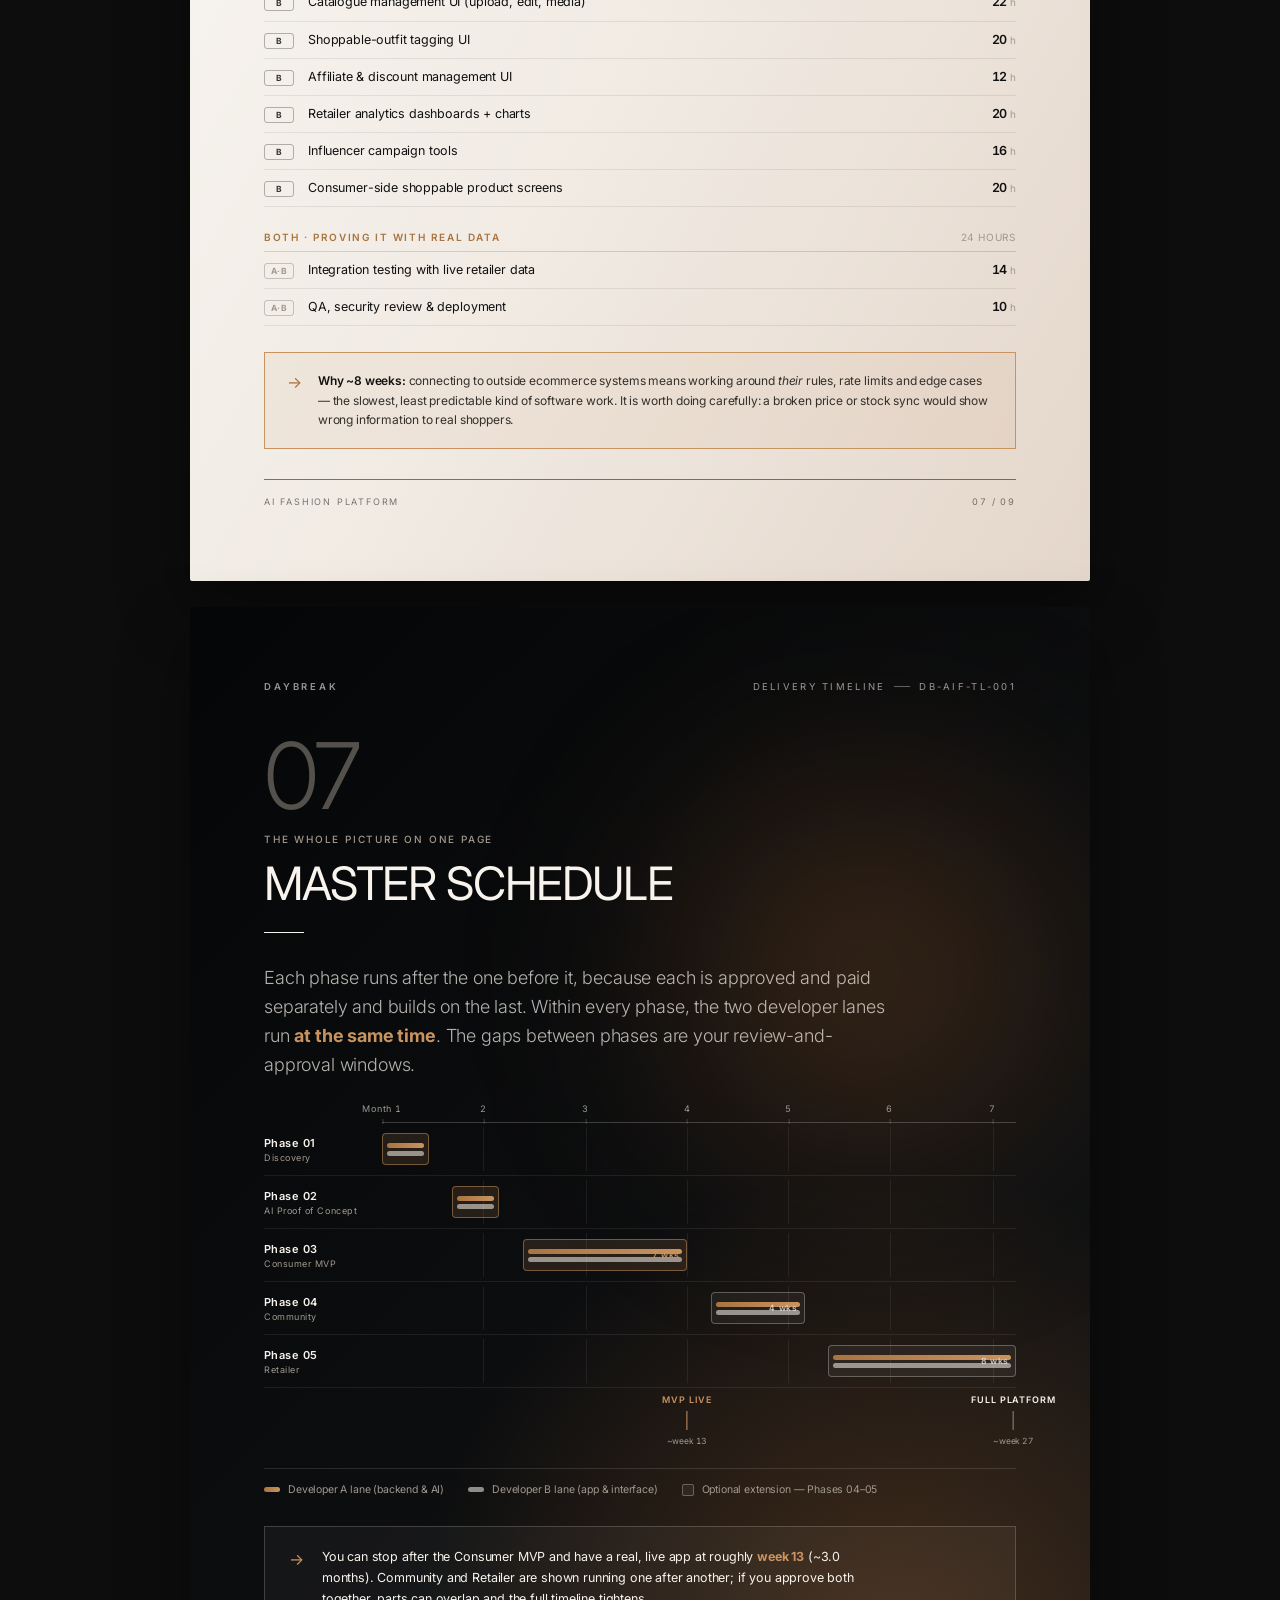
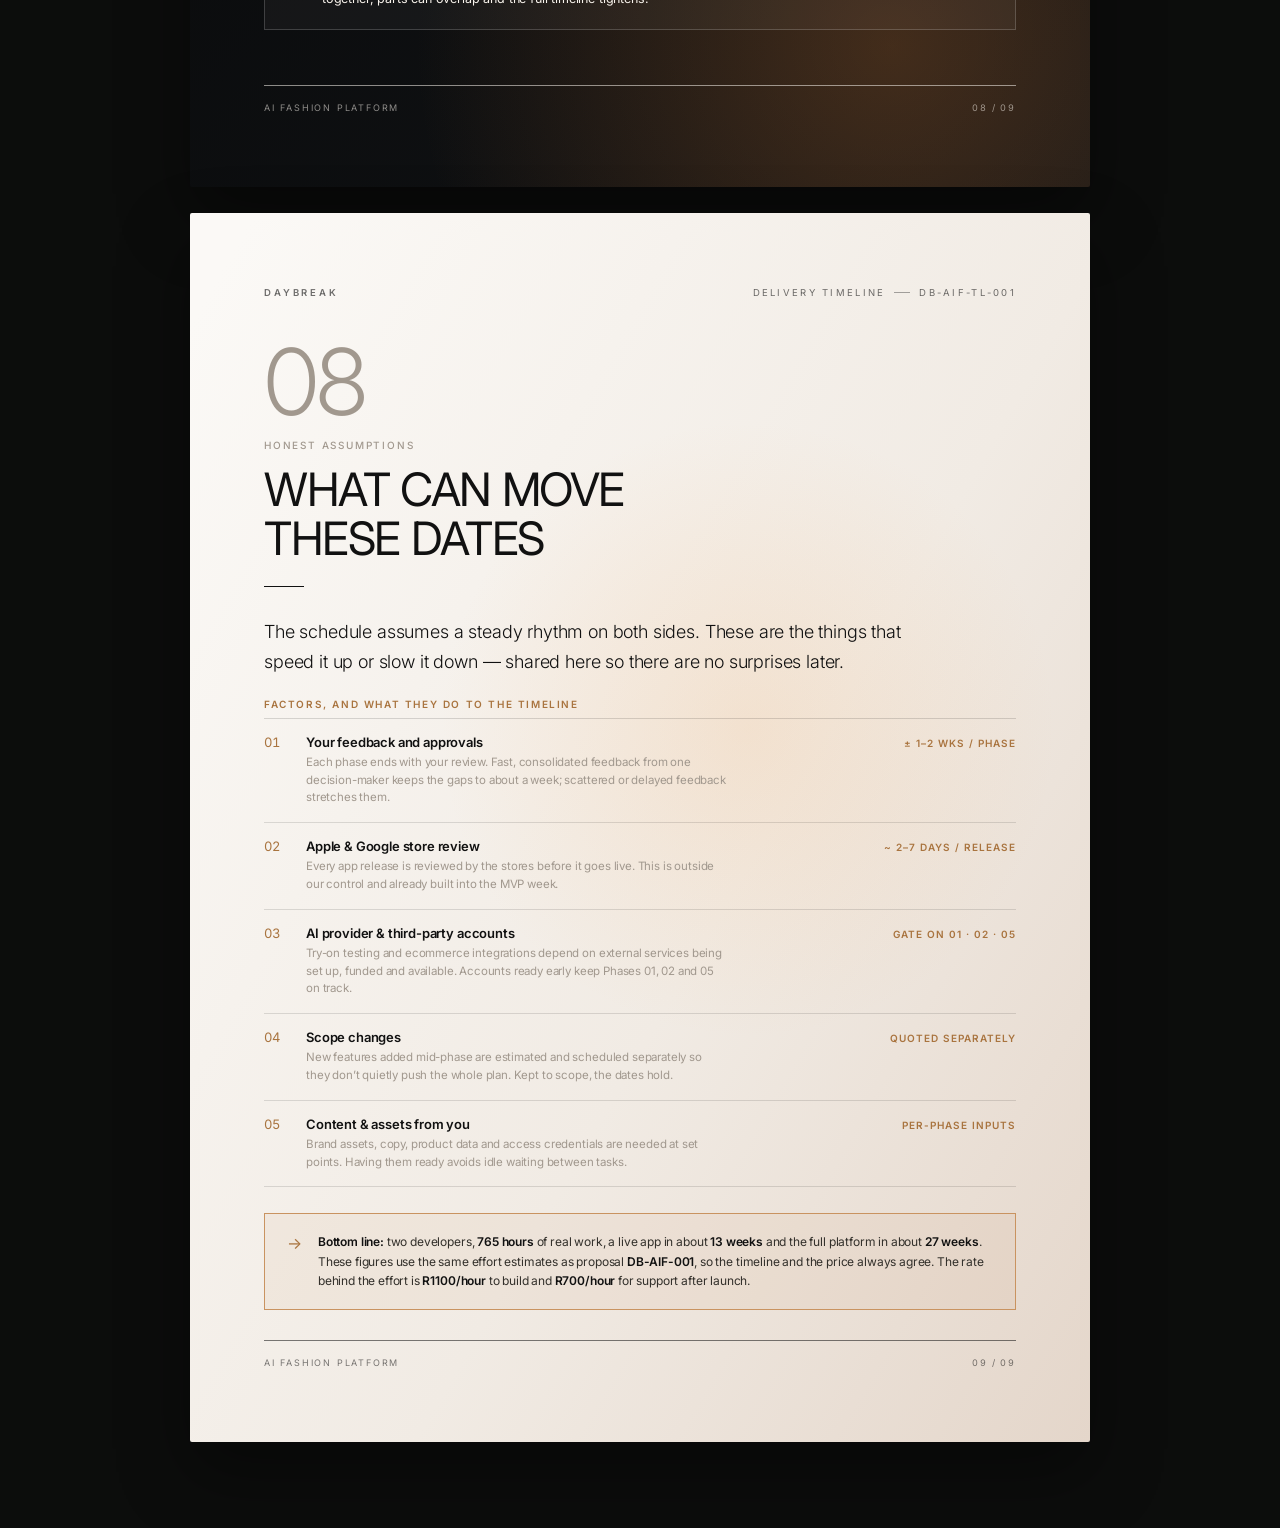
==== commit a111a7da: "Update proposal start date to 20 July 2026 Cover, closing and timeline headers plus proposalData.pro" ====
--- a/timeline.html
+++ b/timeline.html
@@ -19,7 +19,9 @@
   </head>
   <body>
     <!-- fixed chrome -->
-    <div class="progress" aria-hidden="true"><span id="progressFill"></span></div>
+    <div class="progress" aria-hidden="true">
+      <span id="progressFill"></span>
+    </div>
 
     <header class="topbar">
       <a class="tb-brand" href="#page-1" aria-label="Daybreak — go to cover">
@@ -33,7 +35,9 @@
         >
       </div>
       <div class="tb-actions">
-        <button class="tb-btn" id="prevPage" aria-label="Previous page">←</button>
+        <button class="tb-btn" id="prevPage" aria-label="Previous page">
+          ←
+        </button>
         <button class="tb-btn" id="nextPage" aria-label="Next page">→</button>
         <button
           class="tb-btn tb-print"
@@ -57,10 +61,10 @@
         <div class="cover-glow" aria-hidden="true"></div>
         <header class="page-head">
           <span class="page-brand">DAYBREAK</span>
-          <span class="page-tag">DELIVERY TIMELINE<i></i>15 JULY 2026</span>
+          <span class="page-tag">DELIVERY TIMELINE<i></i>20 JULY 2026</span>
         </header>
 
-        <div class="cover-inner" style="margin:auto 0">
+        <div class="cover-inner" style="margin: auto 0">
           <p class="eyebrow gold">AI FASHION PLATFORM · DELIVERY SCHEDULE</p>
           <h1 class="cover-title">
             <span>How long it</span>
@@ -152,13 +156,15 @@
             </div>
           </div>
 
-          <p class="eyebrow gold spaced">THE CAPACITY MATH — IN PLAIN NUMBERS</p>
+          <p class="eyebrow gold spaced">
+            THE CAPACITY MATH — IN PLAIN NUMBERS
+          </p>
           <div class="velo">
             <div>
               <b data-fill="hours-per-dev">35</b>
               <span
-                >Focused build hours <em>per developer, per week</em> — a 40-hour
-                week minus stand-ups, code review and planning</span
+                >Focused build hours <em>per developer, per week</em> — a
+                40-hour week minus stand-ups, code review and planning</span
               >
             </div>
             <div>
@@ -178,7 +184,9 @@
             </div>
           </div>
 
-          <p class="eyebrow gold spaced">WHY THE CALENDAR IS LONGER THAN “HOURS ÷ 2”</p>
+          <p class="eyebrow gold spaced">
+            WHY THE CALENDAR IS LONGER THAN “HOURS ÷ 2”
+          </p>
           <div class="method-grid">
             <div class="method-point">
               <b>Work has an order.</b>
@@ -215,10 +223,15 @@
               <b class="gold" data-fill="pure-weeks">11</b> weeks of combined
               effort. In a real calendar — with dependencies, testing, your
               review cycles and store approvals — it lands at roughly
-              <b class="gold"><span data-fill="core-calendar">13</span> weeks to a live MVP</b>
+              <b class="gold"
+                ><span data-fill="core-calendar">13</span> weeks to a live
+                MVP</b
+              >
               and
-              <b class="gold"><span data-fill="full-calendar">27</span> weeks to the full platform</b>.
-              The following pages show every task behind those numbers.
+              <b class="gold"
+                ><span data-fill="full-calendar">27</span> weeks to the full
+                platform</b
+              >. The following pages show every task behind those numbers.
             </p>
           </div>
         </div>
@@ -246,7 +259,7 @@
 
           <div class="pd-head">
             <div class="pd-title">
-              <p class="lead measure" style="margin:0">
+              <p class="lead measure" style="margin: 0">
                 Before a line of the product is built, we decide exactly what we
                 are building, prove the AI can do the job, and remove the
                 biggest risks. This is largely joint work — both developers and
@@ -265,14 +278,20 @@
           </div>
 
           <div class="split-bar">
-            <i class="sa" style="width:45.7%"></i>
-            <i class="sb" style="width:25.7%"></i>
-            <i class="ss" style="width:28.6%"></i>
+            <i class="sa" style="width: 45.7%"></i>
+            <i class="sb" style="width: 25.7%"></i>
+            <i class="ss" style="width: 28.6%"></i>
           </div>
           <div class="split-legend">
-            <span><i class="la"></i>Developer A · Backend &amp; AI <b>16 h</b></span>
+            <span
+              ><i class="la"></i>Developer A · Backend &amp; AI
+              <b>16 h</b></span
+            >
             <span><i class="lb"></i>Developer B · App &amp; UX <b>9 h</b></span>
-            <span><i class="ls"></i>Both · discovery &amp; planning <b>10 h</b></span>
+            <span
+              ><i class="ls"></i>Both · discovery &amp; planning
+              <b>10 h</b></span
+            >
           </div>
 
           <div class="task-group">
@@ -364,7 +383,7 @@
 
           <div class="pd-head">
             <div class="pd-title">
-              <p class="lead measure" style="margin:0">
+              <p class="lead measure" style="margin: 0">
                 A working slice of the single hardest thing: upload a photo,
                 upload a garment, and get a real AI try-on back. Developer A
                 builds the engine while Developer B builds the screens around
@@ -383,14 +402,21 @@
           </div>
 
           <div class="split-bar">
-            <i class="sa" style="width:57.5%"></i>
-            <i class="sb" style="width:27.5%"></i>
-            <i class="ss" style="width:15%"></i>
+            <i class="sa" style="width: 57.5%"></i>
+            <i class="sb" style="width: 27.5%"></i>
+            <i class="ss" style="width: 15%"></i>
           </div>
           <div class="split-legend">
-            <span><i class="la"></i>Developer A · Backend &amp; AI <b>46 h</b></span>
-            <span><i class="lb"></i>Developer B · App &amp; UX <b>22 h</b></span>
-            <span><i class="ls"></i>Both · integration &amp; QA <b>12 h</b></span>
+            <span
+              ><i class="la"></i>Developer A · Backend &amp; AI
+              <b>46 h</b></span
+            >
+            <span
+              ><i class="lb"></i>Developer B · App &amp; UX <b>22 h</b></span
+            >
+            <span
+              ><i class="ls"></i>Both · integration &amp; QA <b>12 h</b></span
+            >
           </div>
 
           <div class="task-group">
@@ -398,33 +424,41 @@
               DEVELOPER A · THE AI ENGINE <em>46 hours</em>
             </div>
             <div class="task-row">
-              <span class="t-who">A</span><span class="t-name"
+              <span class="t-who">A</span
+              ><span class="t-name"
                 >Project scaffolding, repos, CI/CD &amp; environments</span
               ><span class="t-hrs">6 <em>h</em></span>
             </div>
             <div class="task-row">
-              <span class="t-who">A</span><span class="t-name"
+              <span class="t-who">A</span
+              ><span class="t-name"
                 >Image upload service &amp; secure storage</span
               ><span class="t-hrs">8 <em>h</em></span>
             </div>
             <div class="task-row">
-              <span class="t-who">A</span><span class="t-name"
+              <span class="t-who">A</span
+              ><span class="t-name"
                 >Image-quality validation
-                <small>pose, blur and resolution checks before spending money on a generation</small></span
+                <small
+                  >pose, blur and resolution checks before spending money on a
+                  generation</small
+                ></span
               ><span class="t-hrs">8 <em>h</em></span>
             </div>
             <div class="task-row">
-              <span class="t-who">A</span><span class="t-name"
-                >AI virtual try-on provider integration</span
+              <span class="t-who">A</span
+              ><span class="t-name">AI virtual try-on provider integration</span
               ><span class="t-hrs">12 <em>h</em></span>
             </div>
             <div class="task-row">
-              <span class="t-who">A</span><span class="t-name"
+              <span class="t-who">A</span
+              ><span class="t-name"
                 >Generation queue + progress / status polling</span
               ><span class="t-hrs">8 <em>h</em></span>
             </div>
             <div class="task-row">
-              <span class="t-who">A</span><span class="t-name"
+              <span class="t-who">A</span
+              ><span class="t-name"
                 >API usage &amp; per-image cost tracking</span
               ><span class="t-hrs">4 <em>h</em></span>
             </div>
@@ -435,18 +469,19 @@
               DEVELOPER B · THE SCREENS <em>22 hours</em>
             </div>
             <div class="task-row">
-              <span class="t-who b">B</span><span class="t-name"
-                >Photo &amp; clothing upload interface</span
+              <span class="t-who b">B</span
+              ><span class="t-name">Photo &amp; clothing upload interface</span
               ><span class="t-hrs">8 <em>h</em></span>
             </div>
             <div class="task-row">
-              <span class="t-who b">B</span><span class="t-name"
+              <span class="t-who b">B</span
+              ><span class="t-name"
                 >Progress &amp; generated-result display</span
               ><span class="t-hrs">8 <em>h</em></span>
             </div>
             <div class="task-row">
-              <span class="t-who b">B</span><span class="t-name"
-                >Basic generation history</span
+              <span class="t-who b">B</span
+              ><span class="t-name">Basic generation history</span
               ><span class="t-hrs">6 <em>h</em></span>
             </div>
           </div>
@@ -456,13 +491,13 @@
               BOTH · MEETING IN THE MIDDLE <em>12 hours</em>
             </div>
             <div class="task-row">
-              <span class="t-who ab">A·B</span><span class="t-name"
-                >Retry &amp; error handling</span
+              <span class="t-who ab">A·B</span
+              ><span class="t-name">Retry &amp; error handling</span
               ><span class="t-hrs">6 <em>h</em></span>
             </div>
             <div class="task-row">
-              <span class="t-who ab">A·B</span><span class="t-name"
-                >Testing, QA &amp; first deployment</span
+              <span class="t-who ab">A·B</span
+              ><span class="t-name">Testing, QA &amp; first deployment</span
               ><span class="t-hrs">6 <em>h</em></span>
             </div>
           </div>
@@ -501,16 +536,18 @@
 
           <div class="pd-head">
             <div class="pd-title">
-              <p class="lead measure" style="margin:0">
+              <p class="lead measure" style="margin: 0">
                 The real, launchable app — accounts, wardrobes, production
                 try-on, security and an admin panel. This is the largest phase
-                by far, and the reason is simply that a real product has a lot of
-                moving parts, each of which must be built, secured and tested.
+                by far, and the reason is simply that a real product has a lot
+                of moving parts, each of which must be built, secured and
+                tested.
               </p>
             </div>
             <div class="pd-metrics">
               <div class="pd-metric">
-                <span>Effort</span><b><span data-fill="p3-hours">245</span> h</b>
+                <span>Effort</span
+                ><b><span data-fill="p3-hours">245</span> h</b>
               </div>
               <div class="pd-metric warm">
                 <span>Calendar</span
@@ -520,13 +557,18 @@
           </div>
 
           <div class="split-bar">
-            <i class="sa" style="width:49%"></i>
-            <i class="sb" style="width:44.5%"></i>
-            <i class="ss" style="width:6.5%"></i>
+            <i class="sa" style="width: 49%"></i>
+            <i class="sb" style="width: 44.5%"></i>
+            <i class="ss" style="width: 6.5%"></i>
           </div>
           <div class="split-legend">
-            <span><i class="la"></i>Developer A · Backend &amp; AI <b>120 h</b></span>
-            <span><i class="lb"></i>Developer B · App &amp; UX <b>109 h</b></span>
+            <span
+              ><i class="la"></i>Developer A · Backend &amp; AI
+              <b>120 h</b></span
+            >
+            <span
+              ><i class="lb"></i>Developer B · App &amp; UX <b>109 h</b></span
+            >
             <span><i class="ls"></i>Both · launch &amp; QA <b>16 h</b></span>
           </div>
 
@@ -534,40 +576,141 @@
             <div class="task-group-label">
               DEVELOPER A · BACKEND, DATA &amp; SECURITY <em>120 hours</em>
             </div>
-            <div class="task-row"><span class="t-who">A</span><span class="t-name">Registration, login, sessions &amp; password reset</span><span class="t-hrs">16 <em>h</em></span></div>
-            <div class="task-row"><span class="t-who">A</span><span class="t-name">User profiles &amp; privacy settings</span><span class="t-hrs">10 <em>h</em></span></div>
-            <div class="task-row"><span class="t-who">A</span><span class="t-name">Digital wardrobe data model &amp; APIs</span><span class="t-hrs">16 <em>h</em></span></div>
-            <div class="task-row"><span class="t-who">A</span><span class="t-name">Clothing categories &amp; tagging</span><span class="t-hrs">8 <em>h</em></span></div>
-            <div class="task-row"><span class="t-who">A</span><span class="t-name">Saved clothing &amp; outfits</span><span class="t-hrs">10 <em>h</em></span></div>
-            <div class="task-row"><span class="t-who">A</span><span class="t-name">Generation history + usage-limit enforcement<small>the free-tier cap that protects you from runaway AI costs</small></span><span class="t-hrs">12 <em>h</em></span></div>
-            <div class="task-row"><span class="t-who">A</span><span class="t-name">Administration dashboard</span><span class="t-hrs">16 <em>h</em></span></div>
-            <div class="task-row"><span class="t-who">A</span><span class="t-name">Security controls — rate-limiting, encryption, storage rules</span><span class="t-hrs">14 <em>h</em></span></div>
-            <div class="task-row"><span class="t-who">A</span><span class="t-name">Notifications service (push + email)</span><span class="t-hrs">8 <em>h</em></span></div>
-            <div class="task-row"><span class="t-who">A</span><span class="t-name">Infrastructure hardening, monitoring &amp; backups</span><span class="t-hrs">10 <em>h</em></span></div>
+            <div class="task-row">
+              <span class="t-who">A</span
+              ><span class="t-name"
+                >Registration, login, sessions &amp; password reset</span
+              ><span class="t-hrs">16 <em>h</em></span>
+            </div>
+            <div class="task-row">
+              <span class="t-who">A</span
+              ><span class="t-name">User profiles &amp; privacy settings</span
+              ><span class="t-hrs">10 <em>h</em></span>
+            </div>
+            <div class="task-row">
+              <span class="t-who">A</span
+              ><span class="t-name">Digital wardrobe data model &amp; APIs</span
+              ><span class="t-hrs">16 <em>h</em></span>
+            </div>
+            <div class="task-row">
+              <span class="t-who">A</span
+              ><span class="t-name">Clothing categories &amp; tagging</span
+              ><span class="t-hrs">8 <em>h</em></span>
+            </div>
+            <div class="task-row">
+              <span class="t-who">A</span
+              ><span class="t-name">Saved clothing &amp; outfits</span
+              ><span class="t-hrs">10 <em>h</em></span>
+            </div>
+            <div class="task-row">
+              <span class="t-who">A</span
+              ><span class="t-name"
+                >Generation history + usage-limit enforcement<small
+                  >the free-tier cap that protects you from runaway AI
+                  costs</small
+                ></span
+              ><span class="t-hrs">12 <em>h</em></span>
+            </div>
+            <div class="task-row">
+              <span class="t-who">A</span
+              ><span class="t-name">Administration dashboard</span
+              ><span class="t-hrs">16 <em>h</em></span>
+            </div>
+            <div class="task-row">
+              <span class="t-who">A</span
+              ><span class="t-name"
+                >Security controls — rate-limiting, encryption, storage
+                rules</span
+              ><span class="t-hrs">14 <em>h</em></span>
+            </div>
+            <div class="task-row">
+              <span class="t-who">A</span
+              ><span class="t-name">Notifications service (push + email)</span
+              ><span class="t-hrs">8 <em>h</em></span>
+            </div>
+            <div class="task-row">
+              <span class="t-who">A</span
+              ><span class="t-name"
+                >Infrastructure hardening, monitoring &amp; backups</span
+              ><span class="t-hrs">10 <em>h</em></span>
+            </div>
           </div>
 
           <div class="task-group">
             <div class="task-group-label">
               DEVELOPER B · THE APP PEOPLE USE <em>109 hours</em>
             </div>
-            <div class="task-row"><span class="t-who b">B</span><span class="t-name">Design system &amp; app navigation shell</span><span class="t-hrs">16 <em>h</em></span></div>
-            <div class="task-row"><span class="t-who b">B</span><span class="t-name">Onboarding + photo-onboarding flow</span><span class="t-hrs">14 <em>h</em></span></div>
-            <div class="task-row"><span class="t-who b">B</span><span class="t-name">Auth &amp; profile screens</span><span class="t-hrs">12 <em>h</em></span></div>
-            <div class="task-row"><span class="t-who b">B</span><span class="t-name">Production AI try-on screen</span><span class="t-hrs">16 <em>h</em></span></div>
-            <div class="task-row"><span class="t-who b">B</span><span class="t-name">Digital wardrobe interface (grid, detail, add)</span><span class="t-hrs">16 <em>h</em></span></div>
-            <div class="task-row"><span class="t-who b">B</span><span class="t-name">Categories &amp; filters UI</span><span class="t-hrs">8 <em>h</em></span></div>
-            <div class="task-row"><span class="t-who b">B</span><span class="t-name">Saved outfits UI</span><span class="t-hrs">10 <em>h</em></span></div>
-            <div class="task-row"><span class="t-who b">B</span><span class="t-name">Generation history UI</span><span class="t-hrs">6 <em>h</em></span></div>
-            <div class="task-row"><span class="t-who b">B</span><span class="t-name">Notifications &amp; settings UI</span><span class="t-hrs">5 <em>h</em></span></div>
-            <div class="task-row"><span class="t-who b">B</span><span class="t-name">Polish — empty / loading / error states, accessibility</span><span class="t-hrs">6 <em>h</em></span></div>
+            <div class="task-row">
+              <span class="t-who b">B</span
+              ><span class="t-name"
+                >Design system &amp; app navigation shell</span
+              ><span class="t-hrs">16 <em>h</em></span>
+            </div>
+            <div class="task-row">
+              <span class="t-who b">B</span
+              ><span class="t-name">Onboarding + photo-onboarding flow</span
+              ><span class="t-hrs">14 <em>h</em></span>
+            </div>
+            <div class="task-row">
+              <span class="t-who b">B</span
+              ><span class="t-name">Auth &amp; profile screens</span
+              ><span class="t-hrs">12 <em>h</em></span>
+            </div>
+            <div class="task-row">
+              <span class="t-who b">B</span
+              ><span class="t-name">Production AI try-on screen</span
+              ><span class="t-hrs">16 <em>h</em></span>
+            </div>
+            <div class="task-row">
+              <span class="t-who b">B</span
+              ><span class="t-name"
+                >Digital wardrobe interface (grid, detail, add)</span
+              ><span class="t-hrs">16 <em>h</em></span>
+            </div>
+            <div class="task-row">
+              <span class="t-who b">B</span
+              ><span class="t-name">Categories &amp; filters UI</span
+              ><span class="t-hrs">8 <em>h</em></span>
+            </div>
+            <div class="task-row">
+              <span class="t-who b">B</span
+              ><span class="t-name">Saved outfits UI</span
+              ><span class="t-hrs">10 <em>h</em></span>
+            </div>
+            <div class="task-row">
+              <span class="t-who b">B</span
+              ><span class="t-name">Generation history UI</span
+              ><span class="t-hrs">6 <em>h</em></span>
+            </div>
+            <div class="task-row">
+              <span class="t-who b">B</span
+              ><span class="t-name">Notifications &amp; settings UI</span
+              ><span class="t-hrs">5 <em>h</em></span>
+            </div>
+            <div class="task-row">
+              <span class="t-who b">B</span
+              ><span class="t-name"
+                >Polish — empty / loading / error states, accessibility</span
+              ><span class="t-hrs">6 <em>h</em></span>
+            </div>
           </div>
 
           <div class="task-group">
             <div class="task-group-label">
               BOTH · GETTING IT TO THE STORES <em>16 hours</em>
             </div>
-            <div class="task-row"><span class="t-who ab">A·B</span><span class="t-name">End-to-end integration &amp; bug-fix cycles</span><span class="t-hrs">10 <em>h</em></span></div>
-            <div class="task-row"><span class="t-who ab">A·B</span><span class="t-name">Launch prep, store assets &amp; submission</span><span class="t-hrs">6 <em>h</em></span></div>
+            <div class="task-row">
+              <span class="t-who ab">A·B</span
+              ><span class="t-name"
+                >End-to-end integration &amp; bug-fix cycles</span
+              ><span class="t-hrs">10 <em>h</em></span>
+            </div>
+            <div class="task-row">
+              <span class="t-who ab">A·B</span
+              ><span class="t-name"
+                >Launch prep, store assets &amp; submission</span
+              ><span class="t-hrs">6 <em>h</em></span>
+            </div>
           </div>
 
           <div class="why-time">
@@ -575,10 +718,10 @@
             <p>
               <b>Why ~7 weeks:</b> even split across two people this is ~230
               hours of parallel work, plus login must land before most screens
-              can be finished, plus a full test-and-fix pass, plus roughly a week
-              of <b>Apple and Google store review</b> at the end that is out of
-              anyone’s hands. That final week is waiting, not building — and the
-              app is <b>live</b> at the end of it.
+              can be finished, plus a full test-and-fix pass, plus roughly a
+              week of <b>Apple and Google store review</b> at the end that is
+              out of anyone’s hands. That final week is waiting, not building —
+              and the app is <b>live</b> at the end of it.
             </p>
           </div>
         </div>
@@ -606,7 +749,7 @@
 
           <div class="pd-head">
             <div class="pd-title">
-              <p class="lead measure" style="margin:0">
+              <p class="lead measure" style="margin: 0">
                 Turning a personal tool into a social platform: profiles, a
                 feed, posts, follows and — critically — the moderation and
                 safety tools that have to be in place before any of it goes
@@ -615,7 +758,8 @@
             </div>
             <div class="pd-metrics">
               <div class="pd-metric">
-                <span>Effort</span><b><span data-fill="p4-hours">135</span> h</b>
+                <span>Effort</span
+                ><b><span data-fill="p4-hours">135</span> h</b>
               </div>
               <div class="pd-metric warm">
                 <span>Calendar</span
@@ -625,37 +769,102 @@
           </div>
 
           <div class="split-bar">
-            <i class="sa" style="width:53.3%"></i>
-            <i class="sb" style="width:46.7%"></i>
+            <i class="sa" style="width: 53.3%"></i>
+            <i class="sb" style="width: 46.7%"></i>
           </div>
           <div class="split-legend">
-            <span><i class="la"></i>Developer A · Backend &amp; moderation <b>72 h</b></span>
-            <span><i class="lb"></i>Developer B · Social interface <b>63 h</b></span>
+            <span
+              ><i class="la"></i>Developer A · Backend &amp; moderation
+              <b>72 h</b></span
+            >
+            <span
+              ><i class="lb"></i>Developer B · Social interface
+              <b>63 h</b></span
+            >
           </div>
 
           <div class="task-group">
             <div class="task-group-label">
               DEVELOPER A · THE SOCIAL BACKEND <em>72 hours</em>
             </div>
-            <div class="task-row"><span class="t-who">A</span><span class="t-name">Public / private profiles backend</span><span class="t-hrs">8 <em>h</em></span></div>
-            <div class="task-row"><span class="t-who">A</span><span class="t-name">Following &amp; connections graph + APIs</span><span class="t-hrs">12 <em>h</em></span></div>
-            <div class="task-row"><span class="t-who">A</span><span class="t-name">Social feed backend — ranking &amp; pagination<small>the most demanding piece: deciding what each user sees, fast, at scale</small></span><span class="t-hrs">16 <em>h</em></span></div>
-            <div class="task-row"><span class="t-who">A</span><span class="t-name">Outfit posts backend + media handling</span><span class="t-hrs">10 <em>h</em></span></div>
-            <div class="task-row"><span class="t-who">A</span><span class="t-name">Likes, saves &amp; comments backend</span><span class="t-hrs">12 <em>h</em></span></div>
-            <div class="task-row"><span class="t-who">A</span><span class="t-name">Blocking, reporting &amp; moderation tools</span><span class="t-hrs">14 <em>h</em></span></div>
+            <div class="task-row">
+              <span class="t-who">A</span
+              ><span class="t-name">Public / private profiles backend</span
+              ><span class="t-hrs">8 <em>h</em></span>
+            </div>
+            <div class="task-row">
+              <span class="t-who">A</span
+              ><span class="t-name"
+                >Following &amp; connections graph + APIs</span
+              ><span class="t-hrs">12 <em>h</em></span>
+            </div>
+            <div class="task-row">
+              <span class="t-who">A</span
+              ><span class="t-name"
+                >Social feed backend — ranking &amp; pagination<small
+                  >the most demanding piece: deciding what each user sees, fast,
+                  at scale</small
+                ></span
+              ><span class="t-hrs">16 <em>h</em></span>
+            </div>
+            <div class="task-row">
+              <span class="t-who">A</span
+              ><span class="t-name">Outfit posts backend + media handling</span
+              ><span class="t-hrs">10 <em>h</em></span>
+            </div>
+            <div class="task-row">
+              <span class="t-who">A</span
+              ><span class="t-name">Likes, saves &amp; comments backend</span
+              ><span class="t-hrs">12 <em>h</em></span>
+            </div>
+            <div class="task-row">
+              <span class="t-who">A</span
+              ><span class="t-name"
+                >Blocking, reporting &amp; moderation tools</span
+              ><span class="t-hrs">14 <em>h</em></span>
+            </div>
           </div>
 
           <div class="task-group">
             <div class="task-group-label">
               DEVELOPER B · THE SOCIAL EXPERIENCE <em>63 hours</em>
             </div>
-            <div class="task-row"><span class="t-who b">B</span><span class="t-name">Profile screens (public / private)</span><span class="t-hrs">8 <em>h</em></span></div>
-            <div class="task-row"><span class="t-who b">B</span><span class="t-name">Following / followers UI</span><span class="t-hrs">8 <em>h</em></span></div>
-            <div class="task-row"><span class="t-who b">B</span><span class="t-name">Social feed UI</span><span class="t-hrs">14 <em>h</em></span></div>
-            <div class="task-row"><span class="t-who b">B</span><span class="t-name">Outfit post composer</span><span class="t-hrs">10 <em>h</em></span></div>
-            <div class="task-row"><span class="t-who b">B</span><span class="t-name">Likes, saves &amp; comments UI</span><span class="t-hrs">10 <em>h</em></span></div>
-            <div class="task-row"><span class="t-who b">B</span><span class="t-name">Influencer profile UI</span><span class="t-hrs">6 <em>h</em></span></div>
-            <div class="task-row"><span class="t-who b">B</span><span class="t-name">Block / report UI + moderation dashboard</span><span class="t-hrs">7 <em>h</em></span></div>
+            <div class="task-row">
+              <span class="t-who b">B</span
+              ><span class="t-name">Profile screens (public / private)</span
+              ><span class="t-hrs">8 <em>h</em></span>
+            </div>
+            <div class="task-row">
+              <span class="t-who b">B</span
+              ><span class="t-name">Following / followers UI</span
+              ><span class="t-hrs">8 <em>h</em></span>
+            </div>
+            <div class="task-row">
+              <span class="t-who b">B</span
+              ><span class="t-name">Social feed UI</span
+              ><span class="t-hrs">14 <em>h</em></span>
+            </div>
+            <div class="task-row">
+              <span class="t-who b">B</span
+              ><span class="t-name">Outfit post composer</span
+              ><span class="t-hrs">10 <em>h</em></span>
+            </div>
+            <div class="task-row">
+              <span class="t-who b">B</span
+              ><span class="t-name">Likes, saves &amp; comments UI</span
+              ><span class="t-hrs">10 <em>h</em></span>
+            </div>
+            <div class="task-row">
+              <span class="t-who b">B</span
+              ><span class="t-name">Influencer profile UI</span
+              ><span class="t-hrs">6 <em>h</em></span>
+            </div>
+            <div class="task-row">
+              <span class="t-who b">B</span
+              ><span class="t-name"
+                >Block / report UI + moderation dashboard</span
+              ><span class="t-hrs">7 <em>h</em></span>
+            </div>
           </div>
 
           <div class="why-time">
@@ -693,16 +902,17 @@
 
           <div class="pd-head">
             <div class="pd-title">
-              <p class="lead measure" style="margin:0">
+              <p class="lead measure" style="margin: 0">
                 The commercial engine: retailer accounts, product catalogues,
-                live ecommerce integrations, shoppable outfits and analytics.
-                It is the biggest phase because it connects your platform to
-                other companies’ systems — and those always take the longest.
+                live ecommerce integrations, shoppable outfits and analytics. It
+                is the biggest phase because it connects your platform to other
+                companies’ systems — and those always take the longest.
               </p>
             </div>
             <div class="pd-metrics">
               <div class="pd-metric">
-                <span>Effort</span><b><span data-fill="p5-hours">270</span> h</b>
+                <span>Effort</span
+                ><b><span data-fill="p5-hours">270</span> h</b>
               </div>
               <div class="pd-metric warm">
                 <span>Calendar</span
@@ -712,48 +922,129 @@
           </div>
 
           <div class="split-bar">
-            <i class="sa" style="width:45.9%"></i>
-            <i class="sb" style="width:45.2%"></i>
-            <i class="ss" style="width:8.9%"></i>
+            <i class="sa" style="width: 45.9%"></i>
+            <i class="sb" style="width: 45.2%"></i>
+            <i class="ss" style="width: 8.9%"></i>
           </div>
           <div class="split-legend">
-            <span><i class="la"></i>Developer A · Integrations &amp; data <b>124 h</b></span>
-            <span><i class="lb"></i>Developer B · Dashboards &amp; shop UI <b>122 h</b></span>
-            <span><i class="ls"></i>Both · live testing &amp; QA <b>24 h</b></span>
+            <span
+              ><i class="la"></i>Developer A · Integrations &amp; data
+              <b>124 h</b></span
+            >
+            <span
+              ><i class="lb"></i>Developer B · Dashboards &amp; shop UI
+              <b>122 h</b></span
+            >
+            <span
+              ><i class="ls"></i>Both · live testing &amp; QA <b>24 h</b></span
+            >
           </div>
 
           <div class="task-group">
             <div class="task-group-label">
               DEVELOPER A · INTEGRATIONS &amp; DATA <em>124 hours</em>
             </div>
-            <div class="task-row"><span class="t-who">A</span><span class="t-name">Retailer accounts, roles &amp; onboarding</span><span class="t-hrs">14 <em>h</em></span></div>
-            <div class="task-row"><span class="t-who">A</span><span class="t-name">Product catalogue model + bulk import</span><span class="t-hrs">20 <em>h</em></span></div>
-            <div class="task-row"><span class="t-who">A</span><span class="t-name">Ecommerce integrations — Shopify / WooCommerce / APIs<small>the long pole: each platform behaves differently and must be tested in its own sandbox</small></span><span class="t-hrs">28 <em>h</em></span></div>
-            <div class="task-row"><span class="t-who">A</span><span class="t-name">Stock &amp; price sync — scheduled jobs + webhooks</span><span class="t-hrs">20 <em>h</em></span></div>
-            <div class="task-row"><span class="t-who">A</span><span class="t-name">Affiliate link tracking + attribution</span><span class="t-hrs">16 <em>h</em></span></div>
-            <div class="task-row"><span class="t-who">A</span><span class="t-name">Discount-code engine</span><span class="t-hrs">10 <em>h</em></span></div>
-            <div class="task-row"><span class="t-who">A</span><span class="t-name">Retailer analytics backend</span><span class="t-hrs">16 <em>h</em></span></div>
+            <div class="task-row">
+              <span class="t-who">A</span
+              ><span class="t-name"
+                >Retailer accounts, roles &amp; onboarding</span
+              ><span class="t-hrs">14 <em>h</em></span>
+            </div>
+            <div class="task-row">
+              <span class="t-who">A</span
+              ><span class="t-name">Product catalogue model + bulk import</span
+              ><span class="t-hrs">20 <em>h</em></span>
+            </div>
+            <div class="task-row">
+              <span class="t-who">A</span
+              ><span class="t-name"
+                >Ecommerce integrations — Shopify / WooCommerce / APIs<small
+                  >the long pole: each platform behaves differently and must be
+                  tested in its own sandbox</small
+                ></span
+              ><span class="t-hrs">28 <em>h</em></span>
+            </div>
+            <div class="task-row">
+              <span class="t-who">A</span
+              ><span class="t-name"
+                >Stock &amp; price sync — scheduled jobs + webhooks</span
+              ><span class="t-hrs">20 <em>h</em></span>
+            </div>
+            <div class="task-row">
+              <span class="t-who">A</span
+              ><span class="t-name">Affiliate link tracking + attribution</span
+              ><span class="t-hrs">16 <em>h</em></span>
+            </div>
+            <div class="task-row">
+              <span class="t-who">A</span
+              ><span class="t-name">Discount-code engine</span
+              ><span class="t-hrs">10 <em>h</em></span>
+            </div>
+            <div class="task-row">
+              <span class="t-who">A</span
+              ><span class="t-name">Retailer analytics backend</span
+              ><span class="t-hrs">16 <em>h</em></span>
+            </div>
           </div>
 
           <div class="task-group">
             <div class="task-group-label">
               DEVELOPER B · DASHBOARDS &amp; SHOPPING <em>122 hours</em>
             </div>
-            <div class="task-row"><span class="t-who b">B</span><span class="t-name">Retailer dashboard shell + auth</span><span class="t-hrs">12 <em>h</em></span></div>
-            <div class="task-row"><span class="t-who b">B</span><span class="t-name">Catalogue management UI (upload, edit, media)</span><span class="t-hrs">22 <em>h</em></span></div>
-            <div class="task-row"><span class="t-who b">B</span><span class="t-name">Shoppable-outfit tagging UI</span><span class="t-hrs">20 <em>h</em></span></div>
-            <div class="task-row"><span class="t-who b">B</span><span class="t-name">Affiliate &amp; discount management UI</span><span class="t-hrs">12 <em>h</em></span></div>
-            <div class="task-row"><span class="t-who b">B</span><span class="t-name">Retailer analytics dashboards + charts</span><span class="t-hrs">20 <em>h</em></span></div>
-            <div class="task-row"><span class="t-who b">B</span><span class="t-name">Influencer campaign tools</span><span class="t-hrs">16 <em>h</em></span></div>
-            <div class="task-row"><span class="t-who b">B</span><span class="t-name">Consumer-side shoppable product screens</span><span class="t-hrs">20 <em>h</em></span></div>
+            <div class="task-row">
+              <span class="t-who b">B</span
+              ><span class="t-name">Retailer dashboard shell + auth</span
+              ><span class="t-hrs">12 <em>h</em></span>
+            </div>
+            <div class="task-row">
+              <span class="t-who b">B</span
+              ><span class="t-name"
+                >Catalogue management UI (upload, edit, media)</span
+              ><span class="t-hrs">22 <em>h</em></span>
+            </div>
+            <div class="task-row">
+              <span class="t-who b">B</span
+              ><span class="t-name">Shoppable-outfit tagging UI</span
+              ><span class="t-hrs">20 <em>h</em></span>
+            </div>
+            <div class="task-row">
+              <span class="t-who b">B</span
+              ><span class="t-name">Affiliate &amp; discount management UI</span
+              ><span class="t-hrs">12 <em>h</em></span>
+            </div>
+            <div class="task-row">
+              <span class="t-who b">B</span
+              ><span class="t-name">Retailer analytics dashboards + charts</span
+              ><span class="t-hrs">20 <em>h</em></span>
+            </div>
+            <div class="task-row">
+              <span class="t-who b">B</span
+              ><span class="t-name">Influencer campaign tools</span
+              ><span class="t-hrs">16 <em>h</em></span>
+            </div>
+            <div class="task-row">
+              <span class="t-who b">B</span
+              ><span class="t-name"
+                >Consumer-side shoppable product screens</span
+              ><span class="t-hrs">20 <em>h</em></span>
+            </div>
           </div>
 
           <div class="task-group">
             <div class="task-group-label">
               BOTH · PROVING IT WITH REAL DATA <em>24 hours</em>
             </div>
-            <div class="task-row"><span class="t-who ab">A·B</span><span class="t-name">Integration testing with live retailer data</span><span class="t-hrs">14 <em>h</em></span></div>
-            <div class="task-row"><span class="t-who ab">A·B</span><span class="t-name">QA, security review &amp; deployment</span><span class="t-hrs">10 <em>h</em></span></div>
+            <div class="task-row">
+              <span class="t-who ab">A·B</span
+              ><span class="t-name"
+                >Integration testing with live retailer data</span
+              ><span class="t-hrs">14 <em>h</em></span>
+            </div>
+            <div class="task-row">
+              <span class="t-who ab">A·B</span
+              ><span class="t-name">QA, security review &amp; deployment</span
+              ><span class="t-hrs">10 <em>h</em></span>
+            </div>
           </div>
 
           <div class="why-time">
@@ -790,98 +1081,127 @@
           <h2 class="title">Master Schedule</h2>
           <span class="rule"></span>
           <p class="lead measure dim">
-            Each phase runs after the one before it, because each is approved and
-            paid separately and builds on the last. Within every phase, the two
-            developer lanes run <b class="gold">at the same time</b>. The gaps
-            between phases are your review-and-approval windows.
+            Each phase runs after the one before it, because each is approved
+            and paid separately and builds on the last. Within every phase, the
+            two developer lanes run <b class="gold">at the same time</b>. The
+            gaps between phases are your review-and-approval windows.
           </p>
 
           <div class="gantt">
             <div class="gantt-axis">
-              <span style="left:0%">Month 1</span>
-              <span style="left:16%">2</span>
-              <span style="left:32.1%">3</span>
-              <span style="left:48.1%">4</span>
-              <span style="left:64.1%">5</span>
-              <span style="left:80.1%">6</span>
-              <span style="left:96.3%">7</span>
+              <span style="left: 0%">Month 1</span>
+              <span style="left: 16%">2</span>
+              <span style="left: 32.1%">3</span>
+              <span style="left: 48.1%">4</span>
+              <span style="left: 64.1%">5</span>
+              <span style="left: 80.1%">6</span>
+              <span style="left: 96.3%">7</span>
             </div>
 
             <div class="gantt-row">
-              <div class="gantt-label"><b>Phase 01</b><span>Discovery</span></div>
+              <div class="gantt-label">
+                <b>Phase 01</b><span>Discovery</span>
+              </div>
               <div class="gantt-track">
                 <div class="gantt-grid">
-                  <i style="left:16%"></i><i style="left:32.1%"></i><i style="left:48.1%"></i><i style="left:64.1%"></i><i style="left:80.1%"></i><i style="left:96.3%"></i>
+                  <i style="left: 16%"></i><i style="left: 32.1%"></i
+                  ><i style="left: 48.1%"></i><i style="left: 64.1%"></i
+                  ><i style="left: 80.1%"></i><i style="left: 96.3%"></i>
                 </div>
-                <div class="gantt-bar" style="left:0%;width:7.4%">
-                  <span class="gantt-lane a"></span><span class="gantt-lane b"></span>
+                <div class="gantt-bar" style="left: 0%; width: 7.4%">
+                  <span class="gantt-lane a"></span
+                  ><span class="gantt-lane b"></span>
                 </div>
               </div>
             </div>
 
             <div class="gantt-row">
-              <div class="gantt-label"><b>Phase 02</b><span>AI Proof of Concept</span></div>
+              <div class="gantt-label">
+                <b>Phase 02</b><span>AI Proof of Concept</span>
+              </div>
               <div class="gantt-track">
                 <div class="gantt-grid">
-                  <i style="left:16%"></i><i style="left:32.1%"></i><i style="left:48.1%"></i><i style="left:64.1%"></i><i style="left:80.1%"></i><i style="left:96.3%"></i>
+                  <i style="left: 16%"></i><i style="left: 32.1%"></i
+                  ><i style="left: 48.1%"></i><i style="left: 64.1%"></i
+                  ><i style="left: 80.1%"></i><i style="left: 96.3%"></i>
                 </div>
-                <div class="gantt-bar" style="left:11.1%;width:7.4%">
-                  <span class="gantt-lane a"></span><span class="gantt-lane b"></span>
+                <div class="gantt-bar" style="left: 11.1%; width: 7.4%">
+                  <span class="gantt-lane a"></span
+                  ><span class="gantt-lane b"></span>
                 </div>
               </div>
             </div>
 
             <div class="gantt-row">
-              <div class="gantt-label"><b>Phase 03</b><span>Consumer MVP</span></div>
+              <div class="gantt-label">
+                <b>Phase 03</b><span>Consumer MVP</span>
+              </div>
               <div class="gantt-track">
                 <div class="gantt-grid">
-                  <i style="left:16%"></i><i style="left:32.1%"></i><i style="left:48.1%"></i><i style="left:64.1%"></i><i style="left:80.1%"></i><i style="left:96.3%"></i>
+                  <i style="left: 16%"></i><i style="left: 32.1%"></i
+                  ><i style="left: 48.1%"></i><i style="left: 64.1%"></i
+                  ><i style="left: 80.1%"></i><i style="left: 96.3%"></i>
                 </div>
-                <div class="gantt-bar" style="left:22.2%;width:25.9%">
-                  <span class="gantt-lane a"></span><span class="gantt-lane b"></span>
+                <div class="gantt-bar" style="left: 22.2%; width: 25.9%">
+                  <span class="gantt-lane a"></span
+                  ><span class="gantt-lane b"></span>
                   <small>7 wks</small>
                 </div>
               </div>
             </div>
 
             <div class="gantt-row">
-              <div class="gantt-label"><b>Phase 04</b><span>Community</span></div>
+              <div class="gantt-label">
+                <b>Phase 04</b><span>Community</span>
+              </div>
               <div class="gantt-track">
                 <div class="gantt-grid">
-                  <i style="left:16%"></i><i style="left:32.1%"></i><i style="left:48.1%"></i><i style="left:64.1%"></i><i style="left:80.1%"></i><i style="left:96.3%"></i>
+                  <i style="left: 16%"></i><i style="left: 32.1%"></i
+                  ><i style="left: 48.1%"></i><i style="left: 64.1%"></i
+                  ><i style="left: 80.1%"></i><i style="left: 96.3%"></i>
                 </div>
-                <div class="gantt-bar ext" style="left:51.9%;width:14.8%">
-                  <span class="gantt-lane a"></span><span class="gantt-lane b"></span>
+                <div class="gantt-bar ext" style="left: 51.9%; width: 14.8%">
+                  <span class="gantt-lane a"></span
+                  ><span class="gantt-lane b"></span>
                   <small>4 wks</small>
                 </div>
               </div>
             </div>
 
             <div class="gantt-row">
-              <div class="gantt-label"><b>Phase 05</b><span>Retailer</span></div>
+              <div class="gantt-label">
+                <b>Phase 05</b><span>Retailer</span>
+              </div>
               <div class="gantt-track">
                 <div class="gantt-grid">
-                  <i style="left:16%"></i><i style="left:32.1%"></i><i style="left:48.1%"></i><i style="left:64.1%"></i><i style="left:80.1%"></i><i style="left:96.3%"></i>
+                  <i style="left: 16%"></i><i style="left: 32.1%"></i
+                  ><i style="left: 48.1%"></i><i style="left: 64.1%"></i
+                  ><i style="left: 80.1%"></i><i style="left: 96.3%"></i>
                 </div>
-                <div class="gantt-bar ext" style="left:70.4%;width:29.6%">
-                  <span class="gantt-lane a"></span><span class="gantt-lane b"></span>
+                <div class="gantt-bar ext" style="left: 70.4%; width: 29.6%">
+                  <span class="gantt-lane a"></span
+                  ><span class="gantt-lane b"></span>
                   <small>8 wks</small>
                 </div>
               </div>
             </div>
 
             <div class="gantt-marks">
-              <div class="gantt-mark" style="left:48.1%">
-                <b>MVP live</b><i></i><span>~week <span data-fill="core-calendar">13</span></span>
-              </div>
-              <div class="gantt-mark full" style="left:99.6%">
-                <b>Full platform</b><i></i><span>~week <span data-fill="full-calendar">27</span></span>
+              <div class="gantt-mark" style="left: 48.1%">
+                <b>MVP live</b><i></i
+                ><span>~week <span data-fill="core-calendar">13</span></span>
+              </div>
+              <div class="gantt-mark full" style="left: 99.6%">
+                <b>Full platform</b><i></i
+                ><span>~week <span data-fill="full-calendar">27</span></span>
               </div>
             </div>
 
             <div class="gantt-key">
               <span><i class="a"></i>Developer A lane (backend &amp; AI)</span>
-              <span><i class="b"></i>Developer B lane (app &amp; interface)</span>
+              <span
+                ><i class="b"></i>Developer B lane (app &amp; interface)</span
+              >
               <span><i class="ext"></i>Optional extension — Phases 04–05</span>
             </div>
           </div>
@@ -890,7 +1210,8 @@
             <span class="co-mark">→</span>
             <p>
               You can stop after the Consumer MVP and have a real, live app at
-              roughly <b class="gold">week <span data-fill="core-calendar">13</span></b>
+              roughly
+              <b class="gold">week <span data-fill="core-calendar">13</span></b>
               (~<span data-fill="core-months">3.0</span> months). Community and
               Retailer are shown running one after another; if you approve both
               together, parts can overlap and the full timeline tightens.
@@ -920,11 +1241,11 @@
           <span class="rule"></span>
           <p class="lead measure">
             The schedule assumes a steady rhythm on both sides. These are the
-            things that speed it up or slow it down — shared here so there are no
-            surprises later.
+            things that speed it up or slow it down — shared here so there are
+            no surprises later.
           </p>
 
-          <div class="task-group" style="margin-top:22px">
+          <div class="task-group" style="margin-top: 22px">
             <div class="task-group-label">
               FACTORS, AND WHAT THEY DO TO THE TIMELINE
             </div>
@@ -993,15 +1314,18 @@
           <div class="why-time">
             <span class="co-mark">→</span>
             <p>
-              <b>Bottom line:</b> two developers, <b><span data-fill="full-hours">765</span> hours</b>
+              <b>Bottom line:</b> two developers,
+              <b><span data-fill="full-hours">765</span> hours</b>
               of real work, a live app in about
-              <b><span data-fill="core-calendar">13</span> weeks</b> and the full
-              platform in about <b><span data-fill="full-calendar">27</span> weeks</b>.
-              These figures use the same effort estimates as proposal
+              <b><span data-fill="core-calendar">13</span> weeks</b> and the
+              full platform in about
+              <b><span data-fill="full-calendar">27</span> weeks</b>. These
+              figures use the same effort estimates as proposal
               <b>DB-AIF-001</b>, so the timeline and the price always agree. The
-              rate behind the effort is <b><span data-fill="build-rate">R1100</span>/hour</b>
-              to build and <b><span data-fill="support-rate">R700</span>/hour</b> for
-              support after launch.
+              rate behind the effort is
+              <b><span data-fill="build-rate">R1100</span>/hour</b> to build and
+              <b><span data-fill="support-rate">R700</span>/hour</b> for support
+              after launch.
             </p>
           </div>
         </div>
--- a/styles.css
+++ b/styles.css
@@ -624,15 +624,58 @@
   body{padding-top:0}
   .topbar,.sidenav,.progress{display:none!important}
   .pages{padding:0;display:block}
+
+  /* One section per sheet, SIZED TO ITS CONTENT. We deliberately do not force a
+     full 297mm height — that stretched every page to a whole sheet and pushed
+     slightly-taller sections onto a near-blank second page. Page margins live on
+     @page, so every physical sheet (including where a long section spills onto a
+     second one) keeps the same top/bottom margin. */
   .proposal-page{
-    width:210mm;min-height:297mm;height:auto;margin:0;padding:16mm 15mm;
-    box-shadow:none;border-radius:0;page-break-after:always;break-after:page;overflow:visible;
+    display:block;width:auto;min-height:0;height:auto;margin:0;padding:8mm 12mm;
+    box-shadow:none;border-radius:0;overflow:visible;
+    break-after:page;page-break-after:always;
     -webkit-print-color-adjust:exact;print-color-adjust:exact
   }
-  .proposal-page:last-child{page-break-after:auto}
-  .page-split{min-height:297mm}
+  .proposal-page:last-child{break-after:auto;page-break-after:auto}
+  .page-inner{padding:7mm 0 0;flex:none}
+  .page-foot{margin-top:8mm}
+  .cover-glow,.dark-glow,.split-glow{display:none!important}
+  /* the decorative phone mock is tall; dropping it keeps the cover to one sheet */
+  .cover-stage{display:none!important}
+
+  /* Deterministic print layout — do not depend on the 820px screen breakpoint
+     coincidentally matching the ~794px print width. Single column reads cleanly
+     on A4 for most blocks; the Limitations lists stay two-up so they fit one
+     page, and the signatures stay three-up like a contract. */
+  .cover-grid,.vision-grid,.resp-grid,.ti-price-row,
+  .why-grid{grid-template-columns:1fr!important}
+  .two-scope{grid-template-columns:1fr 1fr!important;gap:22px}
+  .split-scope{grid-template-columns:1.15fr .85fr!important;gap:30px}
+  .sign-grid,.sign-grid.three{grid-template-columns:1fr 1fr 1fr!important;gap:18px}
+
+  /* closing page: stack the two panels rather than forcing a full-height row */
+  .page-split{display:block;min-height:0}
+  .split-dark,.split-light{padding:22px 4px}
+
+  /* Keep self-contained blocks from being cut across a page boundary. These are
+     the units that must never split — a phase, a term, a cost row, a signature
+     column, a callout, the signatures row, a two-column list column, etc. They
+     are small/medium enough that keeping them whole won't orphan a heading. */
+  .term,.phase,.cost-row,.sign-block,.sr-figure,.callout,.why-point,
+  .price-card,.tier-band,.resp-grid>div,.vtimeline li,.steps li,.ph-meta,
+  .cover-inner,.support-rate,.prepared,.sign-grid,.two-scope>div,
+  .split-scope>div,.ti-price-row,.ti-stack,.ti-key,.numlist li,
+  .cols li,.ticklist li{break-inside:avoid;page-break-inside:avoid}
+
+  /* Never leave a heading (or its eyebrow) stranded at the foot of a page. */
+  .eyebrow,h1,h2,h3,h4,h5,.title,.cover-title,.contact-title,.pc-title,
+  .tb-name,.contact-title{break-after:avoid;page-break-after:avoid}
+
+  /* No single dangling first/last line of a paragraph or list item. */
+  p,li{orphans:3;widows:3}
+
+  img{max-width:100%!important;height:auto!important;break-inside:avoid}
+
   .page-inner>*,.cover-inner>*,.split-dark>*,.split-light>*{opacity:1!important;transform:none!important}
-  .cover-stage{min-height:480px}
-  .term,.phase,.cost-row,.sign-block,.sr-figure{break-inside:avoid}
-}
-@page{size:A4;margin:0}
+}
+@page{size:A4;margin:10mm}
